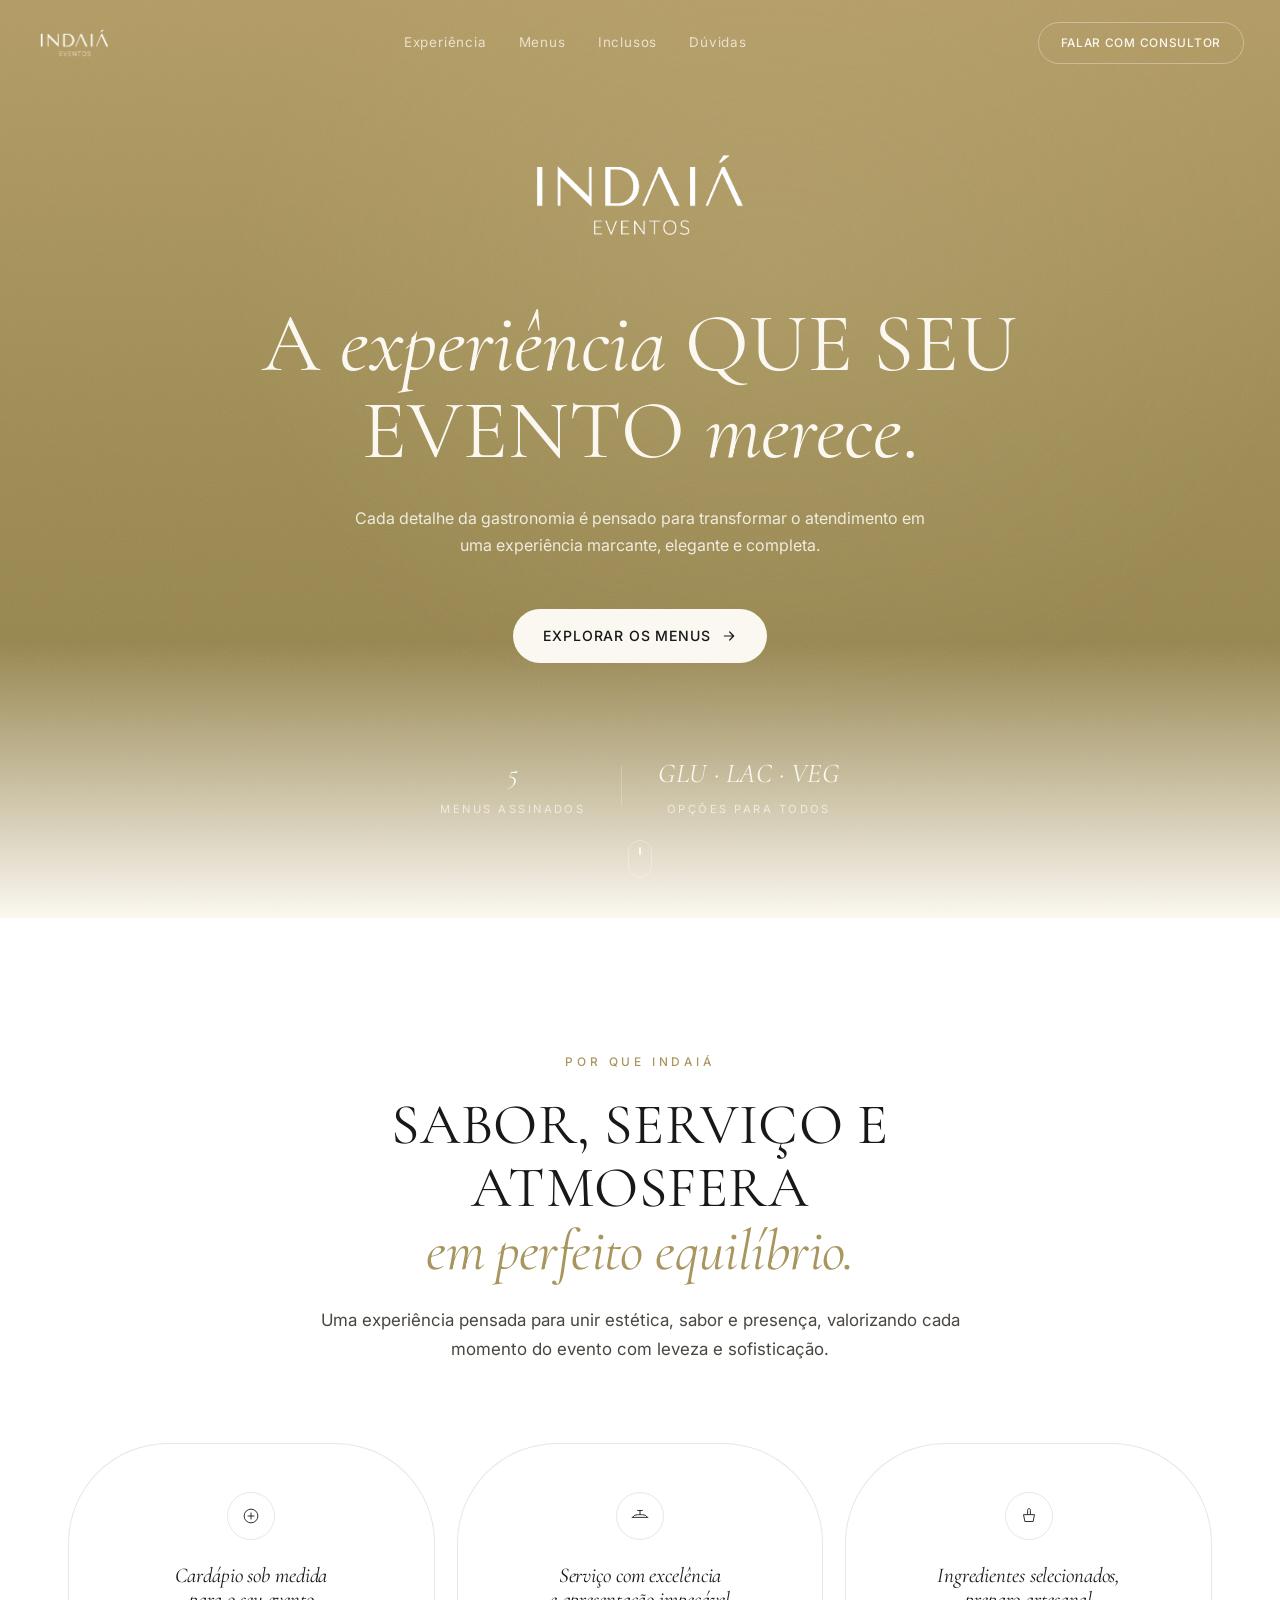
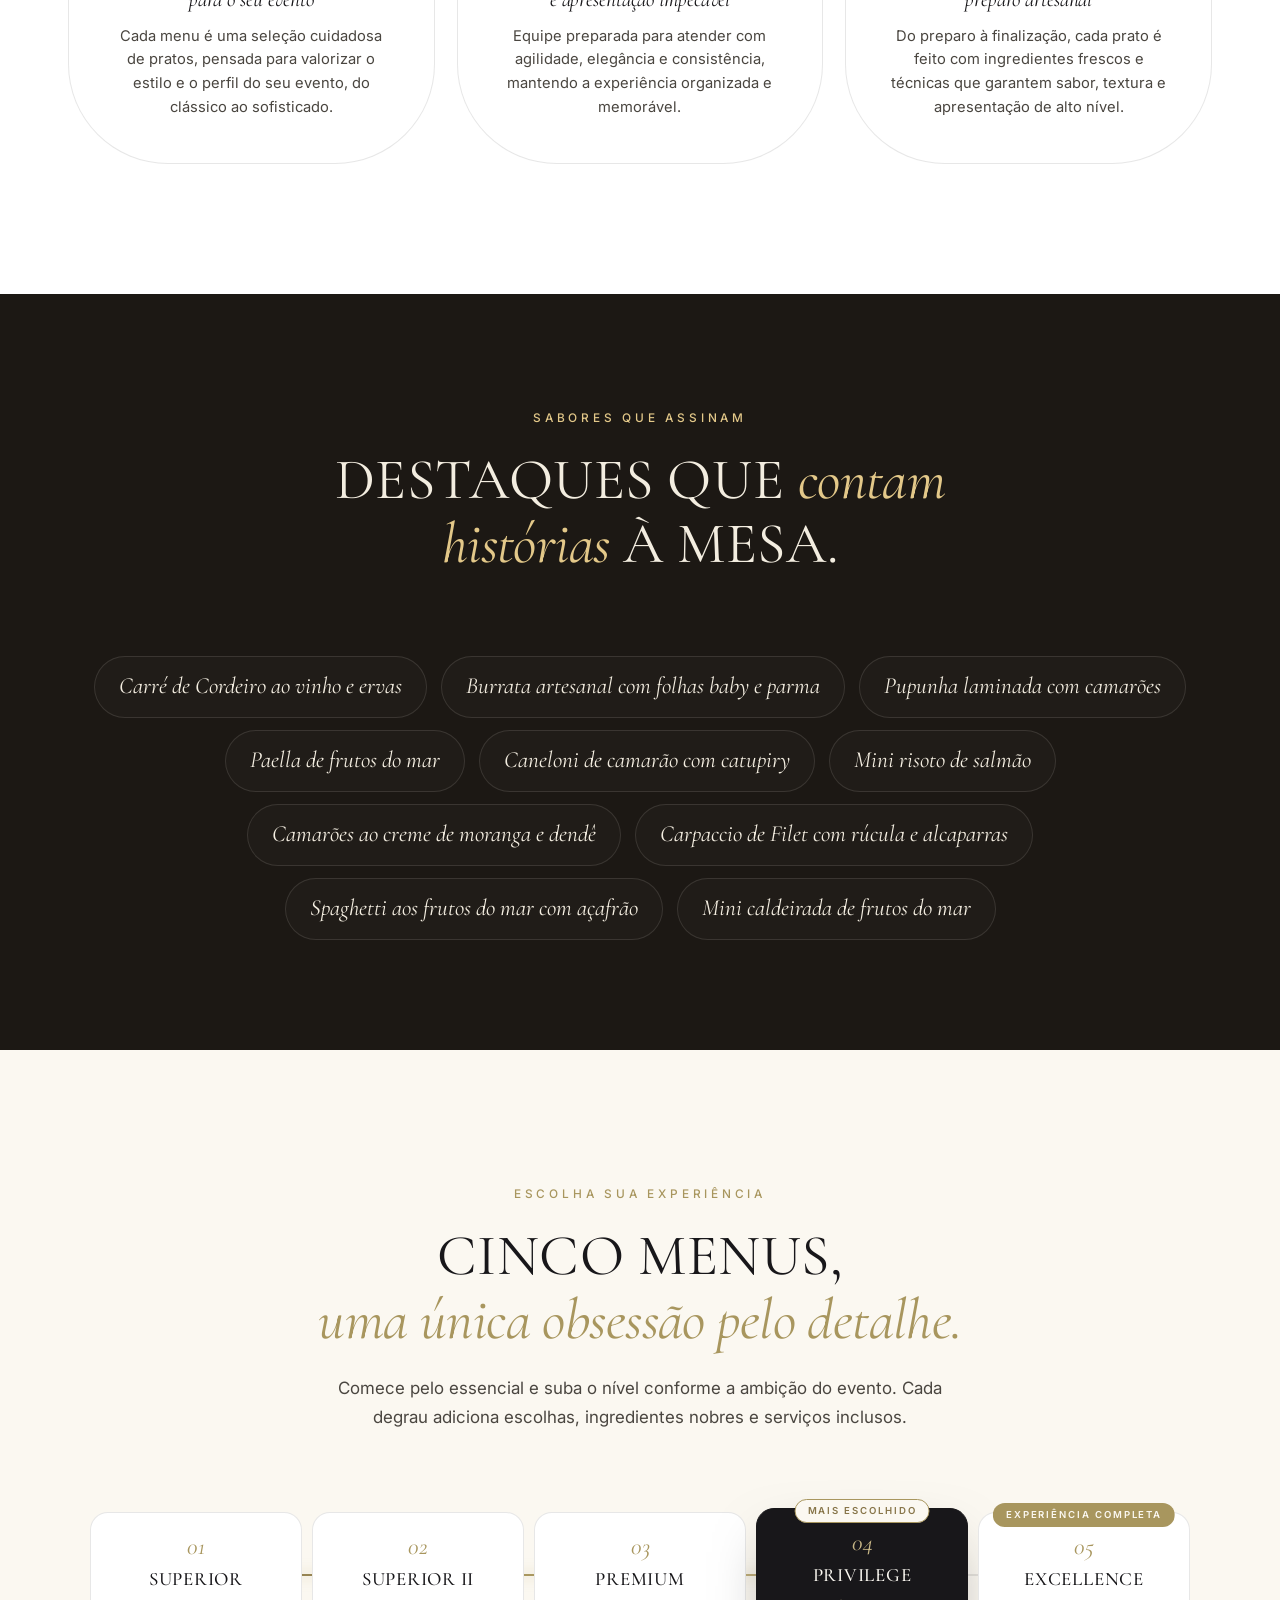
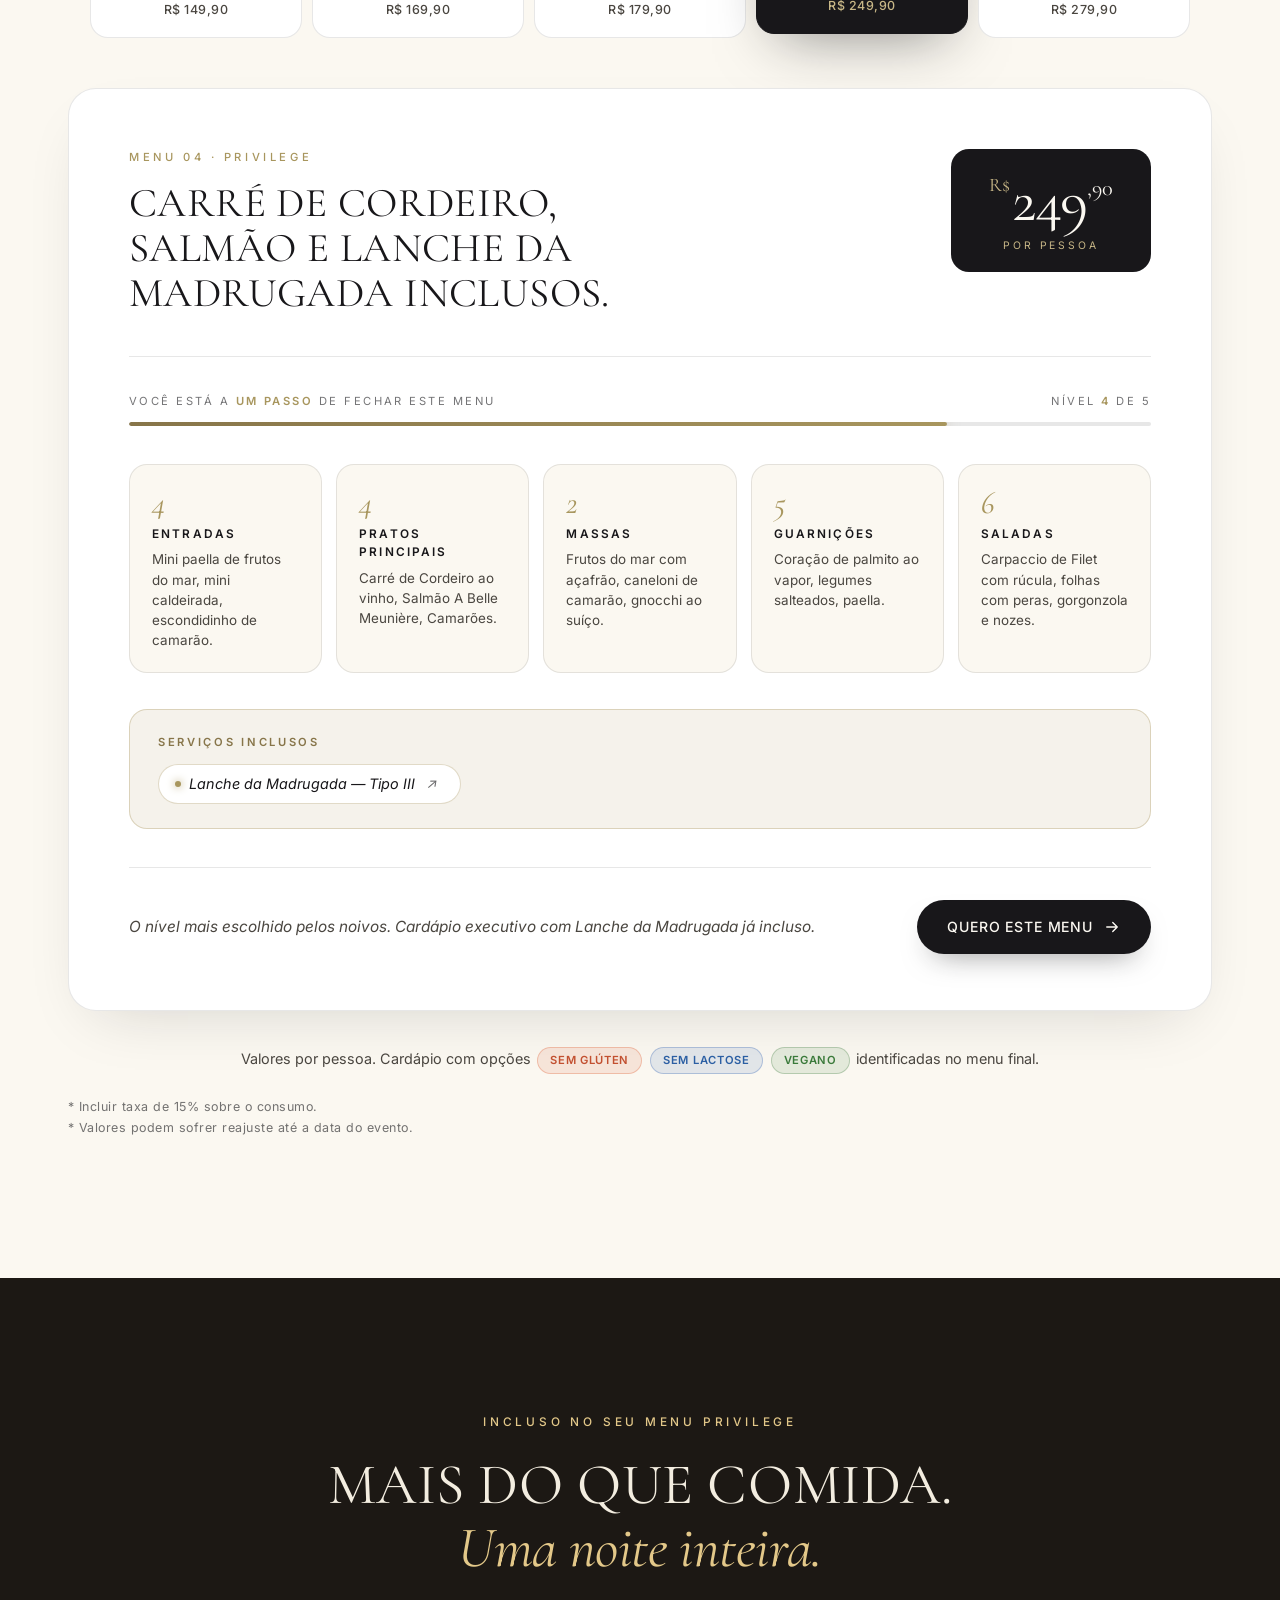
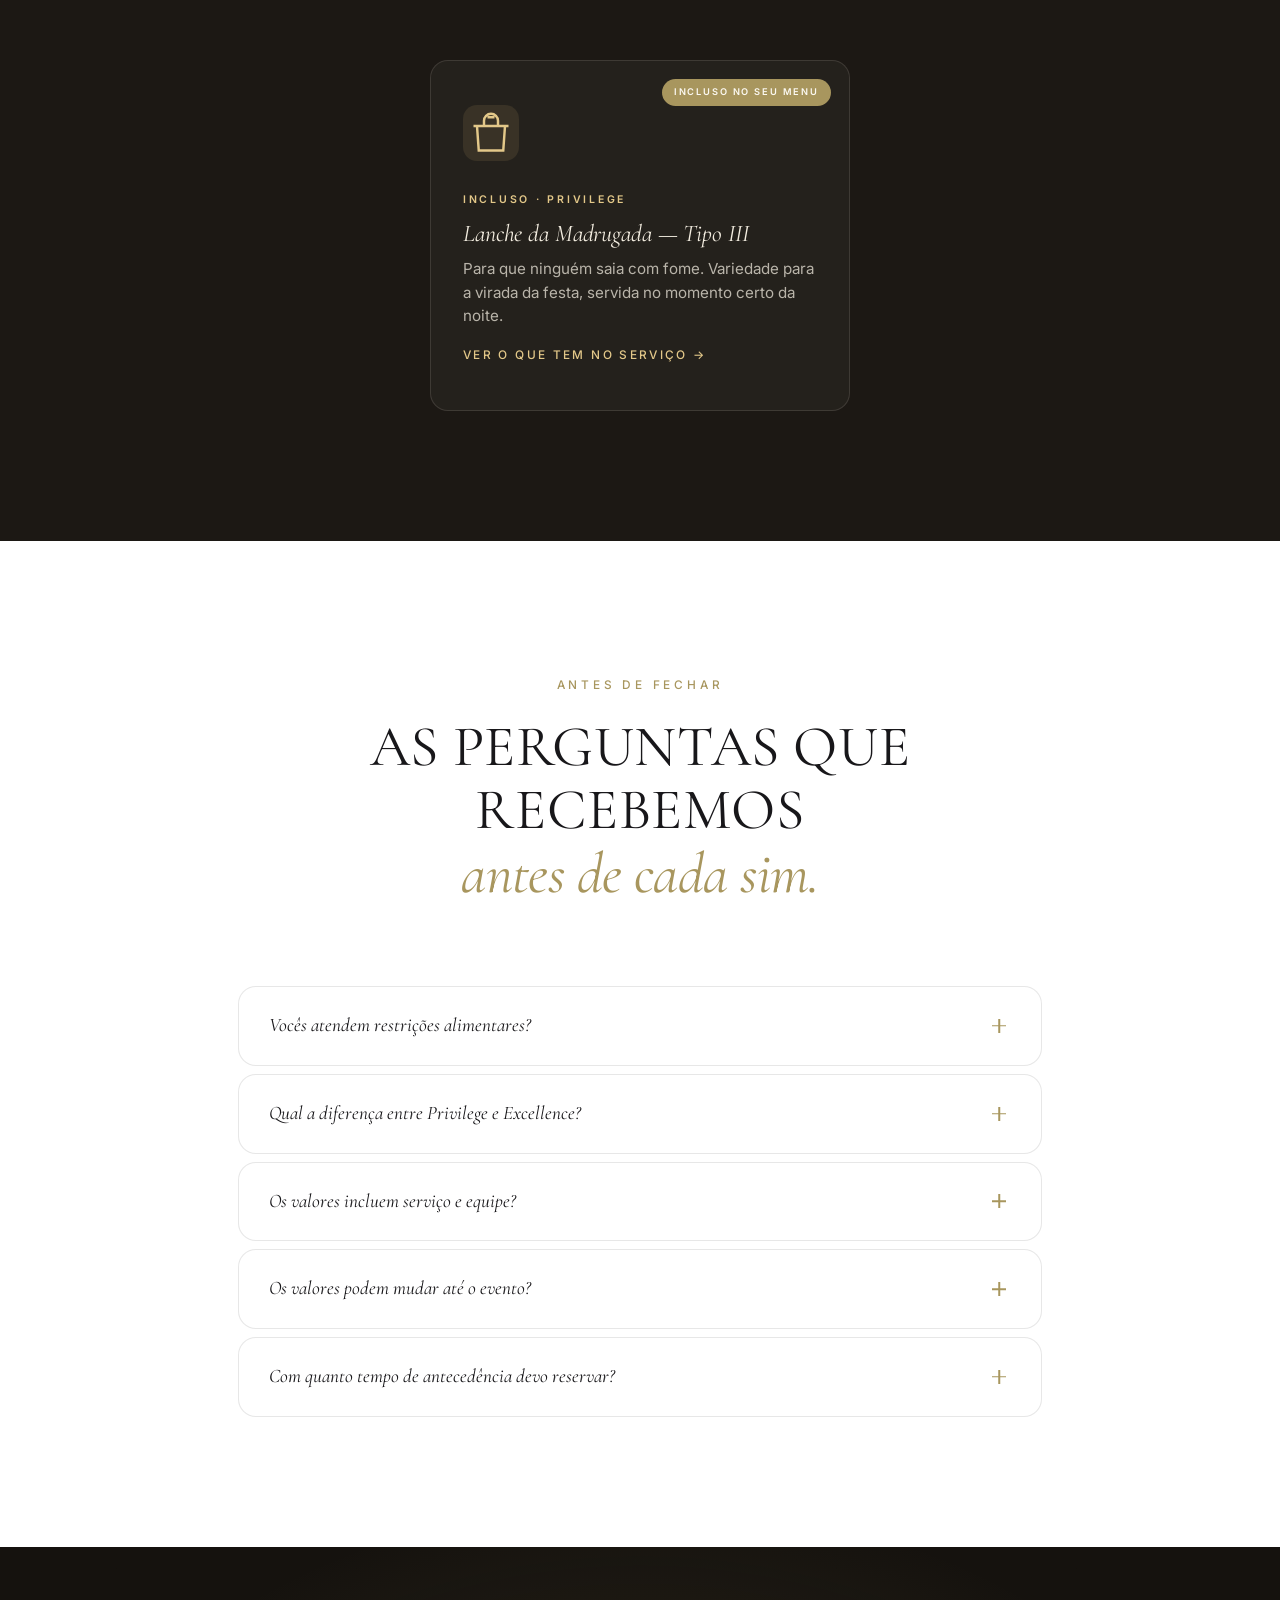
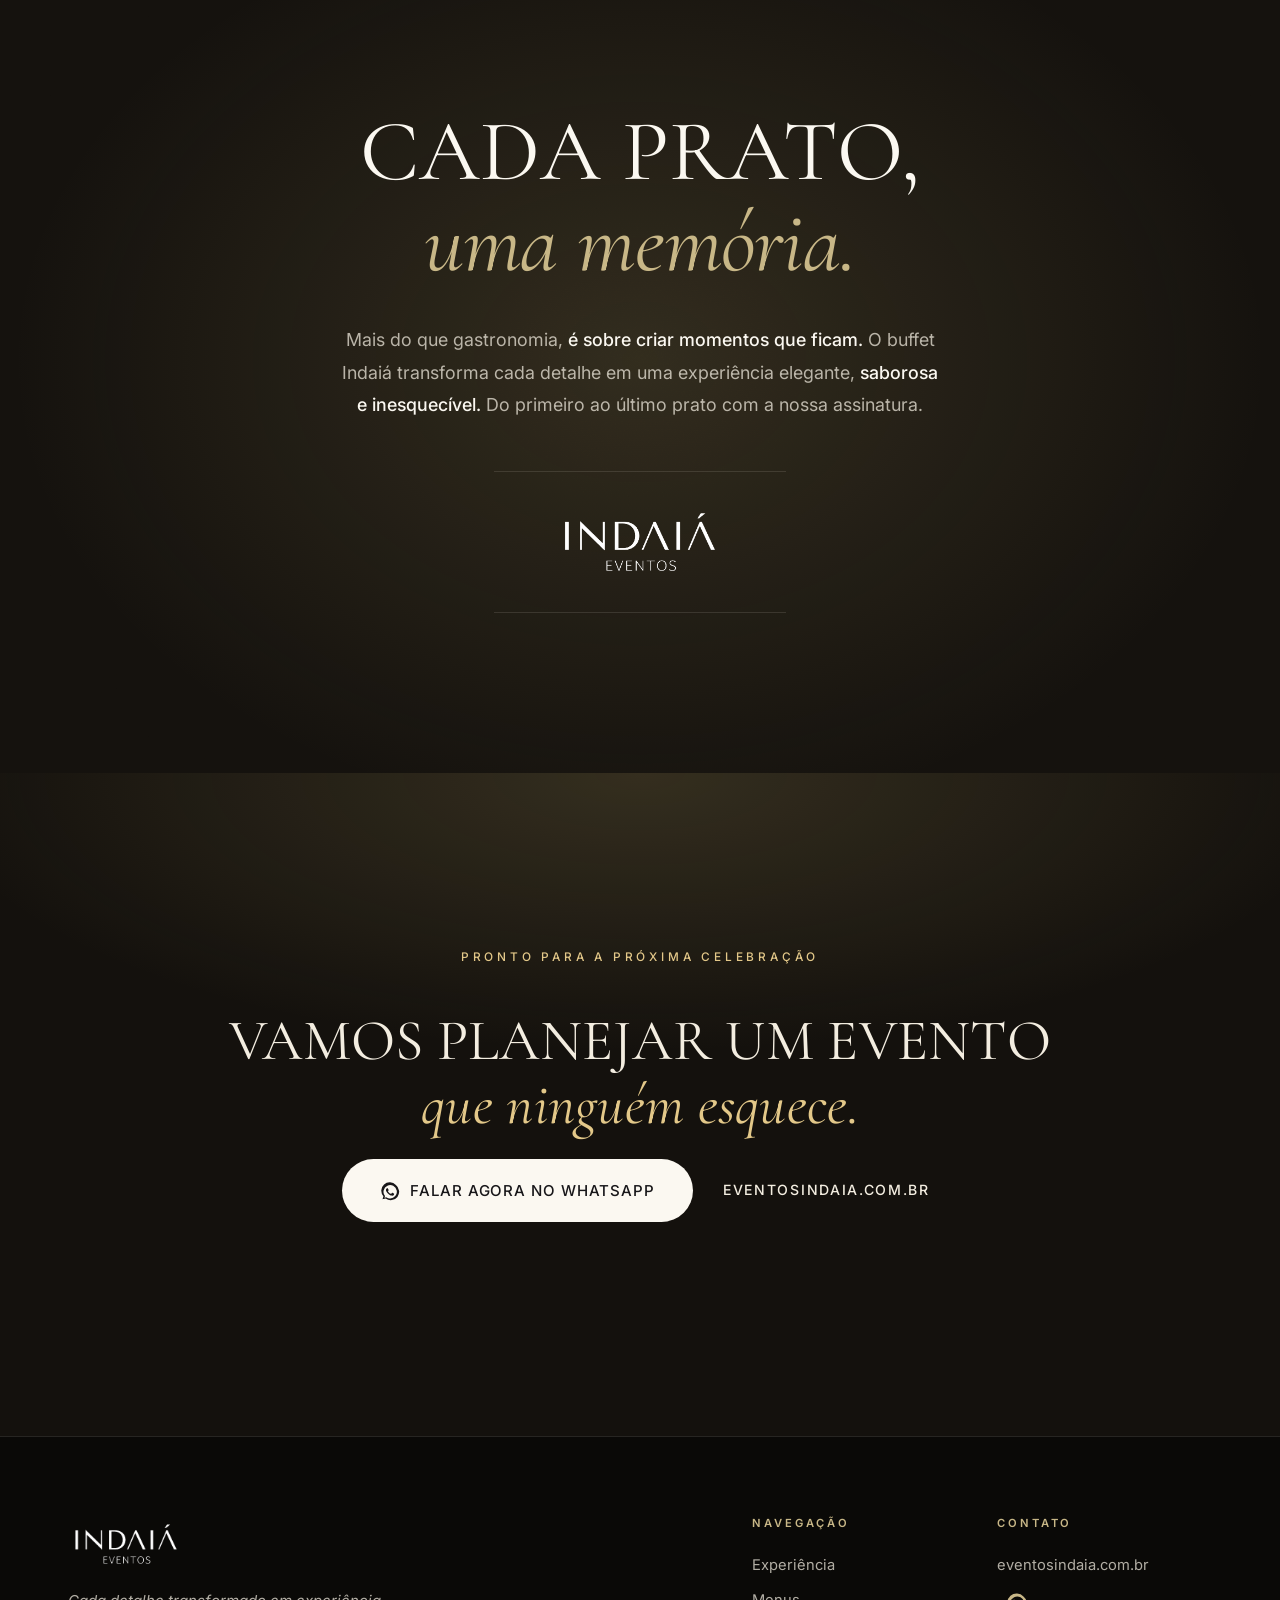
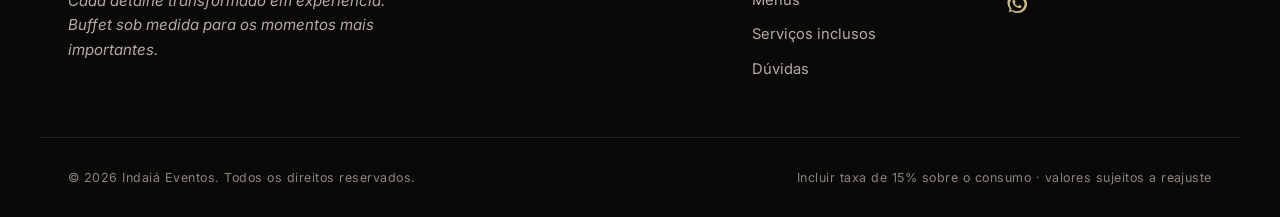
==== index.html @ 67a53de3 "chore(faq): remove pergunta sobre personalização do cardápio Co-Authored-By: Claude Opus 4.7 <norepl" ====
<!doctype html>
<html lang="pt-BR">
<head>
  <meta charset="utf-8" />
  <meta name="viewport" content="width=device-width, initial-scale=1, viewport-fit=cover" />
  <meta name="theme-color" content="#a8965e" />
  <title>Indaiá Eventos — A experiência que seu evento merece</title>
  <meta name="description" content="Buffet Indaiá. Cardápio sob medida, ingredientes selecionados e serviço impecável para casamentos, formaturas e eventos corporativos. Cinco menus assinados, do clássico ao Excellence." />
  <link rel="icon" href="data:image/svg+xml,%3Csvg xmlns='http://www.w3.org/2000/svg' viewBox='0 0 32 32'%3E%3Crect width='32' height='32' fill='%23a8965e'/%3E%3Ctext x='50%25' y='66%25' text-anchor='middle' font-family='Georgia' font-size='20' fill='%23fbf8f1'%3EI%3C/text%3E%3C/svg%3E" />
  <link rel="preconnect" href="https://fonts.googleapis.com" />
  <link rel="preconnect" href="https://fonts.gstatic.com" crossorigin />
  <link href="https://fonts.googleapis.com/css2?family=Cormorant+Garamond:ital,wght@0,300;0,400;0,500;0,600;0,700;1,300;1,400;1,500;1,600&family=Inter:wght@300;400;500;600;700&display=swap" rel="stylesheet" />
  <link rel="stylesheet" href="assets/styles.css" />
</head>
<body>

  <!-- NAV -->
  <header class="nav" id="nav">
    <a href="#top" class="brand" aria-label="Indaiá Eventos">
      <img src="assets/logo-indaia.png" alt="Indaiá Eventos" class="brand-logo brand-logo-nav" />
    </a>
    <nav class="nav-links" aria-label="Navegação principal">
      <a href="#equilibrio">Experiência</a>
      <a href="#menus">Menus</a>
      <a href="#servicos">Inclusos</a>
      <a href="#faq">Dúvidas</a>
    </nav>
    <a href="#contato" class="btn btn-ghost btn-sm">Falar com consultor</a>
  </header>

  <main id="top">

    <!-- HERO — espelha a capa do material institucional -->
    <section class="hero">
      <div class="hero-inner">
        <div class="hero-logo reveal">
          <img src="assets/logo-indaia.png" alt="Indaiá Eventos" class="brand-logo brand-logo-hero" />
        </div>
        <h1 class="hero-title reveal">
          A <em>experiência</em> que seu<br />
          evento <em>merece</em>.
        </h1>
        <p class="hero-lead reveal">
          Cada detalhe da gastronomia é pensado para transformar
          o atendimento em uma experiência marcante, elegante e completa.
        </p>
        <div class="hero-ctas reveal">
          <a href="#menus" class="btn btn-cream">
            <span>Explorar os menus</span>
            <svg viewBox="0 0 24 24" width="16" height="16" aria-hidden="true"><path d="M5 12h14M13 6l6 6-6 6" fill="none" stroke="currentColor" stroke-width="1.8" stroke-linecap="round" stroke-linejoin="round"/></svg>
          </a>
        </div>

        <div class="hero-meta reveal">
          <div class="meta-item">
            <span class="meta-num">5</span>
            <span class="meta-label">menus assinados</span>
          </div>
          <span class="meta-sep" aria-hidden="true"></span>
          <div class="meta-item">
            <span class="meta-num">GLU · LAC · VEG</span>
            <span class="meta-label">opções para todos</span>
          </div>
        </div>
      </div>

      <a href="#equilibrio" class="hero-scroll" aria-label="Rolar para baixo">
        <span></span>
      </a>
    </section>

    <!-- EQUILÍBRIO — diferenciais em pill cards (espelha o PDF página 2) -->
    <section class="section equilibrio-section" id="equilibrio">
      <div class="container">
        <header class="section-head reveal">
          <p class="eyebrow">Por que Indaiá</p>
          <h2>Sabor, serviço e atmosfera<br /><em>em perfeito equilíbrio.</em></h2>
          <p class="lead">
            Uma experiência pensada para unir estética, sabor e presença,
            valorizando cada momento do evento com leveza e sofisticação.
          </p>
        </header>

        <div class="grid-3">
          <article class="pill-card reveal">
            <div class="pill-icon" aria-hidden="true">
              <svg viewBox="0 0 32 32" width="22" height="22" fill="none" stroke="currentColor" stroke-width="1.3">
                <circle cx="16" cy="16" r="10"/>
                <path d="M11 16h10M16 11v10"/>
              </svg>
            </div>
            <h3>Cardápio sob medida<br />para o seu evento</h3>
            <p>Cada menu é uma seleção cuidadosa de pratos, pensada para valorizar o estilo e o perfil do seu evento, do clássico ao sofisticado.</p>
          </article>
          <article class="pill-card reveal">
            <div class="pill-icon" aria-hidden="true">
              <svg viewBox="0 0 32 32" width="22" height="22" fill="none" stroke="currentColor" stroke-width="1.3">
                <path d="M6 18c0-3 4-4 10-4s10 1 10 4"/>
                <path d="M4 18h24"/>
                <path d="M16 14V8M12 8h8"/>
              </svg>
            </div>
            <h3>Serviço com excelência<br />e apresentação impecável</h3>
            <p>Equipe preparada para atender com agilidade, elegância e consistência, mantendo a experiência organizada e memorável.</p>
          </article>
          <article class="pill-card reveal">
            <div class="pill-icon" aria-hidden="true">
              <svg viewBox="0 0 32 32" width="22" height="22" fill="none" stroke="currentColor" stroke-width="1.3">
                <path d="M8 14h16l-2 10H10z"/>
                <path d="M14 14V8c0-2 1-3 2-3s2 1 2 3v6"/>
              </svg>
            </div>
            <h3>Ingredientes selecionados,<br />preparo artesanal</h3>
            <p>Do preparo à finalização, cada prato é feito com ingredientes frescos e técnicas que garantem sabor, textura e apresentação de alto nível.</p>
          </article>
        </div>
      </div>
    </section>

    <!-- DESTAQUES DO CARDÁPIO -->
    <section class="section section-dark dishes-section">
      <div class="container">
        <header class="section-head reveal">
          <p class="eyebrow">Sabores que assinam</p>
          <h2>Destaques que <em>contam histórias</em> à mesa.</h2>
        </header>

        <ul class="dish-marquee reveal" aria-label="Destaques do cardápio">
          <li>Carré de Cordeiro ao vinho e ervas</li>
          <li>Burrata artesanal com folhas baby e parma</li>
          <li>Pupunha laminada com camarões</li>
          <li>Paella de frutos do mar</li>
          <li>Caneloni de camarão com catupiry</li>
          <li>Mini risoto de salmão</li>
          <li>Camarões ao creme de moranga e dendê</li>
          <li>Carpaccio de Filet com rúcula e alcaparras</li>
          <li>Spaghetti aos frutos do mar com açafrão</li>
          <li>Mini caldeirada de frutos do mar</li>
        </ul>
      </div>
    </section>

    <!-- MENUS — área gamificada de seleção -->
    <section class="section menus-section" id="menus">
      <div class="container">
        <header class="section-head reveal">
          <p class="eyebrow">Escolha sua experiência</p>
          <h2>Cinco menus,<br /><em>uma única obsessão pelo detalhe.</em></h2>
          <p class="lead">
            Comece pelo essencial e suba o nível conforme a ambição do evento.
            Cada degrau adiciona escolhas, ingredientes nobres e serviços inclusos.
          </p>
        </header>

        <!-- Tier Progress / Selector -->
        <div class="tier-selector reveal" role="tablist" aria-label="Selecione o nível do menu">
          <div class="tier-track" aria-hidden="true">
            <div class="tier-track-fill" id="tierFill"></div>
          </div>
          <div class="tier-buttons">
            <button class="tier-btn" role="tab" data-tier="1" aria-selected="false">
              <span class="tier-num">01</span>
              <span class="tier-name">Superior</span>
              <span class="tier-price">R$ 149,90</span>
            </button>
            <button class="tier-btn" role="tab" data-tier="2" aria-selected="false">
              <span class="tier-num">02</span>
              <span class="tier-name">Superior II</span>
              <span class="tier-price">R$ 169,90</span>
            </button>
            <button class="tier-btn" role="tab" data-tier="3" aria-selected="false">
              <span class="tier-num">03</span>
              <span class="tier-name">Premium</span>
              <span class="tier-price">R$ 179,90</span>
            </button>
            <button class="tier-btn is-popular" role="tab" data-tier="4" aria-selected="true">
              <span class="tier-badge">Mais escolhido</span>
              <span class="tier-num">04</span>
              <span class="tier-name">Privilege</span>
              <span class="tier-price">R$ 249,90</span>
            </button>
            <button class="tier-btn is-best" role="tab" data-tier="5" aria-selected="false">
              <span class="tier-badge tier-badge-best">Experiência completa</span>
              <span class="tier-num">05</span>
              <span class="tier-name">Excellence</span>
              <span class="tier-price">R$ 279,90</span>
            </button>
          </div>
        </div>

        <!-- Tier detail panel -->
        <article class="tier-panel" id="tierPanel" aria-live="polite">
          <!-- conteúdo renderizado por JS -->
        </article>

        <p class="menus-foot reveal">
          Valores por pessoa. Cardápio com opções
          <span class="diet-chip diet-glu">Sem Glúten</span>
          <span class="diet-chip diet-lac">Sem Lactose</span>
          <span class="diet-chip diet-veg">Vegano</span>
          identificadas no menu final.
        </p>
        <div class="menus-legal reveal">
          <span>* Incluir taxa de 15% sobre o consumo.</span>
          <span>* Valores podem sofrer reajuste até a data do evento.</span>
        </div>
      </div>
    </section>

    <!-- SERVIÇOS INCLUSOS -->
    <section class="section section-dark" id="servicos">
      <div class="container">
        <header class="section-head reveal">
          <p class="eyebrow" id="servicesEyebrow">Inclusos nos menus superiores</p>
          <h2>Mais do que comida.<br /><em>Uma noite inteira.</em></h2>
        </header>

        <div class="grid-3" id="servicesGrid" style="grid-template-columns: repeat(2, minmax(0, 1fr)); max-width: 820px; margin: 0 auto;">
          <article class="card-service is-clickable reveal" data-service="lanche" data-modal-trigger="lanche" tabindex="0" role="button" aria-label="Ver o que tem no Lanche da Madrugada">
            <span class="ribbon" data-service-ribbon hidden></span>
            <div class="service-icon" aria-hidden="true">
              <svg viewBox="0 0 32 32" fill="none" stroke="currentColor" stroke-width="1.4">
                <path d="M6 12h20M8 12l1 14h14l1-14M14 7h4M12 12V9a4 4 0 0 1 8 0v3"/>
              </svg>
            </div>
            <span class="service-tier" data-service-tier>Privilege · Excellence</span>
            <h3>Lanche da Madrugada — Tipo III</h3>
            <p>Para que ninguém saia com fome. Variedade para a virada da festa, servida no momento certo da noite.</p>
            <span class="service-cta" data-service-cta>Ver o que tem no serviço →</span>
          </article>
          <article class="card-service is-clickable reveal is-exclusive" data-service="mesa" data-modal-trigger="mesa" tabindex="0" role="button" aria-label="Ver o que tem na Mesa Mediterrânea">
            <span class="ribbon" data-service-ribbon>Exclusivo Excellence</span>
            <div class="service-icon" aria-hidden="true">
              <svg viewBox="0 0 32 32" fill="none" stroke="currentColor" stroke-width="1.4">
                <path d="M5 22h22M7 22l-1-6h20l-1 6M9 16V8M23 16V8M16 16V6"/>
              </svg>
            </div>
            <span class="service-tier" data-service-tier>Excellence</span>
            <h3>Mesa Mediterrânea</h3>
            <p>Curadoria de queijos, antepastos e iguarias que recebem o convidado com sofisticação assim que ele chega ao salão.</p>
            <span class="service-cta" data-service-cta>Ver curadoria completa →</span>
          </article>
        </div>
      </div>
    </section>

    <!-- FAQ -->
    <section class="section section-paper" id="faq">
      <div class="container container-narrow">
        <header class="section-head reveal">
          <p class="eyebrow">Antes de fechar</p>
          <h2>As perguntas que recebemos<br /><em>antes de cada sim.</em></h2>
        </header>

        <div class="faq">
          <details class="faq-item reveal">
            <summary>
              <span>Vocês atendem restrições alimentares?</span>
              <span class="faq-icon" aria-hidden="true"></span>
            </summary>
            <div class="faq-body">
              <p>Sim. Identificamos as opções <strong>Sem Glúten</strong>, <strong>Sem Lactose</strong> e <strong>Veganas</strong> dentro do cardápio. Restrições específicas podem ser combinadas com o consultor durante o fechamento do menu.</p>
            </div>
          </details>

          <details class="faq-item reveal">
            <summary>
              <span>Qual a diferença entre Privilege e Excellence?</span>
              <span class="faq-icon" aria-hidden="true"></span>
            </summary>
            <div class="faq-body">
              <p>Os dois compartilham o mesmo nível de cardápio — incluindo Carré de Cordeiro, Salmão e Camarão. A diferença está nos serviços inclusos: o <strong>Excellence</strong> adiciona a <strong>Mesa Mediterrânea</strong> ao lanche da madrugada já presente no Privilege.</p>
            </div>
          </details>

          <details class="faq-item reveal">
            <summary>
              <span>Os valores incluem serviço e equipe?</span>
              <span class="faq-icon" aria-hidden="true"></span>
            </summary>
            <div class="faq-body">
              <p>O valor por pessoa contempla o cardápio do menu escolhido. Aplica-se a <strong>taxa de 15%</strong> sobre o consumo. Lanche da madrugada e Mesa Mediterrânea estão inclusos conforme o nível (Privilege e Excellence). Demais detalhes — equipe extra, montagens especiais e bebidas — são apresentados pelo consultor no orçamento final.</p>
            </div>
          </details>

          <details class="faq-item reveal">
            <summary>
              <span>Os valores podem mudar até o evento?</span>
              <span class="faq-icon" aria-hidden="true"></span>
            </summary>
            <div class="faq-body">
              <p>Sim. Os valores podem sofrer reajuste até a data do evento. Ao fechar o contrato, o consultor formaliza condições e garantias específicas para a sua data.</p>
            </div>
          </details>

          <details class="faq-item reveal">
            <summary>
              <span>Com quanto tempo de antecedência devo reservar?</span>
              <span class="faq-icon" aria-hidden="true"></span>
            </summary>
            <div class="faq-body">
              <p>Quanto antes, melhor. Datas em alta temporada (casamentos e formaturas) costumam fechar com meses de antecedência. Entre em contato para verificar a disponibilidade da sua data.</p>
            </div>
          </details>
        </div>
      </div>
    </section>

    <!-- MEMÓRIA — fecho emocional (espelha página 8 do PDF) -->
    <section class="memoria-section">
      <div class="memoria-inner">
        <h2 class="memoria-title reveal">
          Cada prato,<br /><em>uma memória.</em>
        </h2>
        <p class="memoria-text reveal">
          Mais do que gastronomia, <strong>é sobre criar momentos que ficam.</strong>
          O buffet Indaiá transforma cada detalhe em uma experiência elegante,
          <strong>saborosa e inesquecível.</strong> Do primeiro ao último prato com a nossa assinatura.
        </p>
        <div class="memoria-logo reveal">
          <img src="assets/logo-indaia.png" alt="Indaiá Eventos" class="brand-logo brand-logo-memoria" />
        </div>
      </div>
    </section>

    <!-- CTA FINAL -->
    <section class="section section-deep" id="contato">
      <div class="container container-narrow cta-final">
        <p class="eyebrow reveal">Pronto para a próxima celebração</p>
        <h2 class="reveal">Vamos planejar um evento<br /><em>que ninguém esquece.</em></h2>
        <div class="cta-actions reveal">
          <a href="https://wa.me/5547992007914?text=Ol%C3%A1%2C%20gostaria%20de%20planejar%20um%20evento%20com%20o%20Indai%C3%A1." class="btn btn-cream btn-lg" id="ctaWhats">
            <svg viewBox="0 0 24 24" width="20" height="20" aria-hidden="true" fill="currentColor"><path d="M19.05 4.91A10 10 0 0 0 4.1 18.34L3 22l3.74-1.08A10 10 0 1 0 19.05 4.9zm-7.05 16a8 8 0 0 1-4.1-1.13l-.3-.18-2.22.64.66-2.16-.2-.32a8 8 0 1 1 6.16 3.15zm4.4-5.93c-.24-.12-1.42-.7-1.64-.78-.22-.08-.38-.12-.54.12-.16.24-.62.78-.76.94-.14.16-.28.18-.52.06-1.42-.7-2.34-1.26-3.28-2.86-.24-.42.24-.39.69-1.3.08-.16.04-.3-.02-.42-.06-.12-.54-1.3-.74-1.78-.2-.46-.4-.4-.54-.4l-.46-.01a.88.88 0 0 0-.64.3c-.22.24-.84.82-.84 2 0 1.18.86 2.32.98 2.48.12.16 1.7 2.6 4.12 3.64.58.24 1.04.38 1.4.5.58.18 1.12.16 1.54.1.46-.06 1.42-.58 1.62-1.14.2-.56.2-1.04.14-1.14-.06-.1-.22-.16-.46-.28z"/></svg>
            <span>Falar agora no WhatsApp</span>
          </a>
          <a href="https://www.eventosindaia.com.br" target="_blank" rel="noopener" class="btn btn-link">eventosindaia.com.br</a>
        </div>

      </div>
    </section>
  </main>

  <!-- FOOTER -->
  <footer class="footer">
    <div class="container footer-inner">
      <div>
        <div class="brand brand-footer">
          <img src="assets/logo-indaia.png" alt="Indaiá Eventos" class="brand-logo brand-logo-footer" />
        </div>
        <p class="footer-tag">Cada detalhe transformado em experiência. Buffet sob medida para os momentos mais importantes.</p>
      </div>
      <div class="footer-cols">
        <div>
          <h4>Navegação</h4>
          <a href="#equilibrio">Experiência</a>
          <a href="#menus">Menus</a>
          <a href="#servicos">Serviços inclusos</a>
          <a href="#faq">Dúvidas</a>
        </div>
        <div>
          <h4>Contato</h4>
          <a href="https://www.eventosindaia.com.br" target="_blank" rel="noopener">eventosindaia.com.br</a>
          <a href="https://wa.me/5547992007914?text=Ol%C3%A1%2C%20gostaria%20de%20planejar%20um%20evento%20com%20o%20Indai%C3%A1." target="_blank" rel="noopener" class="footer-whats" aria-label="WhatsApp +55 47 99200-7914">
            <svg viewBox="0 0 24 24" width="22" height="22" aria-hidden="true" fill="currentColor"><path d="M19.05 4.91A10 10 0 0 0 4.1 18.34L3 22l3.74-1.08A10 10 0 1 0 19.05 4.9zm-7.05 16a8 8 0 0 1-4.1-1.13l-.3-.18-2.22.64.66-2.16-.2-.32a8 8 0 1 1 6.16 3.15zm4.4-5.93c-.24-.12-1.42-.7-1.64-.78-.22-.08-.38-.12-.54.12-.16.24-.62.78-.76.94-.14.16-.28.18-.52.06-1.42-.7-2.34-1.26-3.28-2.86-.24-.42.24-.39.69-1.3.08-.16.04-.3-.02-.42-.06-.12-.54-1.3-.74-1.78-.2-.46-.4-.4-.54-.4l-.46-.01a.88.88 0 0 0-.64.3c-.22.24-.84.82-.84 2 0 1.18.86 2.32.98 2.48.12.16 1.7 2.6 4.12 3.64.58.24 1.04.38 1.4.5.58.18 1.12.16 1.54.1.46-.06 1.42-.58 1.62-1.14.2-.56.2-1.04.14-1.14-.06-.1-.22-.16-.46-.28z"/></svg>
          </a>
        </div>
      </div>
    </div>
    <div class="footer-bottom container">
      <span>© <span id="year"></span> Indaiá Eventos. Todos os direitos reservados.</span>
      <span>Incluir taxa de 15% sobre o consumo · valores sujeitos a reajuste</span>
    </div>
  </footer>

  <!-- MODAL: Lanche da Madrugada -->
  <div class="modal-lanche" id="modalLanche" role="dialog" aria-modal="true" aria-labelledby="modalLancheTitle" aria-hidden="true">
    <div class="modal-lanche-backdrop" data-modal-close></div>

    <div class="modal-lanche-content" role="document">
      <button class="modal-lanche-close" data-modal-close aria-label="Fechar">
        <svg viewBox="0 0 24 24" width="20" height="20" fill="none" stroke="currentColor" stroke-width="1.8" stroke-linecap="round">
          <path d="M6 6l12 12M18 6L6 18"/>
        </svg>
      </button>

      <header class="modal-lanche-head">
        <span class="modal-lanche-eyebrow">Incluso no Privilege &amp; Excellence</span>
        <h2 id="modalLancheTitle">Lanche da <em>Madrugada</em></h2>
        <p class="modal-lanche-tagline">Sabor que dura a noite toda.</p>

        <div class="modal-lanche-meta">
          <svg viewBox="0 0 24 24" width="14" height="14" fill="none" stroke="currentColor" stroke-width="1.6" aria-hidden="true">
            <circle cx="12" cy="12" r="9"/>
            <path d="M12 7v5l3 2"/>
          </svg>
          <span><strong>90 minutos</strong> de serviço · formato volante</span>
        </div>
      </header>

      <div class="modal-lanche-items">
        <div class="lanche-item" style="--i: 0">
          <span class="lanche-item-num">01</span>
          <span class="lanche-item-name">Batata frita com creme de cheddar e bacon</span>
        </div>
        <div class="lanche-item" style="--i: 1">
          <span class="lanche-item-num">02</span>
          <span class="lanche-item-name">Pipoca salgada</span>
        </div>
        <div class="lanche-item" style="--i: 2">
          <span class="lanche-item-num">03</span>
          <span class="lanche-item-name">Pão de queijo recheado com Catupiry</span>
        </div>
        <div class="lanche-item" style="--i: 3">
          <span class="lanche-item-num">04</span>
          <span class="lanche-item-name">Mini hot dog com salsicha Vienna</span>
        </div>
        <div class="lanche-item" style="--i: 4">
          <span class="lanche-item-num">05</span>
          <span class="lanche-item-name">Coxinha de frango com Catupiry quente</span>
        </div>
        <div class="lanche-item" style="--i: 5">
          <span class="lanche-item-num">06</span>
          <span class="lanche-item-name">Mini hambúrguer</span>
        </div>
        <div class="lanche-item" style="--i: 6">
          <span class="lanche-item-num">07</span>
          <span class="lanche-item-name">Fondue de chocolate com frutas</span>
        </div>
        <div class="lanche-item" style="--i: 7">
          <span class="lanche-item-num">08</span>
          <span class="lanche-item-name">Mini churros com chocolate quente</span>
        </div>
        <div class="lanche-item" style="--i: 8">
          <span class="lanche-item-num">09</span>
          <span class="lanche-item-name">Pão de queijo com Nutella</span>
        </div>
        <div class="lanche-item" style="--i: 9">
          <span class="lanche-item-num">10</span>
          <span class="lanche-item-name">Mini casquinha de sorvete</span>
        </div>
      </div>

      <footer class="modal-lanche-foot">
        <p class="modal-lanche-note">Servido para os convidados durante a virada da festa, sem que ninguém precise sair do salão.</p>
        <a href="#contato" class="btn btn-primary" data-modal-close>
          <span>Quero esse serviço no meu evento</span>
          <svg viewBox="0 0 24 24" width="18" height="18" aria-hidden="true"><path d="M5 12h14M13 6l6 6-6 6" fill="none" stroke="currentColor" stroke-width="1.8" stroke-linecap="round" stroke-linejoin="round"/></svg>
        </a>
      </footer>
    </div>
  </div>

  <!-- MODAL: Mesa Mediterrânea -->
  <div class="modal-lanche modal-mesa" id="modalMesa" role="dialog" aria-modal="true" aria-labelledby="modalMesaTitle" aria-hidden="true">
    <div class="modal-lanche-backdrop" data-modal-close></div>

    <div class="modal-lanche-content" role="document">
      <button class="modal-lanche-close" data-modal-close aria-label="Fechar">
        <svg viewBox="0 0 24 24" width="20" height="20" fill="none" stroke="currentColor" stroke-width="1.8" stroke-linecap="round">
          <path d="M6 6l12 12M18 6L6 18"/>
        </svg>
      </button>

      <header class="modal-lanche-head">
        <span class="modal-lanche-eyebrow">Exclusivo do Menu Excellence</span>
        <h2 id="modalMesaTitle">Mesa <em>Mediterrânea</em></h2>
        <p class="modal-lanche-tagline">A primeira impressão da noite.</p>

        <div class="modal-lanche-meta">
          <svg viewBox="0 0 24 24" width="14" height="14" fill="none" stroke="currentColor" stroke-width="1.6" aria-hidden="true">
            <circle cx="12" cy="12" r="9"/>
            <path d="M12 7v5l3 2"/>
          </svg>
          <span><strong>90 minutos</strong> · recepção dos convidados</span>
        </div>
      </header>

      <div class="modal-mesa-categories">
        <section class="mesa-cat" style="--i: 0">
          <h3 class="mesa-cat-title">Queijos <em>e cremosos</em></h3>
          <ul class="mesa-cat-items">
            <li>Brie cremoso com caramelo artesanal e amêndoas laminadas tostadas</li>
            <li>Burrata fresca ao pesto de manjericão e tomates confit</li>
            <li>Mozzarella de búfala com tomates secos italianos e azeite extra virgem</li>
          </ul>
        </section>

        <section class="mesa-cat" style="--i: 1">
          <h3 class="mesa-cat-title">Entradas <em>autorais</em></h3>
          <ul class="mesa-cat-items">
            <li>Bombom de ricota temperada com linguiça artesanal e crocante de nozes</li>
            <li>Bombom de ricota com crosta de ciboulette fresca</li>
            <li>Croqueta crocante de pupunha com ervas finas</li>
          </ul>
        </section>

        <section class="mesa-cat" style="--i: 2">
          <h3 class="mesa-cat-title">Antipasti <em>e pastas</em></h3>
          <ul class="mesa-cat-items">
            <li>Antepasto mediterrâneo de tâmaras e ervas frescas</li>
            <li>Homus clássico com azeite extra virgem e páprica defumada</li>
            <li>Homus de beterraba assada com tahine e gergelim</li>
          </ul>
        </section>

        <section class="mesa-cat" style="--i: 3">
          <h3 class="mesa-cat-title">Panificação <em>artesanal</em></h3>
          <ul class="mesa-cat-items">
            <li>Crostini artesanal com gergelim negro</li>
            <li>Focaccia italiana de tomates cereja confit e alecrim fresco</li>
            <li>Focaccia artesanal de damasco e gorgonzola dolce</li>
          </ul>
        </section>

        <section class="mesa-cat" style="--i: 4">
          <h3 class="mesa-cat-title">Defumados <em>e curados</em></h3>
          <ul class="mesa-cat-items">
            <li>Salmão gravlax curado com endro e especiarias</li>
            <li>Mini brioche com sour cream, salmão gravlax e ovas</li>
          </ul>
        </section>

        <section class="mesa-cat" style="--i: 5">
          <h3 class="mesa-cat-title">Frutados <em>e agridoce</em></h3>
          <ul class="mesa-cat-items">
            <li>Carpaccio de frutas da estação com favo de mel natural</li>
          </ul>
        </section>

        <section class="mesa-cat" style="--i: 6">
          <h3 class="mesa-cat-title">Saladas <em>contemporâneas</em></h3>
          <ul class="mesa-cat-items">
            <li>Salada de lâminas de abobrinha e abóbora assada com ervas e azeite aromatizado</li>
          </ul>
        </section>
      </div>

      <footer class="modal-lanche-foot">
        <p class="modal-lanche-note">A boa-vinda gastronômica que recebe o convidado com sofisticação assim que ele chega ao salão.</p>
        <a href="#contato" class="btn btn-primary" data-modal-close>
          <span>Quero esse serviço no meu evento</span>
          <svg viewBox="0 0 24 24" width="18" height="18" aria-hidden="true"><path d="M5 12h14M13 6l6 6-6 6" fill="none" stroke="currentColor" stroke-width="1.8" stroke-linecap="round" stroke-linejoin="round"/></svg>
        </a>
      </footer>
    </div>
  </div>

  <script src="assets/script.js" defer></script>
</body>
</html>
---- assets/styles.css ----
/* =========================================================
   INDAIÁ EVENTOS — Identidade visual institucional
   Paleta oliva/dourado + creme + serifa elegante
   ========================================================= */

/* ----- Tokens ----- */
:root {
  /* Brand olive/gold — espelha a capa do material institucional */
  --olive: #a8965e;
  --olive-deep: #877549;
  --olive-light: #c8b787;
  --olive-soft: rgba(168, 150, 94, 0.12);

  --gold: #c9a86a;
  --gold-bright: #e3c889;

  --ink: #18171a;
  --ink-soft: #4a4640;
  --ink-mute: rgba(24, 23, 26, 0.6);

  --cream: #fbf8f1;
  --cream-soft: #f3eee2;
  --paper: #ffffff;

  --bg-deep: #14110d;
  --bg-dark: #1c1814;

  --on-dark: #f3ede0;
  --on-dark-soft: rgba(243, 237, 224, 0.72);
  --on-dark-mute: rgba(243, 237, 224, 0.55);

  --border-dark: rgba(243, 237, 224, 0.12);
  --border-olive: rgba(168, 150, 94, 0.35);
  --border-light: rgba(24, 23, 26, 0.1);

  --font-display: 'Cormorant Garamond', 'Times New Roman', serif;
  --font-body: 'Inter', system-ui, -apple-system, 'Segoe UI', sans-serif;

  --radius-sm: 10px;
  --radius-md: 18px;
  --radius-lg: 28px;
  --radius-pill: 999px;

  --shadow-card: 0 24px 60px -28px rgba(24, 23, 26, 0.18);
  --shadow-soft: 0 30px 80px -40px rgba(24, 23, 26, 0.45);
  --shadow-olive: 0 30px 100px -30px rgba(168, 150, 94, 0.4);

  --easing: cubic-bezier(0.22, 1, 0.36, 1);
}

* { box-sizing: border-box; margin: 0; padding: 0; }

html { scroll-behavior: smooth; -webkit-text-size-adjust: 100%; }

body {
  font-family: var(--font-body);
  color: var(--ink);
  background: var(--cream);
  line-height: 1.55;
  font-weight: 400;
  -webkit-font-smoothing: antialiased;
  -moz-osx-font-smoothing: grayscale;
  overflow-x: hidden;
}

img, svg { display: block; max-width: 100%; }
a { color: inherit; text-decoration: none; }
button { font: inherit; border: 0; background: none; cursor: pointer; color: inherit; }

::selection { background: var(--olive); color: var(--cream); }

:where(a, button, summary, [tabindex]):focus-visible {
  outline: 2px solid var(--olive);
  outline-offset: 4px;
  border-radius: 4px;
}

/* =========================================================
   LAYOUT
   ========================================================= */
.container {
  width: 100%;
  max-width: 1200px;
  margin: 0 auto;
  padding: 0 28px;
}
.container-narrow { max-width: 860px; }

.section { padding: 130px 0; position: relative; }
.section-cream { background: var(--cream); color: var(--ink); }
.section-paper { background: var(--paper); color: var(--ink); }
.section-olive {
  background: linear-gradient(180deg, var(--olive) 0%, #9a8853 100%);
  color: var(--cream);
}
.section-dark {
  background: var(--bg-dark);
  color: var(--on-dark);
}
.section-deep {
  background:
    radial-gradient(80% 60% at 50% 0%, rgba(168, 150, 94, 0.22), transparent 70%),
    var(--bg-deep);
  color: var(--on-dark);
}

/* =========================================================
   TYPOGRAPHY
   ========================================================= */
h1, h2, h3, h4 {
  font-family: var(--font-display);
  font-weight: 400;
  letter-spacing: -0.005em;
  line-height: 1.1;
}
em, .italic {
  font-style: italic;
  font-weight: 400;
}

.eyebrow {
  font-family: var(--font-body);
  font-size: 0.74rem;
  letter-spacing: 0.32em;
  text-transform: uppercase;
  color: var(--olive);
  font-weight: 500;
  display: inline-block;
  margin-bottom: 22px;
}
.section-olive .eyebrow,
.section-dark .eyebrow,
.section-deep .eyebrow { color: var(--gold-bright); }

.lead {
  font-family: var(--font-body);
  font-size: 1.06rem;
  line-height: 1.7;
  color: var(--ink-soft);
  max-width: 640px;
}
.section-olive .lead,
.section-dark .lead,
.section-deep .lead { color: var(--on-dark-soft); }

.section-head {
  margin: 0 auto 80px;
  max-width: 760px;
  text-align: center;
}
.section-head h2 {
  font-size: clamp(2.2rem, 5vw, 3.6rem);
  margin-bottom: 22px;
  text-transform: uppercase;
  letter-spacing: 0.01em;
}
.section-head h2 em {
  text-transform: none;
  letter-spacing: -0.01em;
  color: var(--olive);
}
.section-olive .section-head h2 em,
.section-dark .section-head h2 em,
.section-deep .section-head h2 em { color: var(--gold-bright); }
.section-head .lead { margin: 0 auto; }

/* =========================================================
   NAV
   ========================================================= */
.nav {
  position: fixed;
  top: 0; left: 0; right: 0;
  z-index: 100;
  display: flex;
  align-items: center;
  justify-content: space-between;
  gap: 24px;
  padding: 22px 36px;
  background: rgba(251, 248, 241, 0);
  backdrop-filter: blur(0);
  transition: all 0.4s var(--easing);
}
.nav.is-scrolled {
  padding: 14px 36px;
  background: rgba(251, 248, 241, 0.92);
  backdrop-filter: blur(18px) saturate(140%);
  -webkit-backdrop-filter: blur(18px) saturate(140%);
  border-bottom: 1px solid var(--border-light);
}

/* Logo */
.brand {
  display: inline-flex;
  align-items: center;
  line-height: 1;
  transition: color 0.3s var(--easing);
}
.brand-logo {
  display: block;
  width: auto;
  height: auto;
  transition: filter 0.3s var(--easing), opacity 0.3s var(--easing);
}
.brand-logo-nav { height: 36px; }
.brand-logo-hero { height: 110px; max-width: 90vw; }
.brand-logo-memoria { height: 80px; }
.brand-logo-footer { height: 54px; }

/* Logo no nav: branca por padrão (hero claro/escuro) — inverte para escuro quando nav fica cream */
.nav.is-scrolled .brand-logo {
  filter: brightness(0) saturate(100%) invert(8%) sepia(8%) saturate(800%) hue-rotate(20deg);
}
.brand-mark {
  font-family: var(--font-display);
  font-weight: 300;
  font-size: 1.5rem;
  letter-spacing: 0.32em;
  color: var(--cream);
  transition: color 0.3s var(--easing);
}
.brand-sub {
  font-family: var(--font-body);
  font-size: 0.6rem;
  font-weight: 300;
  letter-spacing: 0.5em;
  text-transform: uppercase;
  color: rgba(243, 237, 224, 0.7);
  padding-left: 2px;
  transition: color 0.3s var(--easing);
}
.nav.is-scrolled .brand-mark { color: var(--ink); }
.nav.is-scrolled .brand-sub { color: var(--ink-mute); }

.nav-links {
  display: flex; gap: 32px;
  font-size: 0.84rem;
  font-weight: 400;
  letter-spacing: 0.06em;
  color: rgba(243, 237, 224, 0.85);
}
.nav.is-scrolled .nav-links { color: var(--ink-soft); }
.nav-links a {
  transition: color 0.2s var(--easing);
  position: relative;
  padding-bottom: 2px;
}
.nav-links a:hover { color: var(--olive); }
.nav.is-scrolled .nav-links a:hover { color: var(--olive-deep); }
.nav-links a::after {
  content: '';
  position: absolute;
  left: 0; bottom: -2px;
  width: 0; height: 1px;
  background: currentColor;
  transition: width 0.3s var(--easing);
}
.nav-links a:hover::after { width: 100%; }

/* =========================================================
   BUTTONS
   ========================================================= */
.btn {
  display: inline-flex;
  align-items: center;
  justify-content: center;
  gap: 10px;
  padding: 16px 30px;
  font-size: 0.88rem;
  font-weight: 500;
  letter-spacing: 0.06em;
  text-transform: uppercase;
  border-radius: var(--radius-pill);
  cursor: pointer;
  transition: transform 0.25s var(--easing), box-shadow 0.25s var(--easing),
              background 0.25s var(--easing), color 0.25s var(--easing),
              border-color 0.25s var(--easing);
  position: relative;
  overflow: hidden;
}
.btn-sm { padding: 11px 22px; font-size: 0.74rem; }
.btn-lg { padding: 20px 38px; font-size: 0.94rem; }

/* Primary — dark pill (like the price box in the PDF) */
.btn-primary {
  background: var(--ink);
  color: var(--cream);
  box-shadow: 0 14px 30px -16px rgba(24, 23, 26, 0.55);
}
.btn-primary:hover {
  transform: translateY(-2px);
  background: var(--olive-deep);
  box-shadow: 0 22px 50px -18px rgba(135, 117, 73, 0.7);
}
.btn-primary svg { transition: transform 0.3s var(--easing); }
.btn-primary:hover svg { transform: translateX(4px); }

/* Olive secondary */
.btn-olive {
  background: var(--olive);
  color: var(--cream);
}
.btn-olive:hover {
  background: var(--olive-deep);
  transform: translateY(-2px);
}

/* Cream button — for dark backgrounds */
.btn-cream {
  background: var(--cream);
  color: var(--ink);
}
.btn-cream:hover {
  background: var(--paper);
  transform: translateY(-2px);
  box-shadow: 0 14px 30px -16px rgba(0, 0, 0, 0.4);
}

.btn-ghost {
  background: transparent;
  border: 1px solid currentColor;
  color: var(--cream);
}
.nav .btn-ghost { border-color: rgba(243, 237, 224, 0.4); }
.nav.is-scrolled .btn-ghost { border-color: var(--ink); color: var(--ink); }
.btn-ghost:hover {
  background: var(--ink);
  color: var(--cream);
  border-color: var(--ink);
}
.nav.is-scrolled .btn-ghost:hover {
  background: var(--ink);
  color: var(--cream);
}

.btn-link {
  background: transparent;
  padding: 16px 8px;
  border-bottom: 1px solid transparent;
  border-radius: 0;
  letter-spacing: 0.12em;
}
.btn-link:hover { color: var(--olive); border-bottom-color: var(--olive); }
.section-olive .btn-link:hover,
.section-dark .btn-link:hover,
.section-deep .btn-link:hover { color: var(--gold-bright); border-bottom-color: var(--gold-bright); }

/* =========================================================
   HERO
   ========================================================= */
.hero {
  min-height: 100vh;
  min-height: 100dvh;
  display: flex;
  flex-direction: column;
  justify-content: center;
  padding: 140px 28px 100px;
  position: relative;
  overflow: hidden;
  background:
    radial-gradient(60% 70% at 60% 30%, rgba(200, 183, 135, 0.22), transparent 70%),
    linear-gradient(180deg, #b09863 0%, #9a8853 50%, #8b7a48 100%);
  color: var(--cream);
}
.hero::before {
  content: '';
  position: absolute;
  inset: 0;
  background-image: url("data:image/svg+xml;utf8,<svg xmlns='http://www.w3.org/2000/svg' width='240' height='240'><filter id='n'><feTurbulence type='fractalNoise' baseFrequency='0.85' numOctaves='2'/><feColorMatrix values='0 0 0 0 1  0 0 0 0 1  0 0 0 0 0.9  0 0 0 0.18 0'/></filter><rect width='100%25' height='100%25' filter='url(%23n)'/></svg>");
  opacity: 0.5;
  mix-blend-mode: overlay;
  pointer-events: none;
}
.hero::after {
  content: '';
  position: absolute;
  inset: 0;
  background: linear-gradient(180deg, transparent 70%, var(--cream) 100%);
  pointer-events: none;
}

.hero-inner {
  position: relative;
  z-index: 2;
  max-width: 1100px;
  margin: 0 auto;
  width: 100%;
  text-align: center;
}

.hero-logo {
  margin-bottom: 50px;
  display: inline-flex;
  justify-content: center;
  align-items: center;
}

.hero-title {
  font-size: clamp(2.4rem, 6.5vw, 5.6rem);
  font-weight: 400;
  line-height: 1.05;
  margin-bottom: 30px;
  letter-spacing: 0.005em;
  text-transform: uppercase;
}
.hero-title em {
  text-transform: none;
  color: var(--cream);
  letter-spacing: -0.005em;
  font-weight: 400;
}

.hero-lead {
  font-size: clamp(1rem, 1.2vw, 1.12rem);
  color: rgba(251, 248, 241, 0.88);
  max-width: 600px;
  margin: 0 auto 50px;
  line-height: 1.7;
}

.hero-ctas {
  display: flex;
  flex-wrap: wrap;
  justify-content: center;
  gap: 14px;
  margin-bottom: 90px;
}

.hero-meta {
  display: flex;
  justify-content: center;
  align-items: center;
  flex-wrap: wrap;
  gap: 36px;
}
.meta-item { display: flex; flex-direction: column; gap: 6px; text-align: center; }
.meta-num {
  font-family: var(--font-display);
  font-size: 1.7rem;
  font-style: italic;
  color: var(--cream);
  font-weight: 400;
  letter-spacing: 0.02em;
}
.meta-label {
  font-size: 0.7rem;
  letter-spacing: 0.22em;
  text-transform: uppercase;
  color: rgba(251, 248, 241, 0.72);
}
.meta-sep {
  width: 1px; height: 40px;
  background: rgba(251, 248, 241, 0.25);
}

.hero-scroll {
  position: absolute;
  bottom: 40px; left: 50%;
  transform: translateX(-50%);
  width: 24px; height: 38px;
  border: 1px solid rgba(251, 248, 241, 0.4);
  border-radius: var(--radius-pill);
  display: flex;
  justify-content: center;
  padding-top: 6px;
  z-index: 3;
}
.hero-scroll span {
  display: block;
  width: 2px; height: 8px;
  background: var(--cream);
  border-radius: 2px;
  animation: scroll-bob 1.6s ease-in-out infinite;
}
@keyframes scroll-bob {
  0%, 100% { transform: translateY(0); opacity: 1; }
  50%      { transform: translateY(10px); opacity: 0.2; }
}

/* =========================================================
   DIFERENCIAIS — pill cards (espelha o estilo do PDF)
   ========================================================= */
.equilibrio-section {
  background: var(--paper);
  padding: 130px 0;
}
.grid-3 {
  display: grid;
  grid-template-columns: repeat(3, 1fr);
  gap: 22px;
}
.pill-card {
  background: var(--paper);
  border: 1px solid var(--border-light);
  border-radius: 100px;
  padding: 48px 36px 44px;
  text-align: center;
  transition: all 0.35s var(--easing);
  position: relative;
}
.pill-card:hover {
  transform: translateY(-4px);
  border-color: var(--olive);
  box-shadow: var(--shadow-card);
}
.pill-icon {
  width: 48px;
  height: 48px;
  border: 1px solid var(--border-light);
  border-radius: 50%;
  display: flex;
  align-items: center;
  justify-content: center;
  margin: 0 auto 24px;
  color: var(--ink);
  transition: all 0.3s var(--easing);
}
.pill-card:hover .pill-icon {
  border-color: var(--olive);
  color: var(--olive);
}
.pill-card h3 {
  font-size: 1.32rem;
  font-style: italic;
  font-weight: 400;
  margin-bottom: 14px;
  color: var(--ink);
}
.pill-card p {
  font-size: 0.92rem;
  color: var(--ink-soft);
  line-height: 1.6;
  max-width: 280px;
  margin: 0 auto;
}

/* Equilíbrio closing block */
.equilibrio-finale {
  text-align: center;
  margin-top: 110px;
  padding-top: 80px;
  border-top: 1px solid var(--border-light);
}
.equilibrio-finale h2 {
  font-size: clamp(2rem, 4.4vw, 3.2rem);
  text-transform: uppercase;
  margin-bottom: 22px;
  letter-spacing: 0.005em;
}
.equilibrio-finale h2 em {
  text-transform: none;
  color: var(--olive);
  display: block;
  margin-top: 4px;
}
.equilibrio-finale p {
  max-width: 580px;
  margin: 0 auto;
  color: var(--ink-soft);
  font-size: 1.04rem;
  line-height: 1.7;
}

/* =========================================================
   DISHES MARQUEE
   ========================================================= */
.dishes-section { padding: 110px 0; }
.dish-marquee {
  list-style: none;
  display: flex;
  flex-wrap: wrap;
  justify-content: center;
  gap: 12px 14px;
}
.dish-marquee li {
  font-family: var(--font-display);
  font-style: italic;
  font-size: clamp(1.05rem, 2vw, 1.45rem);
  font-weight: 400;
  padding: 12px 24px;
  border: 1px solid var(--border-dark);
  border-radius: var(--radius-pill);
  background: rgba(243, 237, 224, 0.02);
  color: var(--on-dark);
  transition: all 0.3s var(--easing);
}
.dish-marquee li:hover {
  border-color: var(--gold-bright);
  color: var(--gold-bright);
  transform: translateY(-2px);
  background: rgba(201, 168, 106, 0.08);
}

/* =========================================================
   MENUS — TIER SELECTOR (gamificado)
   ========================================================= */
.menus-section {
  padding: 130px 0 140px;
  background: var(--cream);
}

.tier-selector {
  position: relative;
  margin: 0 auto 50px;
  max-width: 1100px;
}
.tier-track {
  position: absolute;
  top: 50%; left: 4%; right: 4%;
  height: 2px;
  background: var(--border-light);
  transform: translateY(-50%);
  border-radius: 2px;
  z-index: 0;
}
.tier-track-fill {
  width: 0%;
  height: 100%;
  background: linear-gradient(90deg, var(--olive-deep), var(--olive), var(--olive-light));
  border-radius: 2px;
  transition: width 0.7s var(--easing);
  box-shadow: 0 0 14px rgba(168, 150, 94, 0.6);
}
.tier-buttons {
  display: grid;
  grid-template-columns: repeat(5, 1fr);
  gap: 10px;
  position: relative;
  z-index: 1;
}
.tier-btn {
  display: flex;
  flex-direction: column;
  align-items: center;
  gap: 6px;
  padding: 22px 12px 18px;
  background: var(--paper);
  border: 1px solid var(--border-light);
  border-radius: var(--radius-md);
  transition: all 0.35s var(--easing);
  position: relative;
  color: var(--ink);
}
.tier-btn:hover {
  transform: translateY(-4px);
  border-color: var(--olive);
  box-shadow: 0 18px 40px -22px rgba(168, 150, 94, 0.45);
}
.tier-num {
  font-family: var(--font-display);
  font-style: italic;
  font-size: 1.5rem;
  color: var(--olive);
  font-weight: 400;
  line-height: 1;
}
.tier-name {
  font-family: var(--font-display);
  font-size: 1.18rem;
  color: var(--ink);
  font-weight: 500;
  letter-spacing: 0.04em;
  text-transform: uppercase;
}
.tier-price {
  font-size: 0.78rem;
  color: var(--ink-soft);
  letter-spacing: 0.04em;
  font-weight: 500;
}
.tier-btn[aria-selected="true"] {
  background: var(--ink);
  border-color: var(--ink);
  color: var(--cream);
  transform: translateY(-4px);
  box-shadow: 0 22px 60px -22px rgba(24, 23, 26, 0.5);
}
.tier-btn[aria-selected="true"] .tier-name { color: var(--cream); }
.tier-btn[aria-selected="true"] .tier-price { color: var(--olive-light); }
.tier-btn[aria-selected="true"] .tier-num { color: var(--olive-light); }

.tier-badge {
  position: absolute;
  top: -10px; left: 50%;
  transform: translateX(-50%);
  background: var(--cream);
  color: var(--olive-deep);
  font-size: 0.6rem;
  letter-spacing: 0.2em;
  text-transform: uppercase;
  padding: 4px 12px;
  border-radius: var(--radius-pill);
  border: 1px solid var(--olive);
  white-space: nowrap;
  font-weight: 600;
}
.tier-badge-best {
  background: var(--olive);
  color: var(--cream);
  border-color: transparent;
}

/* ====== Tier Panel (mirror do cardápio do PDF) ====== */
.tier-panel {
  position: relative;
  padding: 60px 60px 56px;
  background: var(--paper);
  border-radius: var(--radius-lg);
  border: 1px solid var(--border-light);
  box-shadow: var(--shadow-card);
  color: var(--ink);
  overflow: hidden;
  transition: opacity 0.35s var(--easing), transform 0.35s var(--easing);
}
.tier-panel.is-changing { opacity: 0; transform: translateY(8px); }

.tier-panel-head {
  display: flex;
  justify-content: space-between;
  align-items: flex-start;
  gap: 32px;
  margin-bottom: 36px;
  padding-bottom: 32px;
  border-bottom: 1px solid var(--border-light);
}
.tier-panel-name {
  font-size: 0.7rem;
  letter-spacing: 0.32em;
  text-transform: uppercase;
  color: var(--olive);
  margin-bottom: 14px;
  display: block;
  font-weight: 500;
}
.tier-panel h3 {
  font-size: clamp(1.8rem, 3.2vw, 2.7rem);
  color: var(--ink);
  margin-bottom: 8px;
  font-weight: 400;
  text-transform: uppercase;
  letter-spacing: 0.01em;
  max-width: 520px;
}
.tier-panel h3 em {
  text-transform: none;
  color: var(--olive);
  letter-spacing: -0.005em;
}
.tier-panel-sub {
  font-style: italic;
  color: var(--ink-soft);
  font-size: 1.04rem;
  max-width: 460px;
}

/* Price box — espelha o estilo do PDF (dark rounded box) */
.price-block {
  flex-shrink: 0;
  position: relative;
  background: var(--ink);
  color: var(--cream);
  padding: 22px 28px 18px;
  border-radius: var(--radius-md);
  text-align: center;
  min-width: 200px;
}
.price-block::before {
  content: '';
  position: absolute;
  inset: -12px;
  border-radius: 26px;
  background: radial-gradient(60% 80% at 50% 50%, rgba(168, 150, 94, 0.4), transparent 70%);
  z-index: -1;
  animation: priceGlow 3.5s ease-in-out infinite alternate;
}
@keyframes priceGlow {
  0%   { opacity: 0.5; transform: scale(0.96); }
  100% { opacity: 1; transform: scale(1.02); }
}
.price-currency {
  font-family: var(--font-display);
  font-size: 1.2rem;
  vertical-align: top;
  color: var(--olive-light);
  margin-right: 2px;
}
.price-value {
  font-family: var(--font-display);
  font-size: clamp(2.8rem, 5vw, 3.8rem);
  font-weight: 400;
  color: var(--cream);
  letter-spacing: -0.02em;
  line-height: 1;
}
.price-cents {
  font-family: var(--font-display);
  font-size: 1.4rem;
  vertical-align: top;
  color: var(--cream);
}
.price-unit {
  display: block;
  font-size: 0.65rem;
  letter-spacing: 0.28em;
  text-transform: uppercase;
  color: var(--olive-light);
  margin-top: 6px;
}

.tier-progress {
  margin-bottom: 38px;
}
.tier-progress-label {
  display: flex;
  justify-content: space-between;
  font-size: 0.7rem;
  letter-spacing: 0.22em;
  text-transform: uppercase;
  color: var(--ink-mute);
  margin-bottom: 12px;
}
.tier-progress-label strong { color: var(--olive); font-weight: 600; }
.tier-progress-bar {
  height: 4px;
  background: var(--border-light);
  border-radius: 4px;
  overflow: hidden;
  position: relative;
}
.tier-progress-bar::after {
  content: '';
  display: block;
  height: 100%;
  width: var(--progress, 20%);
  background: linear-gradient(90deg, var(--olive-deep), var(--olive));
  border-radius: 4px;
  transition: width 0.8s var(--easing);
  box-shadow: 0 0 14px rgba(168, 150, 94, 0.6);
}

.tier-features {
  display: grid;
  grid-template-columns: repeat(auto-fit, minmax(180px, 1fr));
  gap: 14px;
  margin-bottom: 36px;
}
.tier-feature {
  padding: 22px 22px;
  background: var(--cream);
  border: 1px solid var(--border-light);
  border-radius: var(--radius-md);
  transition: all 0.25s var(--easing);
}
.tier-feature:hover {
  background: var(--olive-soft);
  border-color: var(--olive);
  transform: translateY(-2px);
}
.tier-feature-num {
  font-family: var(--font-display);
  font-style: italic;
  font-size: 2rem;
  color: var(--olive);
  line-height: 1;
  margin-bottom: 6px;
  font-weight: 400;
}
.tier-feature-label {
  font-size: 0.74rem;
  letter-spacing: 0.18em;
  text-transform: uppercase;
  color: var(--ink);
  font-weight: 600;
  display: block;
  margin-bottom: 6px;
}
.tier-feature-desc {
  font-size: 0.84rem;
  color: var(--ink-soft);
  line-height: 1.5;
}

.tier-includes {
  margin-bottom: 38px;
  padding: 24px 28px;
  background: var(--olive-soft);
  border: 1px solid var(--border-olive);
  border-radius: var(--radius-md);
}
.tier-includes-head {
  font-size: 0.7rem;
  letter-spacing: 0.24em;
  text-transform: uppercase;
  color: var(--olive-deep);
  margin-bottom: 12px;
  font-weight: 600;
}
.tier-includes-list {
  list-style: none;
  display: flex;
  flex-wrap: wrap;
  gap: 8px;
}
.tier-includes-list li {
  display: inline-flex;
  align-items: center;
  gap: 8px;
  font-size: 0.9rem;
  font-style: italic;
  padding: 8px 16px;
  background: var(--paper);
  border: 1px solid var(--border-olive);
  border-radius: var(--radius-pill);
  color: var(--ink);
}
.tier-includes-list li::before {
  content: '';
  width: 6px; height: 6px;
  border-radius: 50%;
  background: var(--olive);
  box-shadow: 0 0 8px var(--olive);
}

.tier-cta {
  display: flex;
  flex-wrap: wrap;
  align-items: center;
  gap: 20px;
  padding-top: 32px;
  border-top: 1px solid var(--border-light);
}
.tier-motivation {
  flex: 1;
  min-width: 240px;
  font-size: 0.96rem;
  font-style: italic;
  color: var(--ink-soft);
  line-height: 1.5;
}
.tier-motivation strong { color: var(--olive-deep); font-weight: 600; font-style: normal; }

.menus-foot {
  text-align: center;
  margin-top: 36px;
  font-size: 0.9rem;
  color: var(--ink-soft);
}
.diet-chip {
  display: inline-block;
  font-size: 0.7rem;
  letter-spacing: 0.06em;
  padding: 4px 12px;
  border-radius: var(--radius-pill);
  margin: 0 2px;
  font-weight: 600;
  text-transform: uppercase;
}
.diet-glu { background: rgba(220, 95, 50, 0.12); color: #c25030; border: 1px solid rgba(220, 95, 50, 0.3); }
.diet-lac { background: rgba(50, 100, 180, 0.12); color: #2b5fa3; border: 1px solid rgba(50, 100, 180, 0.3); }
.diet-veg { background: rgba(70, 130, 70, 0.12); color: #3a7a3a; border: 1px solid rgba(70, 130, 70, 0.3); }

.menus-legal {
  margin-top: 22px;
  font-size: 0.78rem;
  color: var(--ink-mute);
  letter-spacing: 0.04em;
  line-height: 1.7;
}
.menus-legal span { display: block; }

/* =========================================================
   SERVICE CARDS
   ========================================================= */
.card-service {
  position: relative;
  padding: 44px 32px;
  background: rgba(243, 237, 224, 0.04);
  border: 1px solid var(--border-dark);
  border-radius: var(--radius-md);
  transition: all 0.35s var(--easing);
}
.card-service:hover {
  background: rgba(201, 168, 106, 0.08);
  border-color: var(--olive);
  transform: translateY(-4px);
}
.card-service.is-exclusive {
  background:
    radial-gradient(120% 80% at 0% 0%, rgba(201, 168, 106, 0.14), transparent 60%),
    rgba(243, 237, 224, 0.04);
  border-color: var(--olive);
}
.service-icon {
  width: 56px; height: 56px;
  display: flex;
  align-items: center;
  justify-content: center;
  border-radius: 14px;
  background: rgba(201, 168, 106, 0.12);
  color: var(--gold-bright);
  margin-bottom: 24px;
}
.service-tier {
  display: inline-block;
  font-size: 0.66rem;
  letter-spacing: 0.26em;
  text-transform: uppercase;
  color: var(--gold-bright);
  margin-bottom: 12px;
  font-weight: 600;
}
.card-service h3 {
  font-size: 1.5rem;
  color: var(--on-dark);
  margin-bottom: 10px;
  font-style: italic;
  font-weight: 400;
}
.card-service p { color: var(--on-dark-soft); font-size: 0.95rem; }
.ribbon {
  position: absolute;
  top: 18px; right: 18px;
  font-size: 0.58rem;
  letter-spacing: 0.2em;
  text-transform: uppercase;
  background: var(--olive);
  color: var(--cream);
  padding: 6px 12px;
  border-radius: var(--radius-pill);
  font-weight: 600;
}

/* =========================================================
   MEMÓRIA — emotional closing block
   ========================================================= */
.memoria-section {
  padding: 160px 0;
  background:
    radial-gradient(70% 80% at 50% 50%, rgba(168, 150, 94, 0.2), transparent 70%),
    var(--bg-deep);
  color: var(--cream);
  text-align: center;
  position: relative;
  overflow: hidden;
}
.memoria-section::before {
  content: '';
  position: absolute;
  inset: 0;
  background-image: url("data:image/svg+xml;utf8,<svg xmlns='http://www.w3.org/2000/svg' width='240' height='240'><filter id='n'><feTurbulence type='fractalNoise' baseFrequency='0.85' numOctaves='2'/><feColorMatrix values='0 0 0 0 1  0 0 0 0 1  0 0 0 0 0.85  0 0 0 0.1 0'/></filter><rect width='100%25' height='100%25' filter='url(%23n)'/></svg>");
  opacity: 0.4;
  mix-blend-mode: overlay;
  pointer-events: none;
}
.memoria-inner {
  position: relative;
  max-width: 720px;
  margin: 0 auto;
  padding: 0 28px;
}
.memoria-title {
  font-size: clamp(2.6rem, 7vw, 5.4rem);
  font-weight: 400;
  line-height: 1.05;
  margin-bottom: 36px;
  text-transform: uppercase;
  letter-spacing: 0.005em;
}
.memoria-title em {
  text-transform: none;
  color: var(--olive-light);
  letter-spacing: -0.01em;
  display: block;
}
.memoria-text {
  font-size: clamp(1rem, 1.4vw, 1.18rem);
  color: var(--on-dark-soft);
  line-height: 1.8;
  margin-bottom: 50px;
  max-width: 600px;
  margin-left: auto;
  margin-right: auto;
}
.memoria-text strong { color: var(--cream); font-weight: 500; }

.memoria-logo {
  margin: 0 auto;
  display: inline-flex;
  align-items: center;
  justify-content: center;
  padding: 30px 60px;
  border-top: 1px solid var(--border-dark);
  border-bottom: 1px solid var(--border-dark);
}

/* =========================================================
   FAQ
   ========================================================= */
.faq { display: flex; flex-direction: column; gap: 8px; }
.faq-item {
  background: var(--paper);
  border: 1px solid var(--border-light);
  border-radius: var(--radius-md);
  overflow: hidden;
  transition: border-color 0.3s var(--easing);
}
.faq-item[open] { border-color: var(--olive); }
.faq-item summary {
  list-style: none;
  cursor: pointer;
  padding: 24px 30px;
  display: flex;
  justify-content: space-between;
  align-items: center;
  gap: 20px;
  font-family: var(--font-display);
  font-size: 1.2rem;
  font-style: italic;
  color: var(--ink);
  font-weight: 400;
}
.faq-item summary::-webkit-details-marker { display: none; }
.faq-icon {
  width: 24px; height: 24px;
  position: relative;
  flex-shrink: 0;
}
.faq-icon::before,
.faq-icon::after {
  content: '';
  position: absolute;
  background: var(--olive);
  top: 50%; left: 50%;
  transform: translate(-50%, -50%);
  transition: transform 0.3s var(--easing);
}
.faq-icon::before { width: 14px; height: 1.5px; }
.faq-icon::after { width: 1.5px; height: 14px; }
.faq-item[open] .faq-icon::after { transform: translate(-50%, -50%) rotate(90deg); opacity: 0; }
.faq-body {
  padding: 0 30px 26px;
  color: var(--ink-soft);
  font-size: 0.98rem;
  line-height: 1.75;
}

/* =========================================================
   CTA FINAL
   ========================================================= */
.cta-final { text-align: center; padding: 40px 0; }
.cta-final h2 {
  font-size: clamp(2.2rem, 5vw, 3.6rem);
  margin: 22px 0;
  text-transform: uppercase;
  letter-spacing: 0.005em;
}
.cta-final h2 em {
  text-transform: none;
  color: var(--gold-bright);
}
.cta-final .lead { margin: 0 auto 48px; color: var(--on-dark-soft); }

.cta-actions {
  display: flex;
  justify-content: center;
  align-items: center;
  flex-wrap: wrap;
  gap: 22px;
  margin-bottom: 44px;
}

.cta-trust {
  list-style: none;
  display: flex;
  justify-content: center;
  flex-wrap: wrap;
  gap: 14px 30px;
  font-size: 0.84rem;
  color: var(--on-dark-mute);
  letter-spacing: 0.06em;
  font-style: italic;
}
.cta-trust li {
  position: relative;
  padding-left: 18px;
}
.cta-trust li::before {
  content: '';
  position: absolute;
  left: 0; top: 50%;
  transform: translateY(-50%);
  width: 6px; height: 6px;
  border-radius: 50%;
  background: var(--olive-light);
  box-shadow: 0 0 8px var(--olive);
}

/* =========================================================
   FOOTER
   ========================================================= */
.footer {
  background: #0a0907;
  padding: 80px 0 30px;
  color: var(--on-dark-soft);
  border-top: 1px solid var(--border-dark);
}
.footer-inner {
  display: grid;
  grid-template-columns: 1.4fr 1fr;
  gap: 40px;
  padding-bottom: 50px;
  border-bottom: 1px solid var(--border-dark);
}
.brand-footer { margin-bottom: 18px; align-items: flex-start; }
.footer-tag {
  max-width: 340px;
  font-size: 0.94rem;
  font-style: italic;
  color: var(--on-dark-soft);
  line-height: 1.6;
}

.footer-cols { display: grid; grid-template-columns: 1fr 1fr; gap: 30px; }
.footer-cols h4 {
  font-family: var(--font-body);
  font-size: 0.7rem;
  letter-spacing: 0.26em;
  text-transform: uppercase;
  color: var(--olive-light);
  margin-bottom: 18px;
  font-weight: 600;
}
.footer-cols a {
  display: block;
  padding: 6px 0;
  font-size: 0.92rem;
  color: var(--on-dark-soft);
  transition: color 0.2s var(--easing);
}
.footer-cols a:hover { color: var(--olive-light); }
.footer-cols a.footer-whats {
  display: inline-flex;
  align-items: center;
  justify-content: center;
  width: 40px;
  height: 40px;
  padding: 0;
  border-radius: 50%;
  border: 1px solid var(--border-light);
  color: var(--olive-light);
  transition: background 0.2s var(--easing), color 0.2s var(--easing), border-color 0.2s var(--easing);
}
.footer-cols a.footer-whats:hover {
  background: var(--olive-light);
  border-color: var(--olive-light);
  color: var(--ink);
}

.footer-bottom {
  display: flex;
  justify-content: space-between;
  flex-wrap: wrap;
  gap: 12px;
  padding-top: 30px;
  font-size: 0.78rem;
  color: var(--on-dark-mute);
  letter-spacing: 0.04em;
}

/* =========================================================
   SERVICE CARD CLICKABLE STATE
   ========================================================= */
.card-service.is-clickable {
  cursor: pointer;
}
.card-service.is-clickable:hover {
  transform: translateY(-6px);
  border-color: var(--olive);
  box-shadow: 0 26px 60px -30px rgba(168, 150, 94, 0.45);
}
.service-cta {
  display: inline-block;
  margin-top: 18px;
  font-size: 0.74rem;
  font-weight: 500;
  letter-spacing: 0.2em;
  text-transform: uppercase;
  color: var(--gold-bright);
  transition: color 0.25s var(--easing), transform 0.25s var(--easing);
}
.card-service.is-clickable:hover .service-cta {
  color: var(--cream);
  transform: translateX(4px);
}

/* Tier-includes chips: Lanche da Madrugada vira clicável */
.tier-includes-list li[data-modal-trigger] {
  cursor: pointer;
  transition: all 0.25s var(--easing);
  padding-right: 22px;
}
.tier-includes-list li[data-modal-trigger]:hover {
  background: var(--olive);
  color: var(--cream);
  border-color: var(--olive);
  transform: translateY(-2px);
}
.tier-includes-list li[data-modal-trigger]:hover::before {
  background: var(--cream);
  box-shadow: 0 0 8px rgba(251, 248, 241, 0.6);
}
.tier-includes-list li[data-modal-trigger]::after {
  content: '↗';
  font-size: 0.85rem;
  margin-left: 4px;
  opacity: 0.65;
}

/* =========================================================
   MODAL LANCHE DA MADRUGADA — animação em cascata
   ========================================================= */
.modal-lanche {
  position: fixed;
  inset: 0;
  z-index: 1000;
  display: flex;
  align-items: center;
  justify-content: center;
  padding: 20px;
  opacity: 0;
  visibility: hidden;
  transition: opacity 0.35s var(--easing), visibility 0.35s var(--easing);
}
.modal-lanche.is-open {
  opacity: 1;
  visibility: visible;
}

.modal-lanche-backdrop {
  position: absolute;
  inset: 0;
  background: rgba(20, 17, 13, 0.72);
  backdrop-filter: blur(10px);
  -webkit-backdrop-filter: blur(10px);
}

.modal-lanche-content {
  position: relative;
  width: 100%;
  max-width: 880px;
  max-height: calc(100dvh - 40px);
  background: var(--paper);
  border-radius: 28px;
  overflow: hidden;
  overflow-y: auto;
  box-shadow: 0 60px 120px -40px rgba(0, 0, 0, 0.6);
  transform: scale(0.94) translateY(20px);
  opacity: 0;
  transition: transform 0.55s var(--easing), opacity 0.4s var(--easing);
  scrollbar-width: thin;
  scrollbar-color: var(--olive) transparent;
}
.modal-lanche.is-open .modal-lanche-content {
  transform: scale(1) translateY(0);
  opacity: 1;
}
.modal-lanche-content::-webkit-scrollbar { width: 8px; }
.modal-lanche-content::-webkit-scrollbar-track { background: transparent; }
.modal-lanche-content::-webkit-scrollbar-thumb {
  background: var(--olive);
  border-radius: 8px;
}

/* Acabamento dourado no topo do modal */
.modal-lanche-content::before {
  content: '';
  position: absolute;
  top: 0; left: 0; right: 0;
  height: 4px;
  background: linear-gradient(90deg, var(--olive-deep), var(--olive-light), var(--olive));
}

.modal-lanche-close {
  position: absolute;
  top: 22px; right: 22px;
  width: 44px; height: 44px;
  border-radius: 50%;
  background: var(--cream);
  color: var(--ink);
  z-index: 10;
  display: flex;
  align-items: center;
  justify-content: center;
  transition: all 0.3s var(--easing);
  border: 1px solid var(--border-light);
}
.modal-lanche-close:hover {
  background: var(--ink);
  color: var(--cream);
  border-color: var(--ink);
  transform: rotate(90deg);
}

/* Cabeçalho */
.modal-lanche-head {
  padding: 56px 56px 36px;
  text-align: center;
  border-bottom: 1px solid var(--border-light);
}
.modal-lanche-eyebrow {
  font-family: var(--font-body);
  font-size: 0.7rem;
  letter-spacing: 0.3em;
  text-transform: uppercase;
  color: var(--olive);
  font-weight: 600;
  display: inline-block;
  margin-bottom: 18px;
  padding: 6px 14px;
  background: var(--olive-soft);
  border: 1px solid var(--border-olive);
  border-radius: var(--radius-pill);
}
.modal-lanche-head h2 {
  font-family: var(--font-display);
  font-size: clamp(2.2rem, 4.6vw, 3.2rem);
  font-weight: 400;
  color: var(--ink);
  text-transform: uppercase;
  letter-spacing: 0.01em;
  line-height: 1.05;
  margin-bottom: 12px;
}
.modal-lanche-head h2 em {
  text-transform: none;
  color: var(--olive);
  letter-spacing: -0.005em;
}
.modal-lanche-tagline {
  font-family: var(--font-display);
  font-style: italic;
  font-size: 1.2rem;
  color: var(--ink-soft);
  margin-bottom: 22px;
}
.modal-lanche-meta {
  display: inline-flex;
  align-items: center;
  gap: 8px;
  padding: 10px 18px;
  background: var(--cream);
  border: 1px solid var(--border-light);
  border-radius: var(--radius-pill);
  font-size: 0.88rem;
  color: var(--ink-soft);
  letter-spacing: 0.02em;
}
.modal-lanche-meta svg { color: var(--olive); flex-shrink: 0; }
.modal-lanche-meta strong { color: var(--ink); font-weight: 600; }

/* Lista de itens em cascata */
.modal-lanche-items {
  padding: 38px 56px;
  display: grid;
  grid-template-columns: repeat(2, 1fr);
  gap: 12px;
}

.lanche-item {
  display: flex;
  align-items: center;
  gap: 16px;
  padding: 16px 18px;
  background: var(--cream);
  border: 1px solid var(--border-light);
  border-radius: var(--radius-md);
  opacity: 0;
  transform: translateY(14px);
  transition: opacity 0.55s var(--easing), transform 0.55s var(--easing), background 0.25s var(--easing), border-color 0.25s var(--easing);
}
.modal-lanche.is-open .lanche-item {
  opacity: 1;
  transform: translateY(0);
  /* Stagger: cada item aparece com delay incremental após o modal abrir */
  transition-delay: calc(var(--i, 0) * 55ms + 250ms);
}
.lanche-item:hover {
  background: var(--paper);
  border-color: var(--olive);
  transform: translateY(-2px) !important;
}
.lanche-item-num {
  flex-shrink: 0;
  font-family: var(--font-display);
  font-style: italic;
  font-size: 1.5rem;
  color: var(--olive);
  line-height: 1;
  font-weight: 400;
  min-width: 36px;
}
.lanche-item-name {
  font-size: 0.94rem;
  color: var(--ink);
  line-height: 1.4;
  font-weight: 400;
}

/* ====== Mesa Mediterrânea — categorias ====== */
.modal-mesa-categories {
  padding: 38px 56px;
  column-count: 2;
  column-gap: 40px;
}

.mesa-cat {
  break-inside: avoid;
  -webkit-column-break-inside: avoid;
  page-break-inside: avoid;
  margin-bottom: 28px;
  opacity: 0;
  transform: translateY(14px);
  transition: opacity 0.6s var(--easing), transform 0.6s var(--easing);
}
.modal-mesa.is-open .mesa-cat {
  opacity: 1;
  transform: translateY(0);
  transition-delay: calc(var(--i, 0) * 80ms + 300ms);
}

.mesa-cat-title {
  font-family: var(--font-display);
  font-size: 1.15rem;
  font-weight: 500;
  color: var(--ink);
  text-transform: uppercase;
  letter-spacing: 0.04em;
  margin-bottom: 14px;
  padding-bottom: 10px;
  border-bottom: 1px solid var(--border-light);
  display: flex;
  align-items: baseline;
  gap: 8px;
  line-height: 1.2;
}
.mesa-cat-title em {
  text-transform: none;
  font-style: italic;
  color: var(--olive);
  letter-spacing: -0.005em;
  font-weight: 400;
}
.mesa-cat-title::before {
  content: '';
  width: 6px; height: 6px;
  border-radius: 50%;
  background: var(--olive);
  flex-shrink: 0;
  transform: translateY(-2px);
}

.mesa-cat-items {
  list-style: none;
  display: flex;
  flex-direction: column;
  gap: 8px;
}
.mesa-cat-items li {
  font-size: 0.9rem;
  line-height: 1.5;
  color: var(--ink-soft);
  padding-left: 14px;
  position: relative;
  transition: color 0.25s var(--easing);
}
.mesa-cat-items li::before {
  content: '';
  position: absolute;
  left: 0; top: 11px;
  width: 4px; height: 1px;
  background: var(--olive);
}
.mesa-cat-items li:hover {
  color: var(--ink);
}

/* Rodapé do modal */
.modal-lanche-foot {
  padding: 32px 56px 48px;
  border-top: 1px solid var(--border-light);
  text-align: center;
  background: linear-gradient(180deg, transparent, var(--cream));
}
.modal-lanche-note {
  font-family: var(--font-display);
  font-style: italic;
  font-size: 1.05rem;
  color: var(--ink-soft);
  max-width: 520px;
  margin: 0 auto 24px;
  line-height: 1.5;
}

/* Body scroll lock */
body.modal-open { overflow: hidden; }

/* Responsivo */
@media (max-width: 720px) {
  .modal-lanche { padding: 12px; }
  .modal-lanche-content { border-radius: 22px; max-height: calc(100dvh - 24px); }
  .modal-lanche-close { top: 16px; right: 16px; width: 38px; height: 38px; }

  .modal-lanche-head { padding: 44px 28px 28px; }
  .modal-lanche-head h2 { font-size: 2rem; }
  .modal-lanche-tagline { font-size: 1.05rem; }

  .modal-lanche-items {
    padding: 28px 24px;
    grid-template-columns: 1fr;
    gap: 8px;
  }
  .modal-mesa-categories {
    padding: 28px 24px;
    column-count: 1;
  }
  .mesa-cat { margin-bottom: 22px; }
  .mesa-cat-title { font-size: 1.05rem; }
  .mesa-cat-items li { font-size: 0.86rem; }
  .lanche-item { padding: 14px 16px; gap: 14px; }
  .lanche-item-num { font-size: 1.3rem; min-width: 30px; }
  .lanche-item-name { font-size: 0.9rem; }

  .modal-lanche-foot { padding: 26px 24px 36px; }
  .modal-lanche-foot .btn { width: 100%; }
}

/* =========================================================
   REVEAL ANIMATIONS
   ========================================================= */
.reveal {
  opacity: 0;
  transform: translateY(24px);
  transition: opacity 0.8s var(--easing), transform 0.8s var(--easing);
}
.reveal.is-visible { opacity: 1; transform: translateY(0); }

/* =========================================================
   RESPONSIVE
   ========================================================= */
@media (max-width: 960px) {
  .section { padding: 90px 0; }
  .container { padding: 0 22px; }

  .nav { padding: 16px 22px; }
  .nav-links { display: none; }
  .brand-logo-nav { height: 30px; }

  .grid-3 { grid-template-columns: 1fr; gap: 14px; }
  .pill-card { border-radius: 32px; padding: 36px 28px 32px; }

  .tier-buttons { grid-template-columns: repeat(5, 1fr); gap: 4px; }
  .tier-btn { padding: 14px 4px 12px; }
  .tier-num { font-size: 1.1rem; }
  .tier-name { font-size: 0.78rem; }
  .tier-price { font-size: 0.62rem; }
  .tier-badge { font-size: 0.5rem; padding: 3px 7px; top: -8px; letter-spacing: 0.14em; }

  .tier-panel { padding: 40px 28px 44px; }
  .tier-panel-head { flex-direction: column; align-items: flex-start; gap: 28px; }
  .price-block { width: 100%; }
}

@media (max-width: 640px) {
  .section { padding: 72px 0; }
  .section-head { margin-bottom: 56px; }
  .equilibrio-section { padding: 90px 0; }
  .equilibrio-finale { margin-top: 70px; padding-top: 56px; }

  .hero { padding: 130px 22px 90px; }
  .hero-logo { margin-bottom: 36px; }
  .brand-logo-hero { height: 78px; }
  .brand-logo-memoria { height: 60px; }
  .brand-logo-footer { height: 46px; }
  .hero-ctas { flex-direction: column; align-items: stretch; gap: 12px; }
  .hero-ctas .btn { width: 100%; }
  .hero-meta { gap: 16px; }
  .meta-sep { display: none; }
  .meta-num { font-size: 1.3rem; }
  .meta-label { font-size: 0.62rem; }

  .tier-buttons {
    grid-template-columns: repeat(2, 1fr);
    gap: 10px;
  }
  .tier-track { display: none; }
  .tier-btn:nth-child(5) { grid-column: span 2; }
  .tier-btn { padding: 18px 10px; }
  .tier-num { font-size: 1.4rem; }
  .tier-name { font-size: 1.02rem; }
  .tier-price { font-size: 0.78rem; }
  .tier-badge { font-size: 0.58rem; padding: 4px 10px; letter-spacing: 0.18em; }

  .tier-panel { padding: 32px 22px 36px; border-radius: 22px; }
  .price-block { padding: 18px 22px 14px; min-width: 100%; }
  .price-value { font-size: 3rem; }

  .tier-features { gap: 10px; }
  .tier-feature { padding: 18px 16px; }
  .tier-feature-num { font-size: 1.6rem; }

  .tier-cta { flex-direction: column; align-items: stretch; padding-top: 26px; }
  .tier-cta .btn { width: 100%; }

  .tier-includes { padding: 20px 20px; }

  .memoria-section { padding: 100px 0; }
  .memoria-text { margin-bottom: 38px; }

  .faq-item summary { padding: 20px 22px; font-size: 1.05rem; }
  .faq-body { padding: 0 22px 22px; font-size: 0.94rem; }

  .footer-inner { grid-template-columns: 1fr; gap: 30px; padding-bottom: 36px; }
  .footer-cols { grid-template-columns: 1fr 1fr; }
  .footer-bottom { flex-direction: column; text-align: center; }

  .cta-actions { flex-direction: column; align-items: stretch; gap: 14px; }
  .cta-actions .btn { width: 100%; }
}

@media (prefers-reduced-motion: reduce) {
  *, *::before, *::after {
    animation-duration: 0.01ms !important;
    animation-iteration-count: 1 !important;
    transition-duration: 0.01ms !important;
    scroll-behavior: auto !important;
  }
  .reveal { opacity: 1; transform: none; }
}
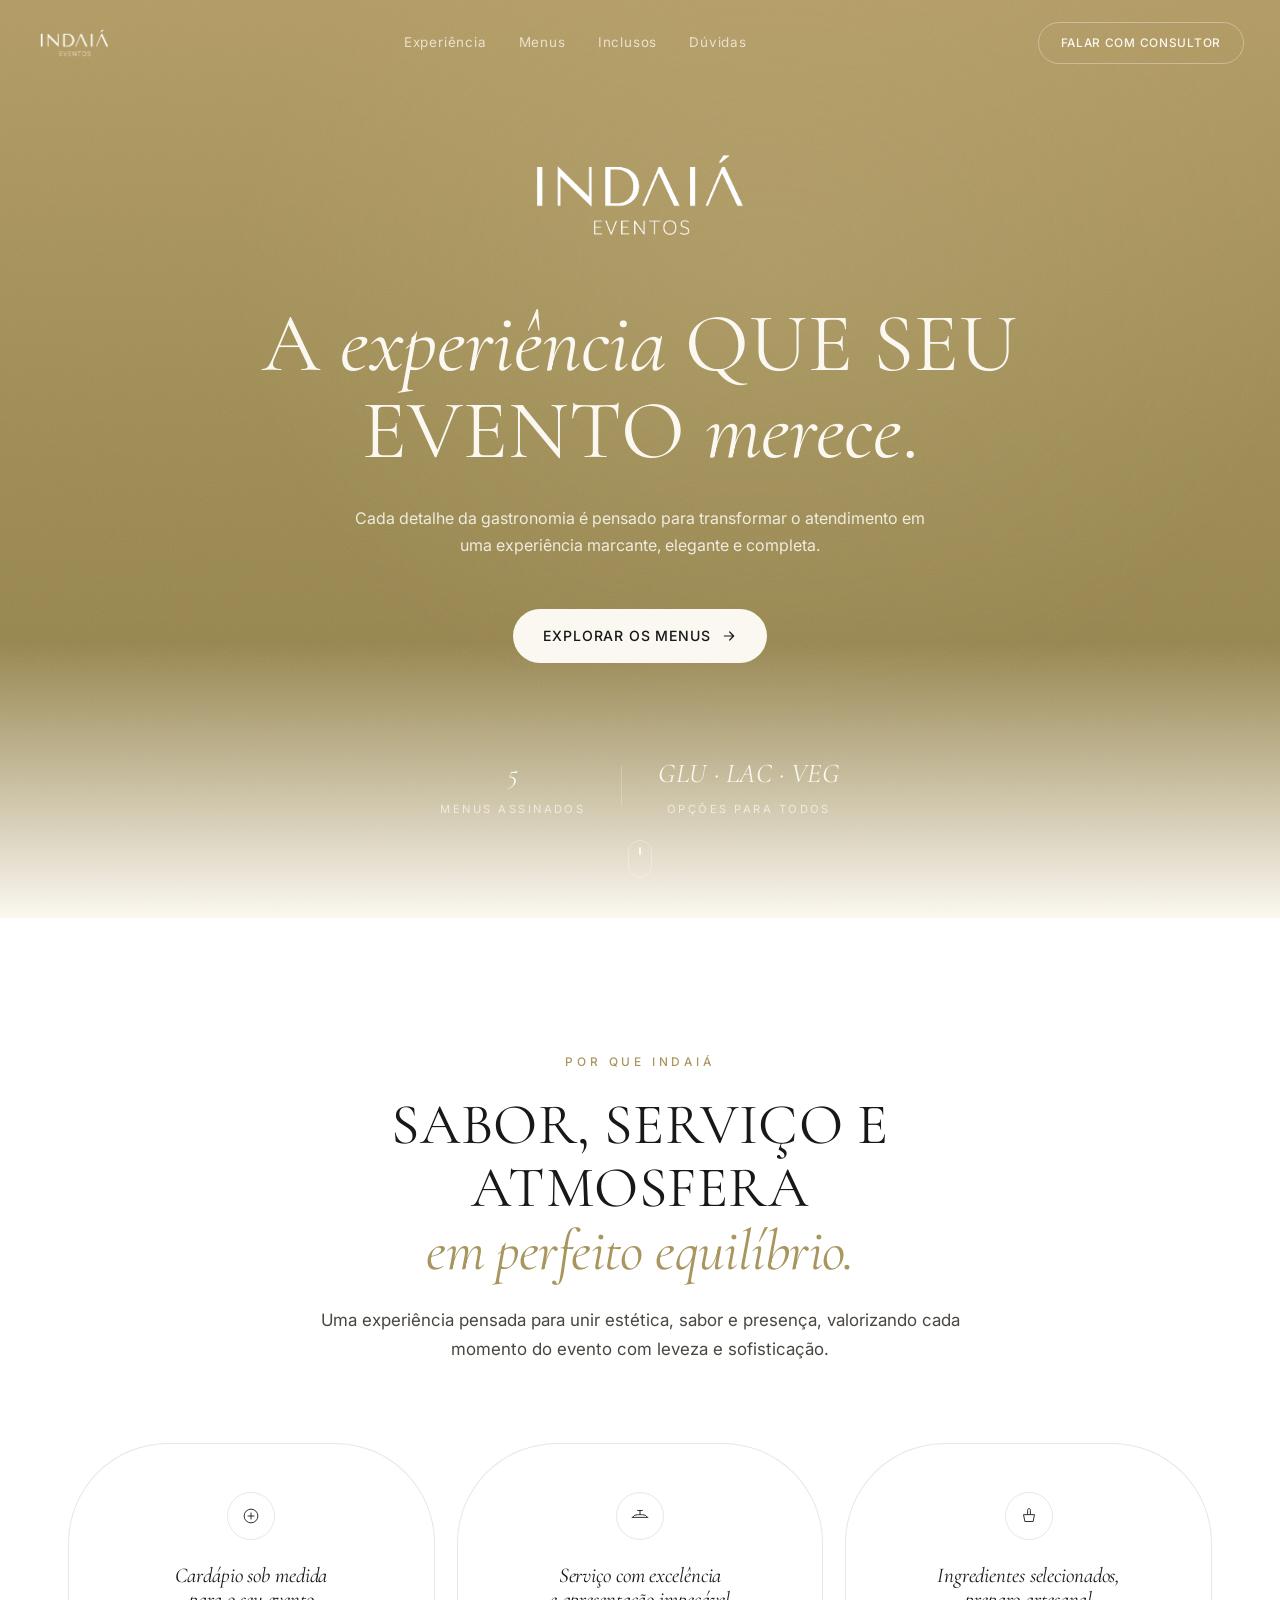
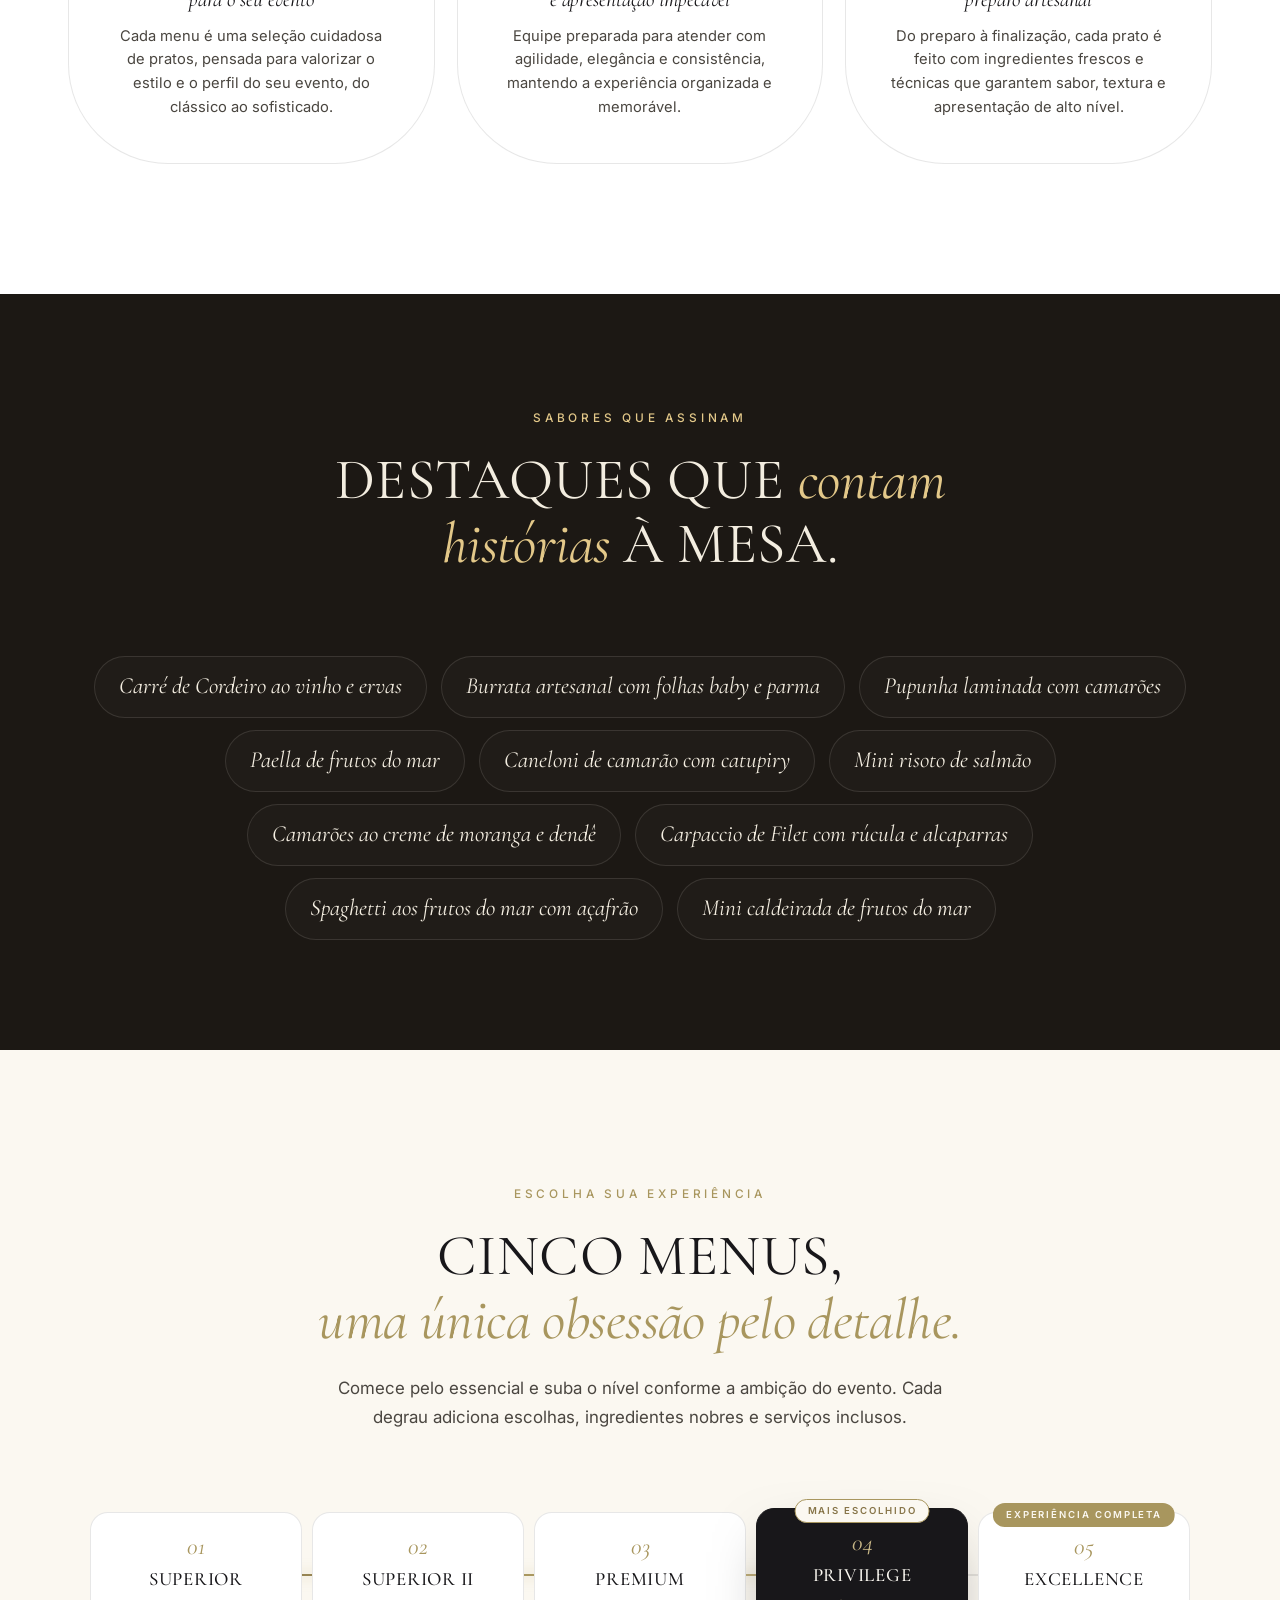
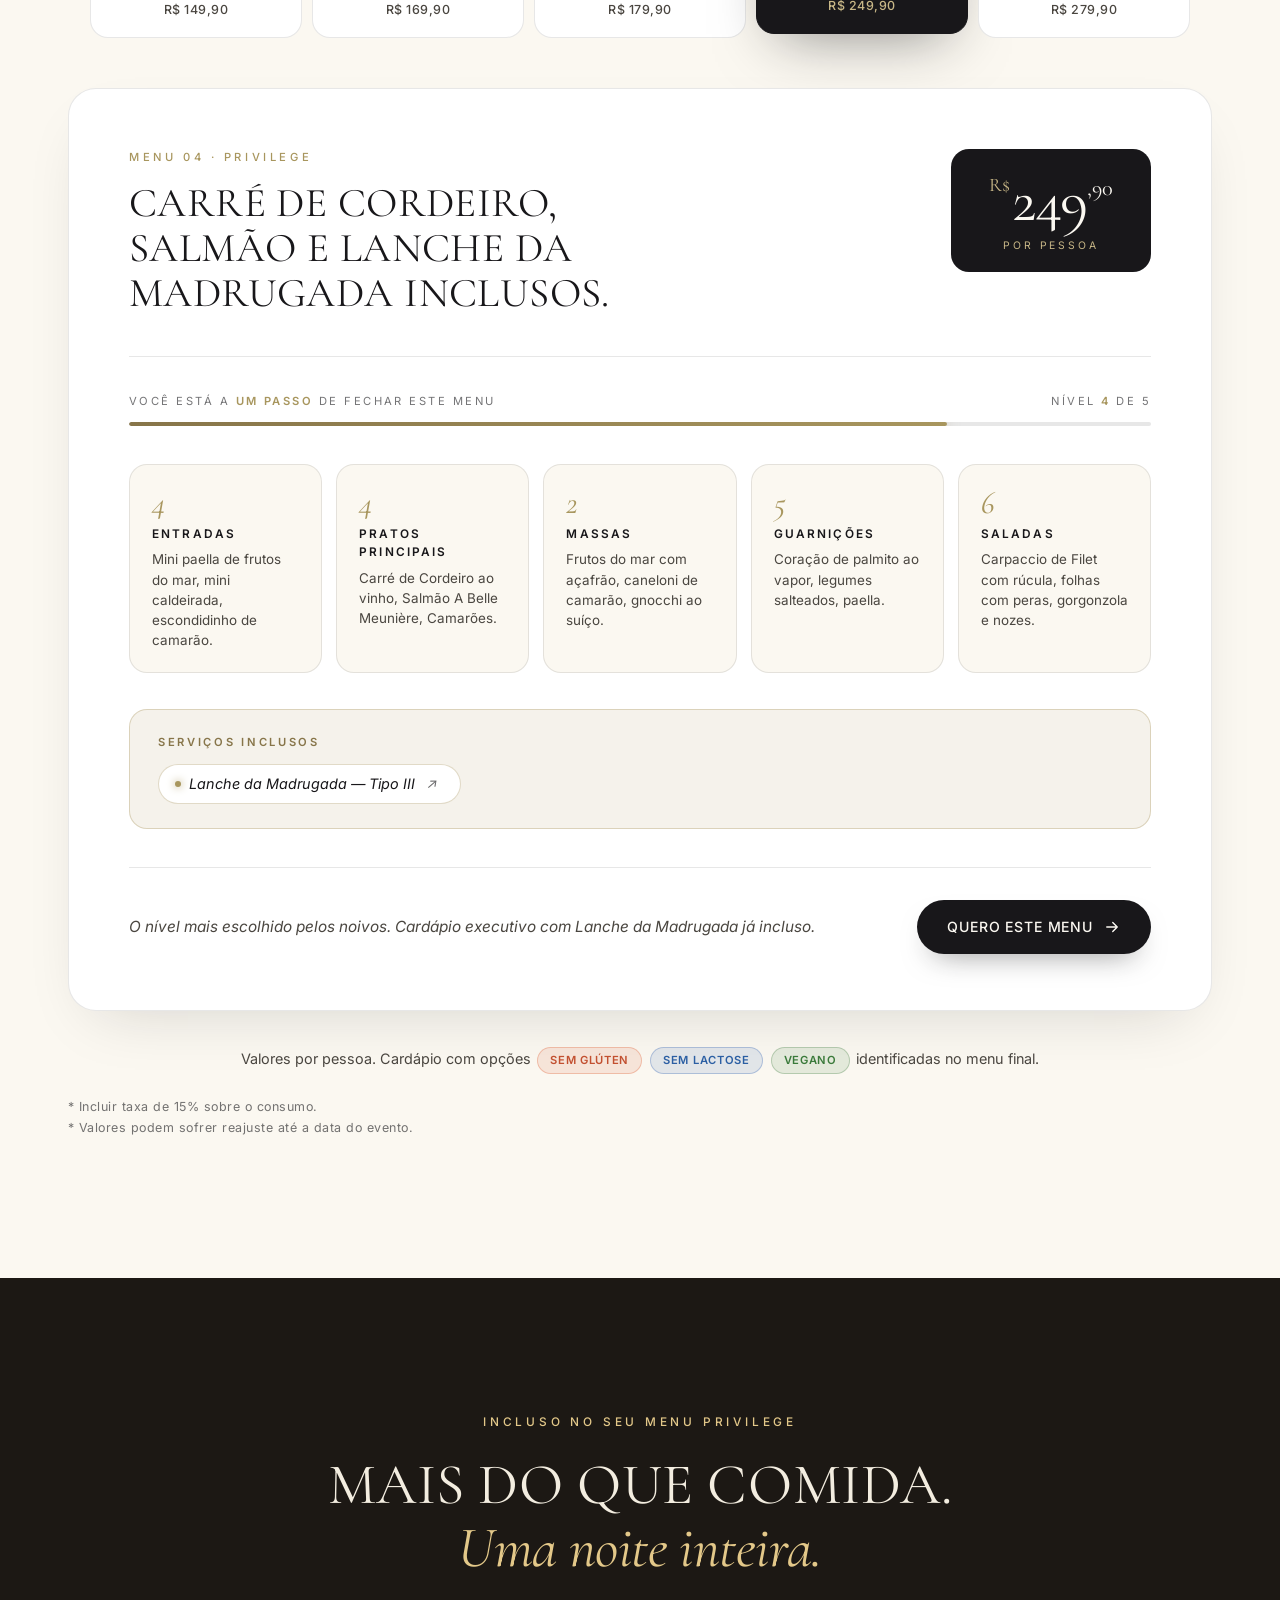
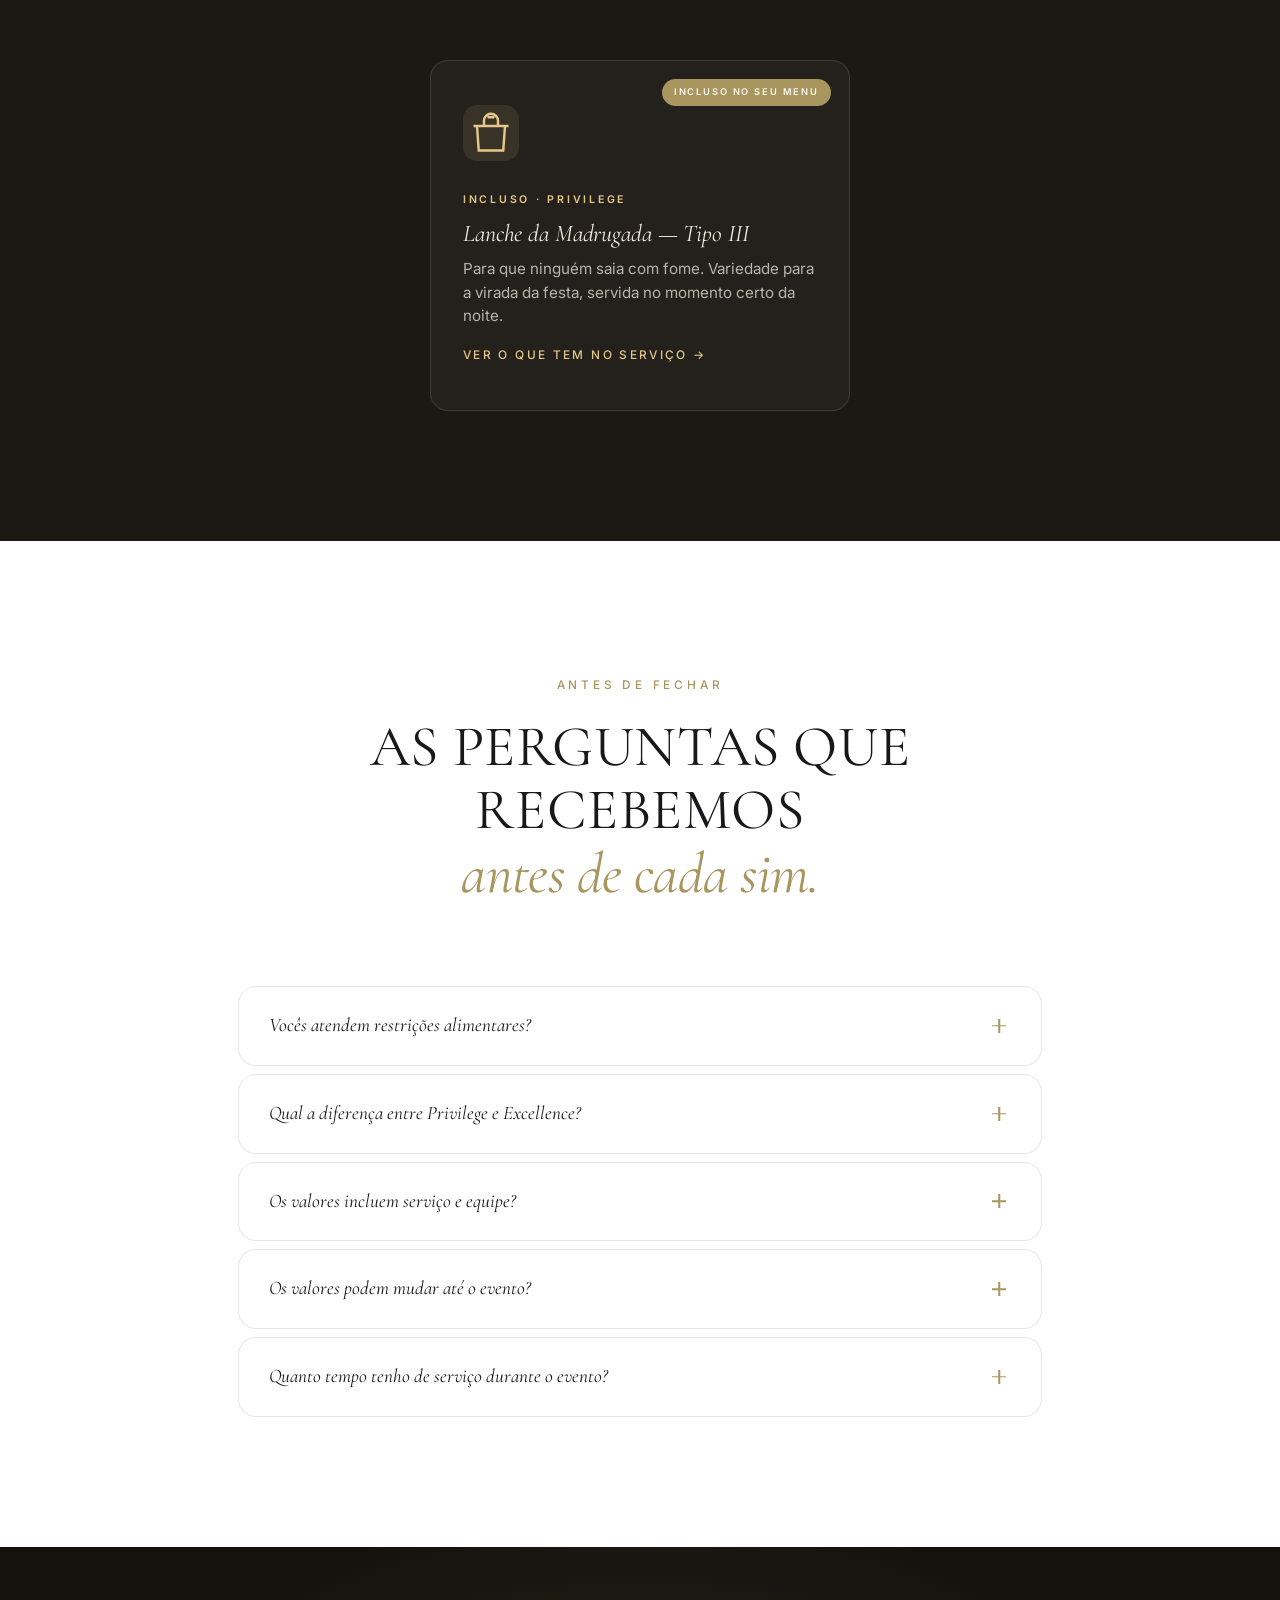
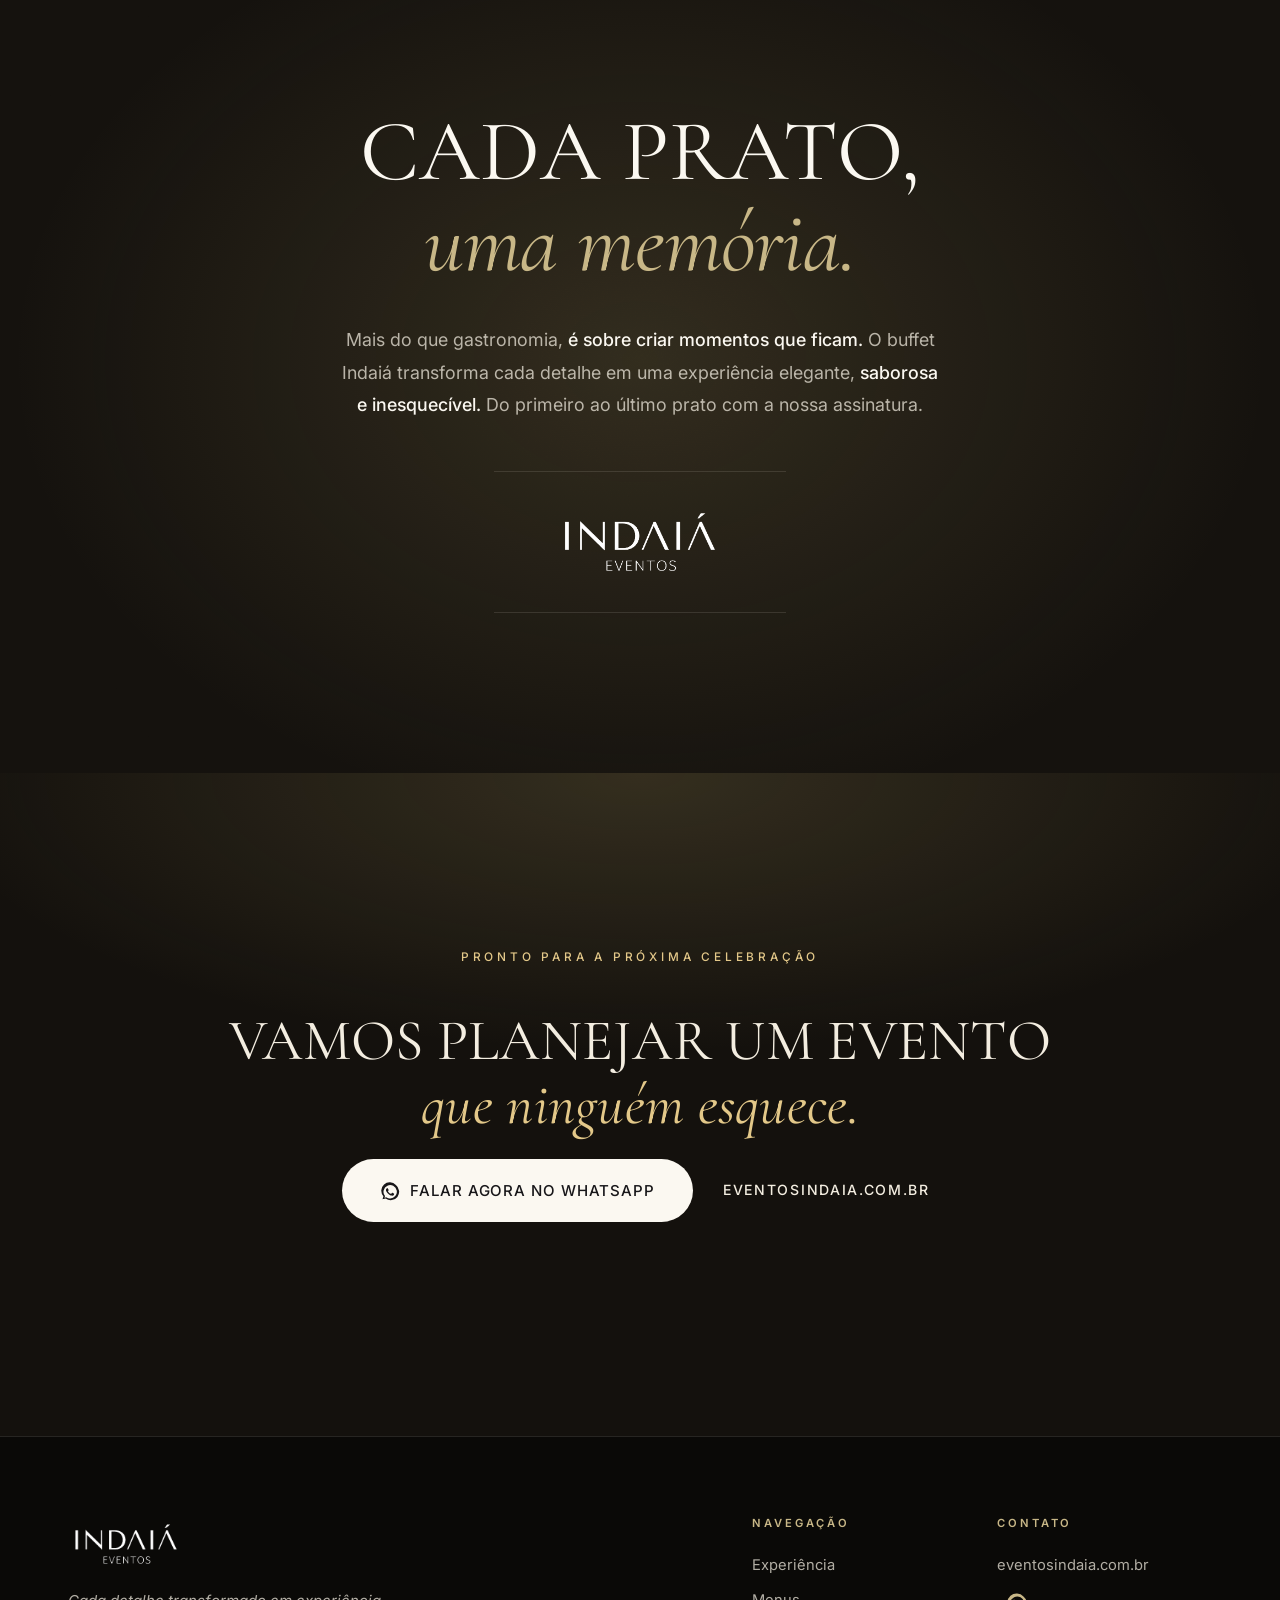
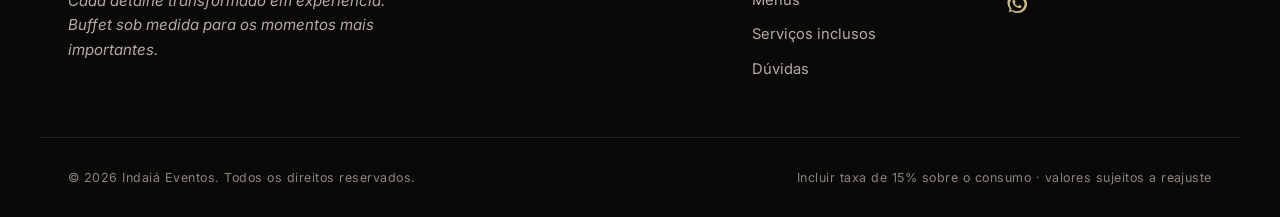
==== commit 67faec0b: "chore(faq): troca pergunta de antecedência por duração do serviço (2h) Co-Authored-By: Claude Opus 4" ====
--- a/index.html
+++ b/index.html
@@ -279,7 +279,7 @@
               <span class="faq-icon" aria-hidden="true"></span>
             </summary>
             <div class="faq-body">
-              <p>O valor por pessoa contempla o cardápio do menu escolhido. Aplica-se a <strong>taxa de 15%</strong> sobre o consumo. Lanche da madrugada e Mesa Mediterrânea estão inclusos conforme o nível (Privilege e Excellence). Demais detalhes — equipe extra, montagens especiais e bebidas — são apresentados pelo consultor no orçamento final.</p>
+              <p>O valor por pessoa contempla o cardápio do menu escolhido. Aplica-se a <strong>taxa de 15%</strong> sobre o consumo.</p>
             </div>
           </details>
 
@@ -295,11 +295,11 @@
 
           <details class="faq-item reveal">
             <summary>
-              <span>Com quanto tempo de antecedência devo reservar?</span>
+              <span>Quanto tempo tenho de serviço durante o evento?</span>
               <span class="faq-icon" aria-hidden="true"></span>
             </summary>
             <div class="faq-body">
-              <p>Quanto antes, melhor. Datas em alta temporada (casamentos e formaturas) costumam fechar com meses de antecedência. Entre em contato para verificar a disponibilidade da sua data.</p>
+              <p>O serviço fica disponível por <strong>2 horas</strong> durante o evento. O horário de início é definido pelo contratante, ajustado conforme o cronograma da celebração.</p>
             </div>
           </details>
         </div>
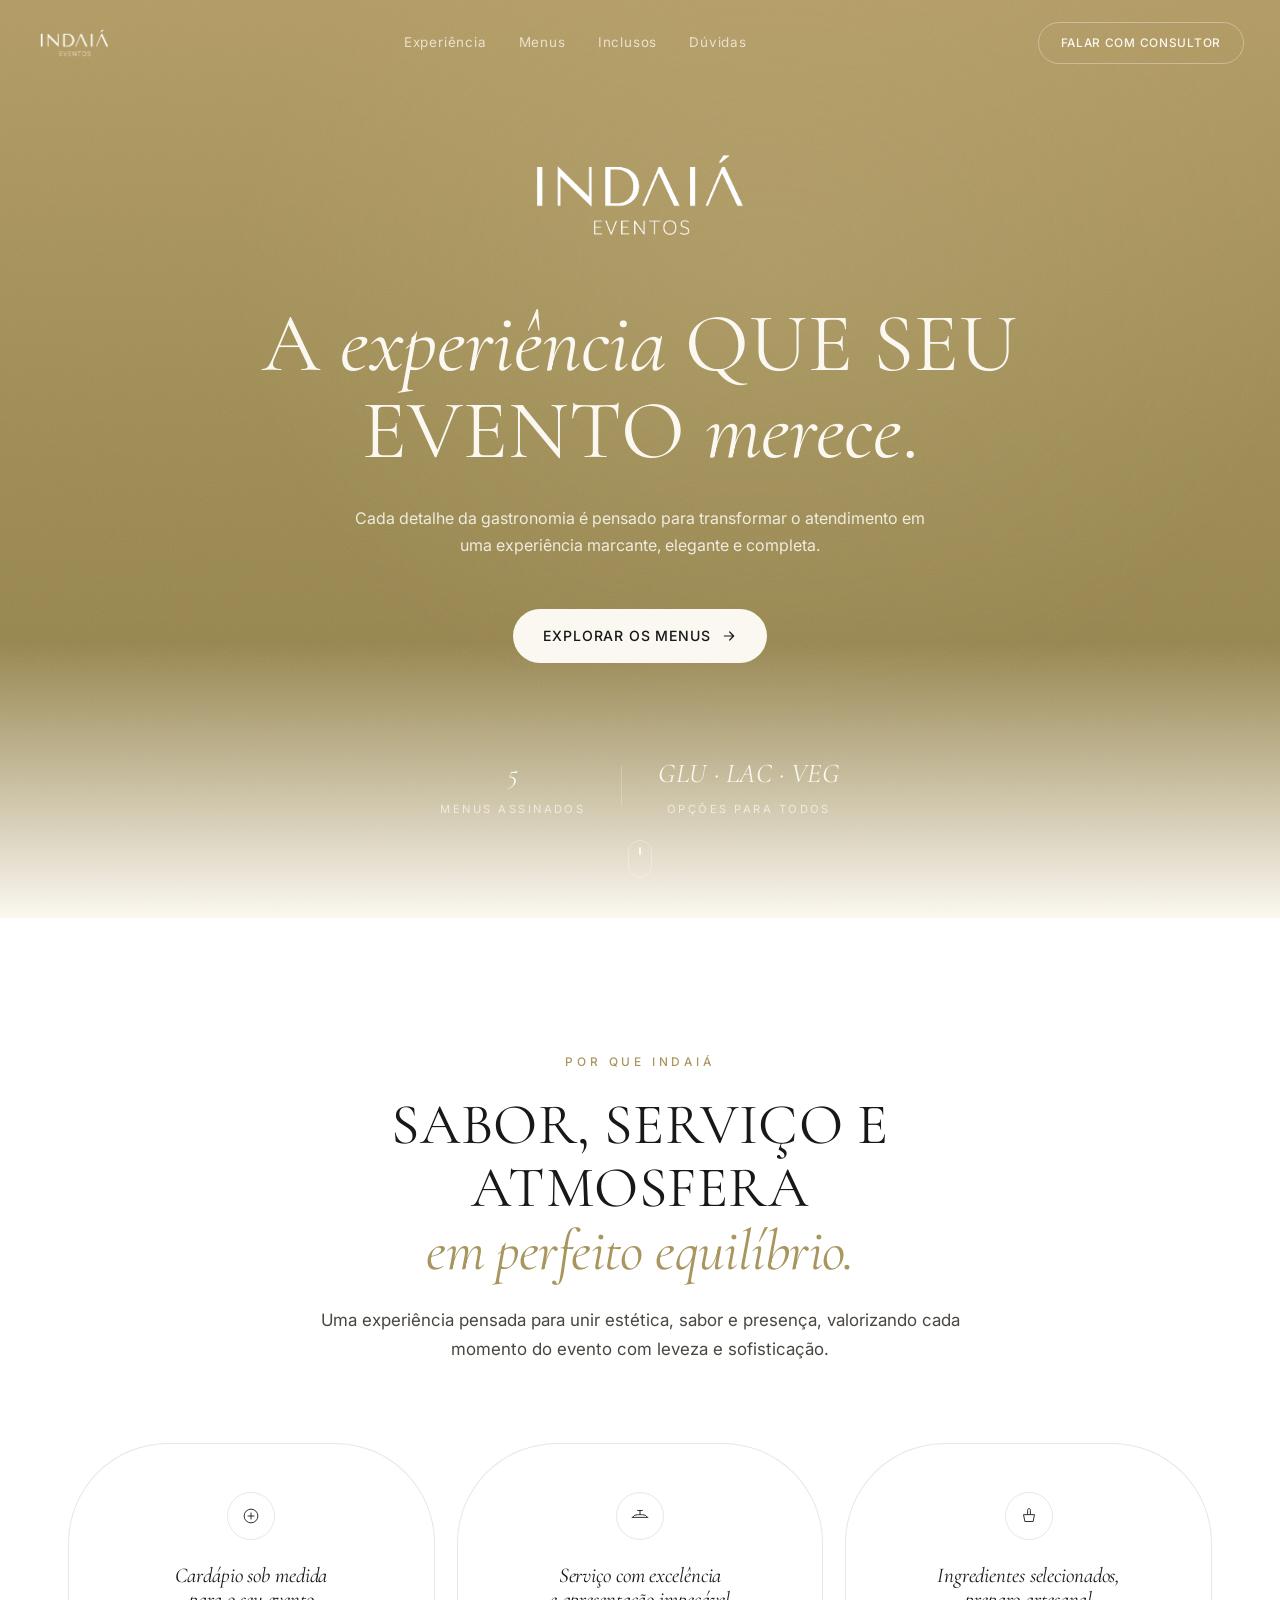
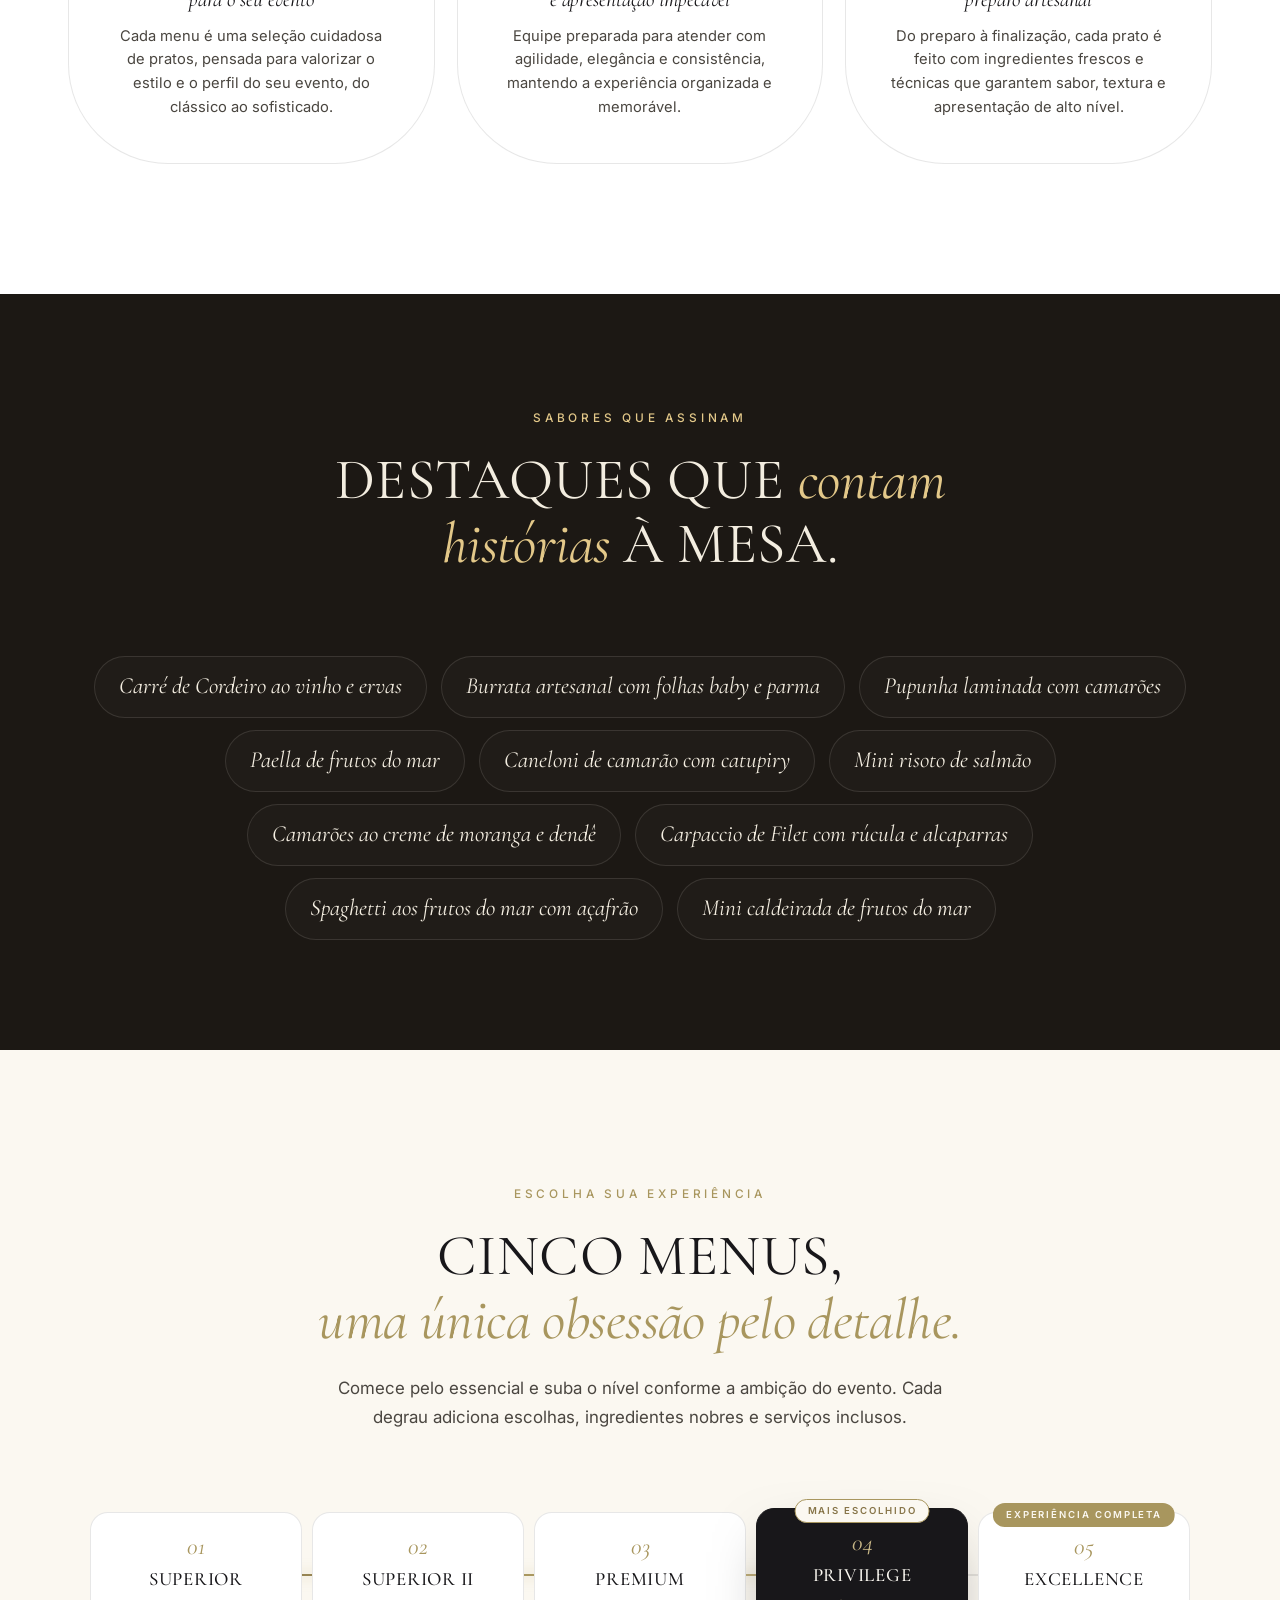
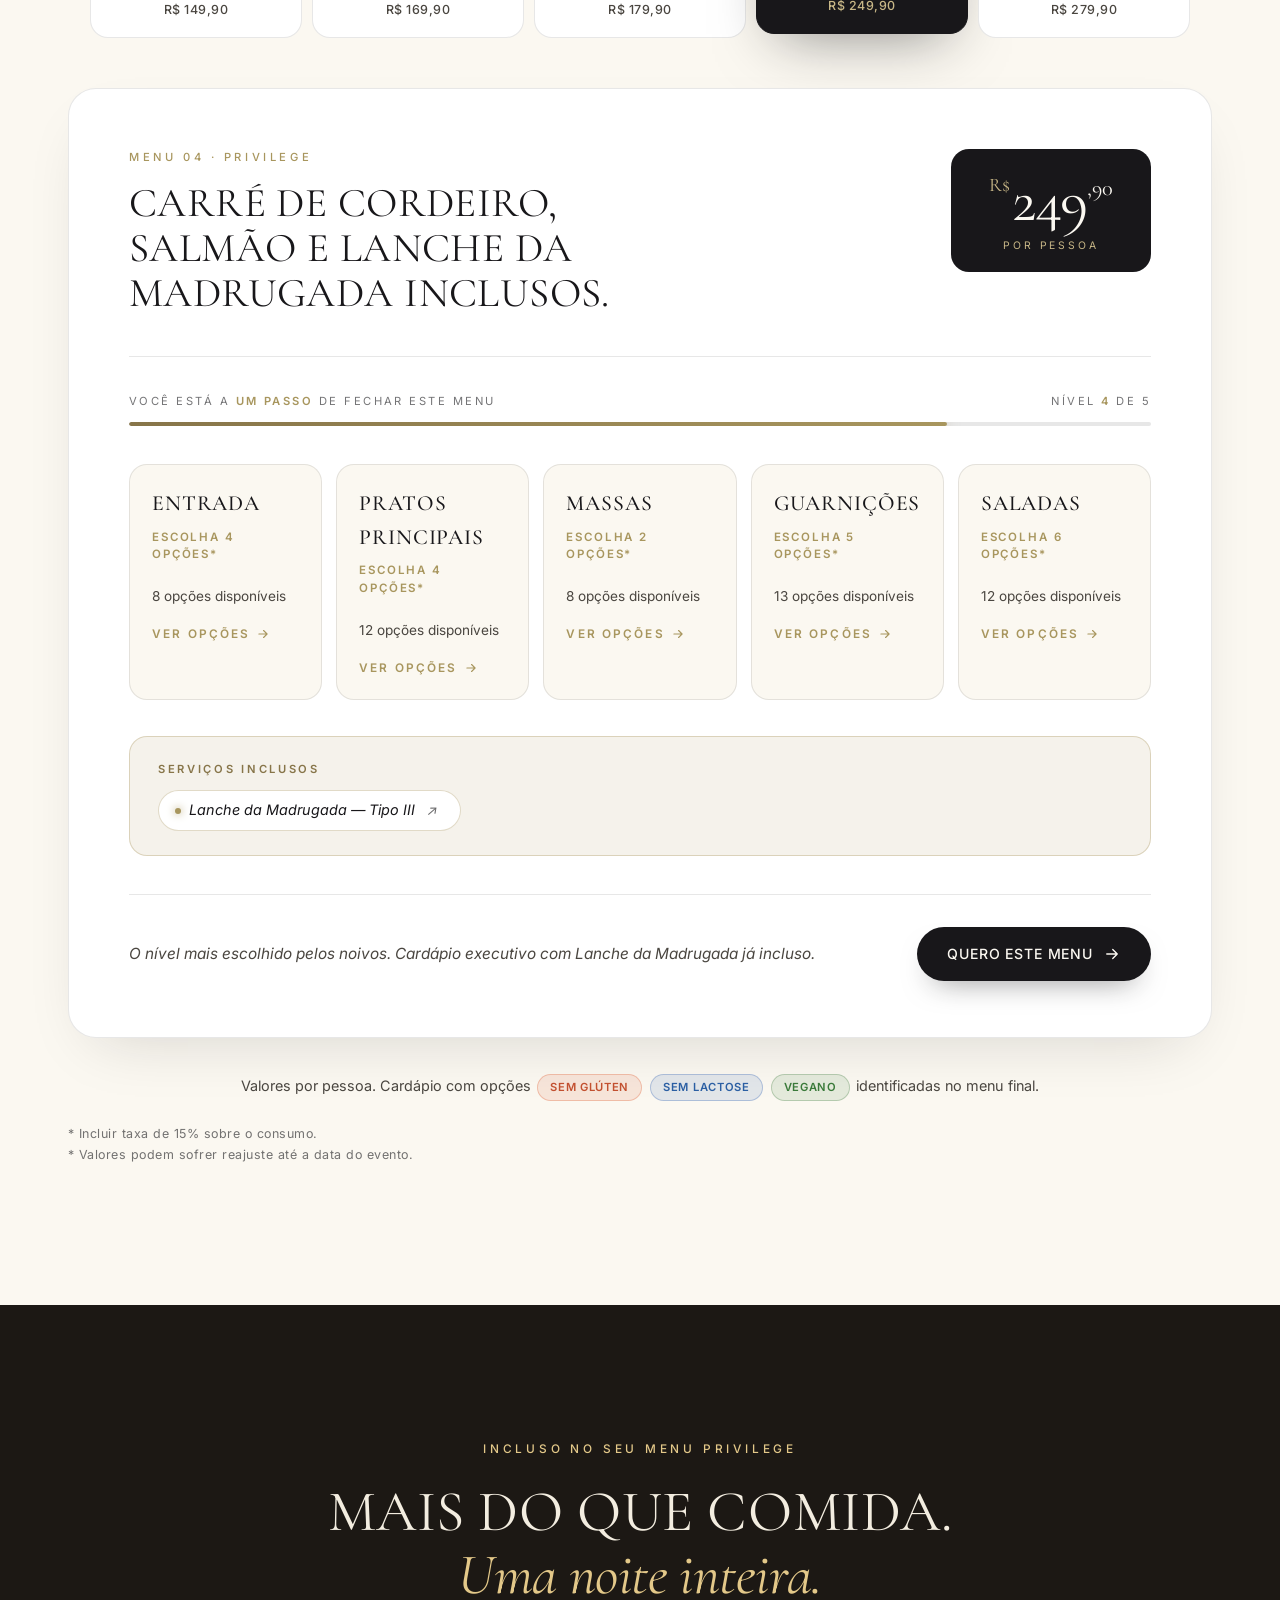
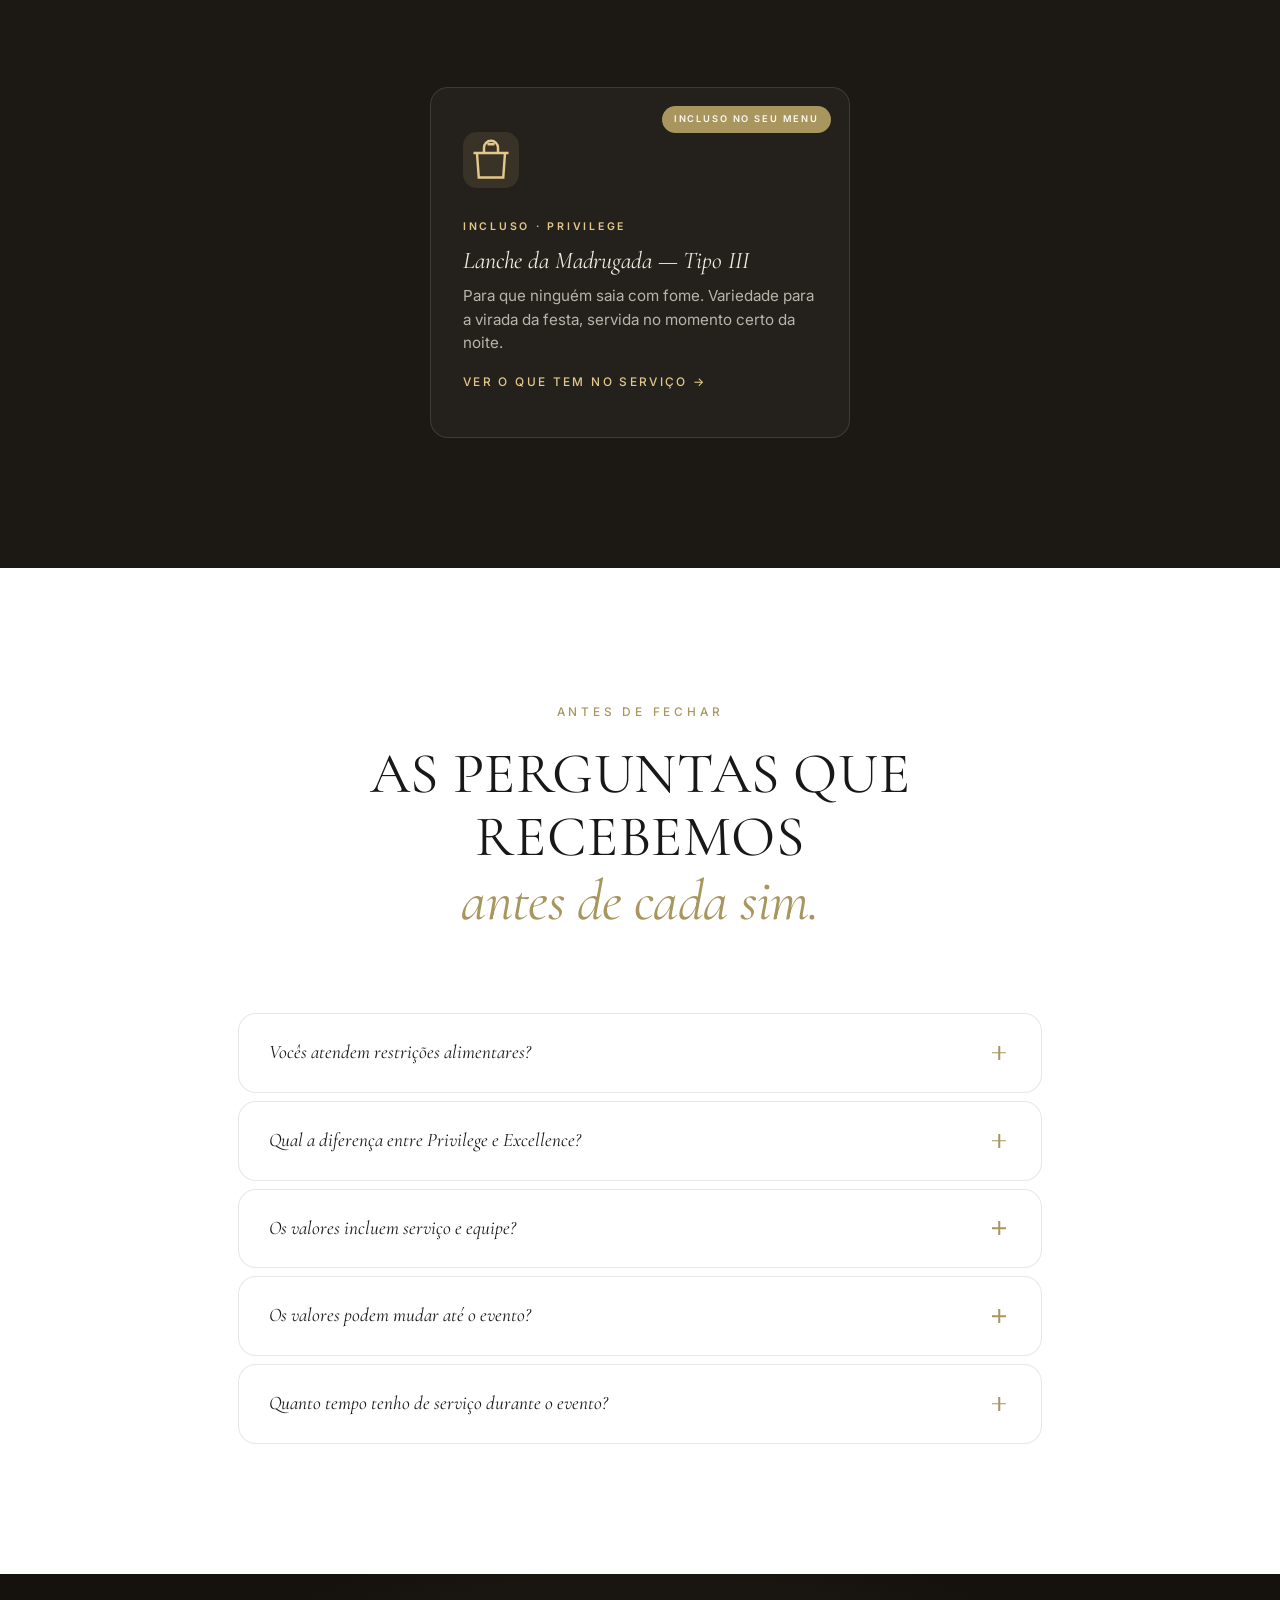
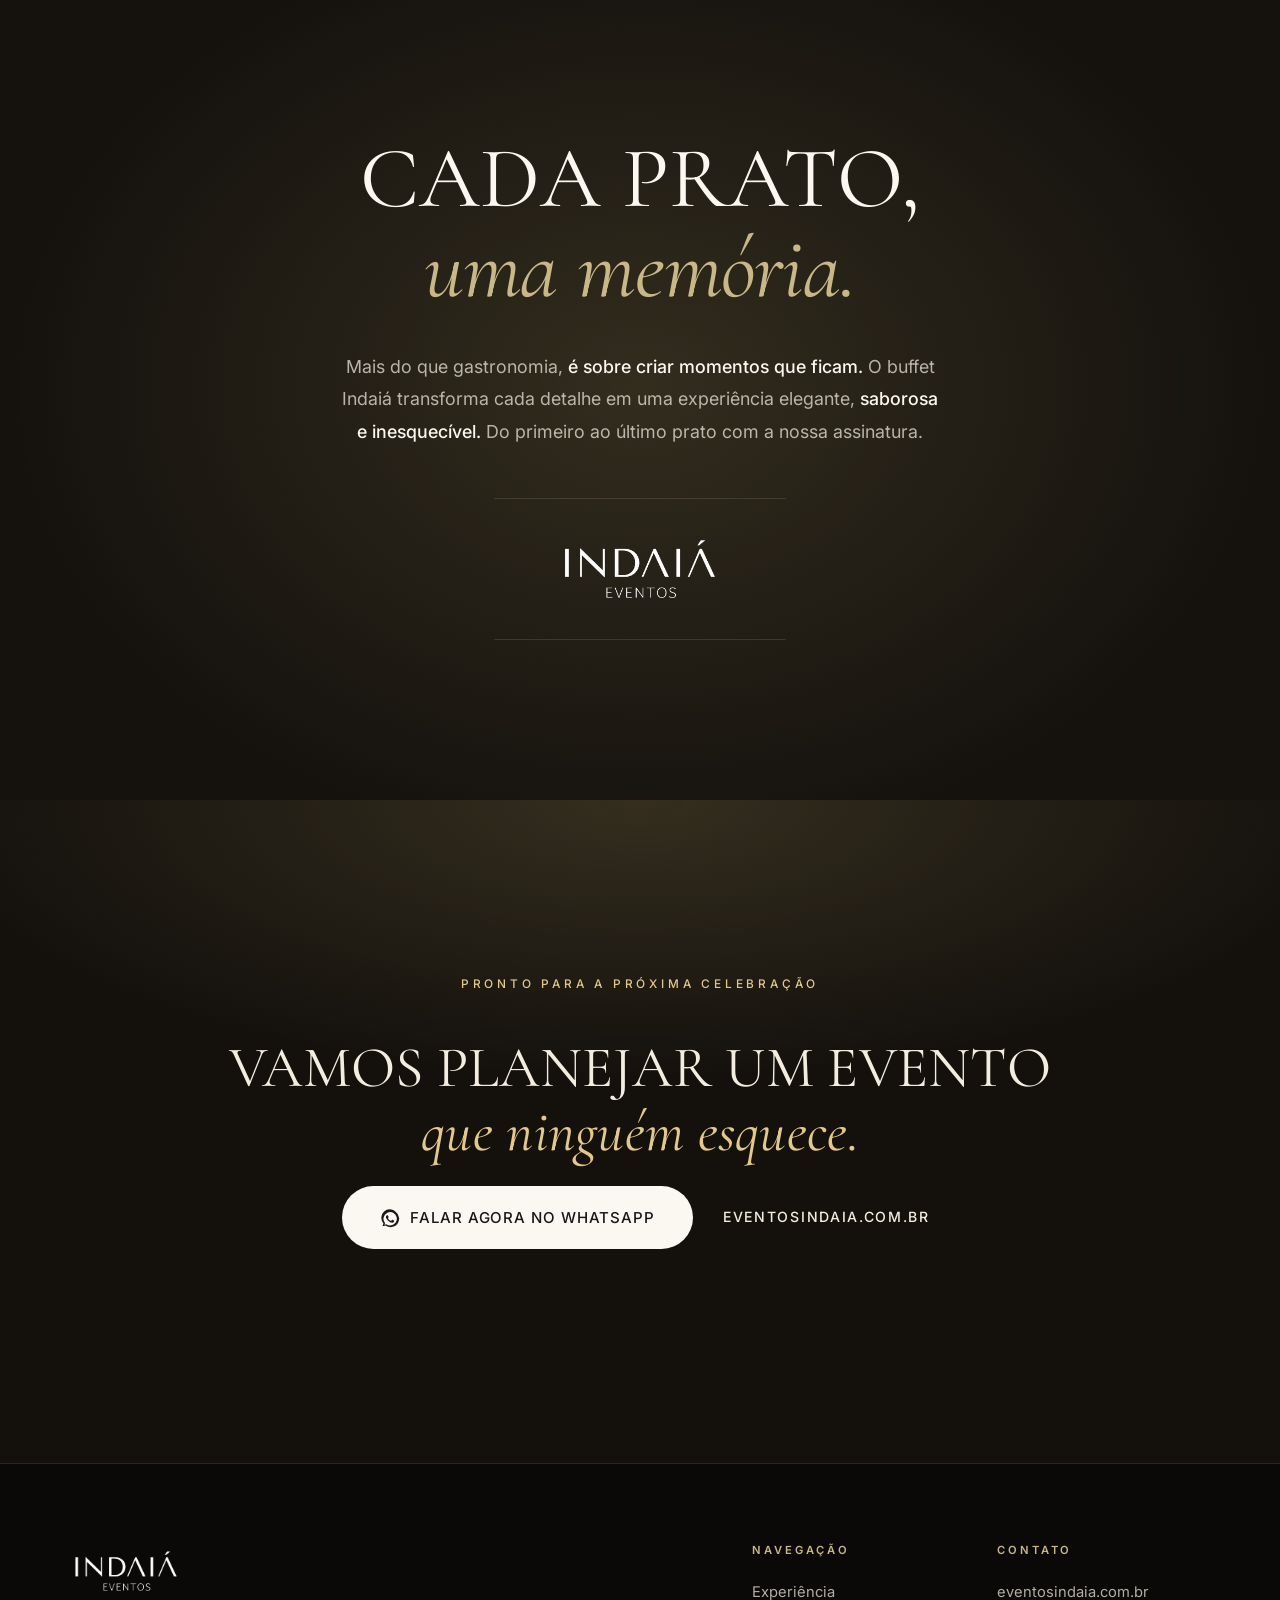
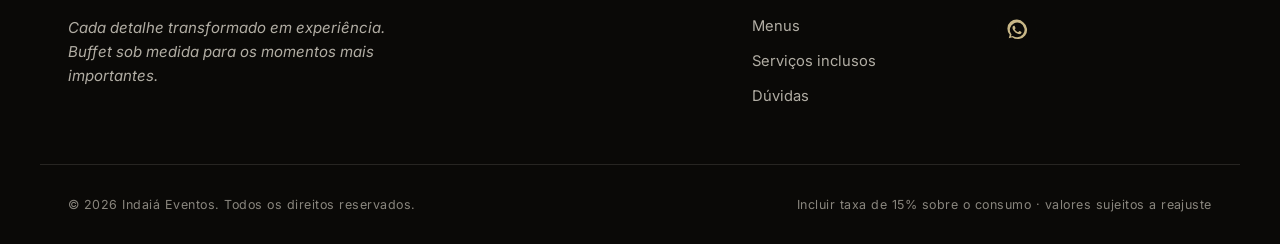
==== commit b286f6bf: "feat(menus): cards de categoria compactos + modal "Ver opções" com lista completa - Cada card (Entra" ====
--- a/index.html
+++ b/index.html
@@ -329,7 +329,7 @@
         <p class="eyebrow reveal">Pronto para a próxima celebração</p>
         <h2 class="reveal">Vamos planejar um evento<br /><em>que ninguém esquece.</em></h2>
         <div class="cta-actions reveal">
-          <a href="https://wa.me/5547992007914?text=Ol%C3%A1%2C%20gostaria%20de%20planejar%20um%20evento%20com%20o%20Indai%C3%A1." class="btn btn-cream btn-lg" id="ctaWhats">
+          <a href="https://wa.me/5547992007914?text=Ol%C3%A1!%20Estou%20querendo%20saber%20mais%20sobre%20os%20card%C3%A1pios." class="btn btn-cream btn-lg" id="ctaWhats">
             <svg viewBox="0 0 24 24" width="20" height="20" aria-hidden="true" fill="currentColor"><path d="M19.05 4.91A10 10 0 0 0 4.1 18.34L3 22l3.74-1.08A10 10 0 1 0 19.05 4.9zm-7.05 16a8 8 0 0 1-4.1-1.13l-.3-.18-2.22.64.66-2.16-.2-.32a8 8 0 1 1 6.16 3.15zm4.4-5.93c-.24-.12-1.42-.7-1.64-.78-.22-.08-.38-.12-.54.12-.16.24-.62.78-.76.94-.14.16-.28.18-.52.06-1.42-.7-2.34-1.26-3.28-2.86-.24-.42.24-.39.69-1.3.08-.16.04-.3-.02-.42-.06-.12-.54-1.3-.74-1.78-.2-.46-.4-.4-.54-.4l-.46-.01a.88.88 0 0 0-.64.3c-.22.24-.84.82-.84 2 0 1.18.86 2.32.98 2.48.12.16 1.7 2.6 4.12 3.64.58.24 1.04.38 1.4.5.58.18 1.12.16 1.54.1.46-.06 1.42-.58 1.62-1.14.2-.56.2-1.04.14-1.14-.06-.1-.22-.16-.46-.28z"/></svg>
             <span>Falar agora no WhatsApp</span>
           </a>
@@ -360,7 +360,7 @@
         <div>
           <h4>Contato</h4>
           <a href="https://www.eventosindaia.com.br" target="_blank" rel="noopener">eventosindaia.com.br</a>
-          <a href="https://wa.me/5547992007914?text=Ol%C3%A1%2C%20gostaria%20de%20planejar%20um%20evento%20com%20o%20Indai%C3%A1." target="_blank" rel="noopener" class="footer-whats" aria-label="WhatsApp +55 47 99200-7914">
+          <a href="https://wa.me/5547992007914?text=Ol%C3%A1!%20Estou%20querendo%20saber%20mais%20sobre%20os%20card%C3%A1pios." target="_blank" rel="noopener" class="footer-whats" aria-label="WhatsApp +55 47 99200-7914">
             <svg viewBox="0 0 24 24" width="22" height="22" aria-hidden="true" fill="currentColor"><path d="M19.05 4.91A10 10 0 0 0 4.1 18.34L3 22l3.74-1.08A10 10 0 1 0 19.05 4.9zm-7.05 16a8 8 0 0 1-4.1-1.13l-.3-.18-2.22.64.66-2.16-.2-.32a8 8 0 1 1 6.16 3.15zm4.4-5.93c-.24-.12-1.42-.7-1.64-.78-.22-.08-.38-.12-.54.12-.16.24-.62.78-.76.94-.14.16-.28.18-.52.06-1.42-.7-2.34-1.26-3.28-2.86-.24-.42.24-.39.69-1.3.08-.16.04-.3-.02-.42-.06-.12-.54-1.3-.74-1.78-.2-.46-.4-.4-.54-.4l-.46-.01a.88.88 0 0 0-.64.3c-.22.24-.84.82-.84 2 0 1.18.86 2.32.98 2.48.12.16 1.7 2.6 4.12 3.64.58.24 1.04.38 1.4.5.58.18 1.12.16 1.54.1.46-.06 1.42-.58 1.62-1.14.2-.56.2-1.04.14-1.14-.06-.1-.22-.16-.46-.28z"/></svg>
           </a>
         </div>
@@ -545,6 +545,35 @@
     </div>
   </div>
 
+  <!-- MODAL: Categoria de menu (Pratos, Massas, Saladas, etc.) -->
+  <div class="modal-lanche modal-cat" id="modalCategory" role="dialog" aria-modal="true" aria-labelledby="modalCatTitle" aria-hidden="true">
+    <div class="modal-lanche-backdrop" data-modal-close></div>
+
+    <div class="modal-lanche-content" role="document">
+      <button class="modal-lanche-close" data-modal-close aria-label="Fechar">
+        <svg viewBox="0 0 24 24" width="20" height="20" fill="none" stroke="currentColor" stroke-width="1.8" stroke-linecap="round">
+          <path d="M6 6l12 12M18 6L6 18"/>
+        </svg>
+      </button>
+
+      <header class="modal-lanche-head">
+        <span class="modal-lanche-eyebrow" id="modalCatEyebrow"></span>
+        <h2 id="modalCatTitle"></h2>
+        <p class="modal-lanche-tagline" id="modalCatChoose"></p>
+      </header>
+
+      <ul class="modal-cat-items" id="modalCatItems"></ul>
+
+      <footer class="modal-cat-foot">
+        <div class="diet-legend" aria-label="Legenda de restrições alimentares">
+          <span><span class="diet-dot diet-dot--glu"></span>Sem Glúten</span>
+          <span><span class="diet-dot diet-dot--lac"></span>Sem Lactose</span>
+          <span><span class="diet-dot diet-dot--veg"></span>Vegano</span>
+        </div>
+      </footer>
+    </div>
+  </div>
+
   <script src="assets/script.js" defer></script>
 </body>
 </html>
--- a/assets/styles.css
+++ b/assets/styles.css
@@ -865,18 +865,124 @@
   font-weight: 400;
 }
 .tier-feature-label {
-  font-size: 0.74rem;
-  letter-spacing: 0.18em;
+  font-family: var(--font-display);
+  font-size: 1.35rem;
+  letter-spacing: 0.04em;
   text-transform: uppercase;
   color: var(--ink);
+  font-weight: 500;
+  display: block;
+  margin-bottom: 4px;
+}
+.tier-feature-choose {
+  display: block;
+  font-size: 0.72rem;
+  letter-spacing: 0.16em;
+  text-transform: uppercase;
+  color: var(--olive);
   font-weight: 600;
-  display: block;
-  margin-bottom: 6px;
+  margin-bottom: 14px;
 }
 .tier-feature-desc {
   font-size: 0.84rem;
   color: var(--ink-soft);
   line-height: 1.5;
+}
+.tier-feature-btn {
+  text-align: left;
+  font: inherit;
+  cursor: pointer;
+  width: 100%;
+  display: flex;
+  flex-direction: column;
+  gap: 4px;
+}
+.tier-feature-count {
+  font-size: 0.85rem;
+  color: var(--ink-soft);
+  margin-top: 4px;
+}
+.tier-feature-more {
+  display: inline-flex;
+  align-items: center;
+  gap: 6px;
+  margin-top: 14px;
+  font-size: 0.74rem;
+  letter-spacing: 0.18em;
+  text-transform: uppercase;
+  font-weight: 600;
+  color: var(--olive);
+}
+.tier-feature-btn:hover .tier-feature-more { color: var(--olive-dark, var(--olive)); }
+
+/* Bullets coloridos por restrição alimentar */
+.diet-dots {
+  display: inline-flex;
+  align-items: center;
+  gap: 4px;
+  flex-shrink: 0;
+}
+.diet-dot {
+  display: inline-block;
+  width: 10px;
+  height: 10px;
+  border-radius: 50%;
+  flex-shrink: 0;
+}
+.diet-dot--glu { background: #d65a2d; }
+.diet-dot--lac { background: #2369b8; }
+.diet-dot--veg { background: #2d9a4a; }
+
+.diet-legend {
+  display: flex;
+  flex-wrap: wrap;
+  justify-content: center;
+  gap: 22px;
+  padding: 14px 22px;
+  border-top: 1px solid var(--border-light);
+}
+.diet-legend span {
+  display: inline-flex;
+  align-items: center;
+  gap: 8px;
+  font-size: 0.74rem;
+  letter-spacing: 0.16em;
+  text-transform: uppercase;
+  color: var(--on-dark);
+  font-weight: 600;
+}
+
+/* Modal de categoria — itens listados com bullets de restrição */
+.modal-cat-items {
+  list-style: none;
+  padding: 0;
+  margin: 0 0 24px;
+  display: grid;
+  grid-template-columns: repeat(auto-fit, minmax(260px, 1fr));
+  gap: 12px;
+}
+.modal-cat-item {
+  display: flex;
+  align-items: center;
+  justify-content: space-between;
+  gap: 10px;
+  padding: 14px 18px;
+  border: 1px solid rgba(243, 237, 224, 0.12);
+  border-radius: var(--radius-md);
+  background: rgba(243, 237, 224, 0.04);
+  color: var(--on-dark);
+  font-size: 0.92rem;
+  opacity: 0;
+  transform: translateY(6px);
+  animation: catItemIn 0.4s var(--easing) forwards;
+  animation-delay: calc(var(--i, 0) * 30ms);
+}
+@keyframes catItemIn {
+  to { opacity: 1; transform: translateY(0); }
+}
+.modal-cat-item-name { flex: 1 1 auto; }
+.modal-cat-foot {
+  margin-top: auto;
 }
 
 .tier-includes {
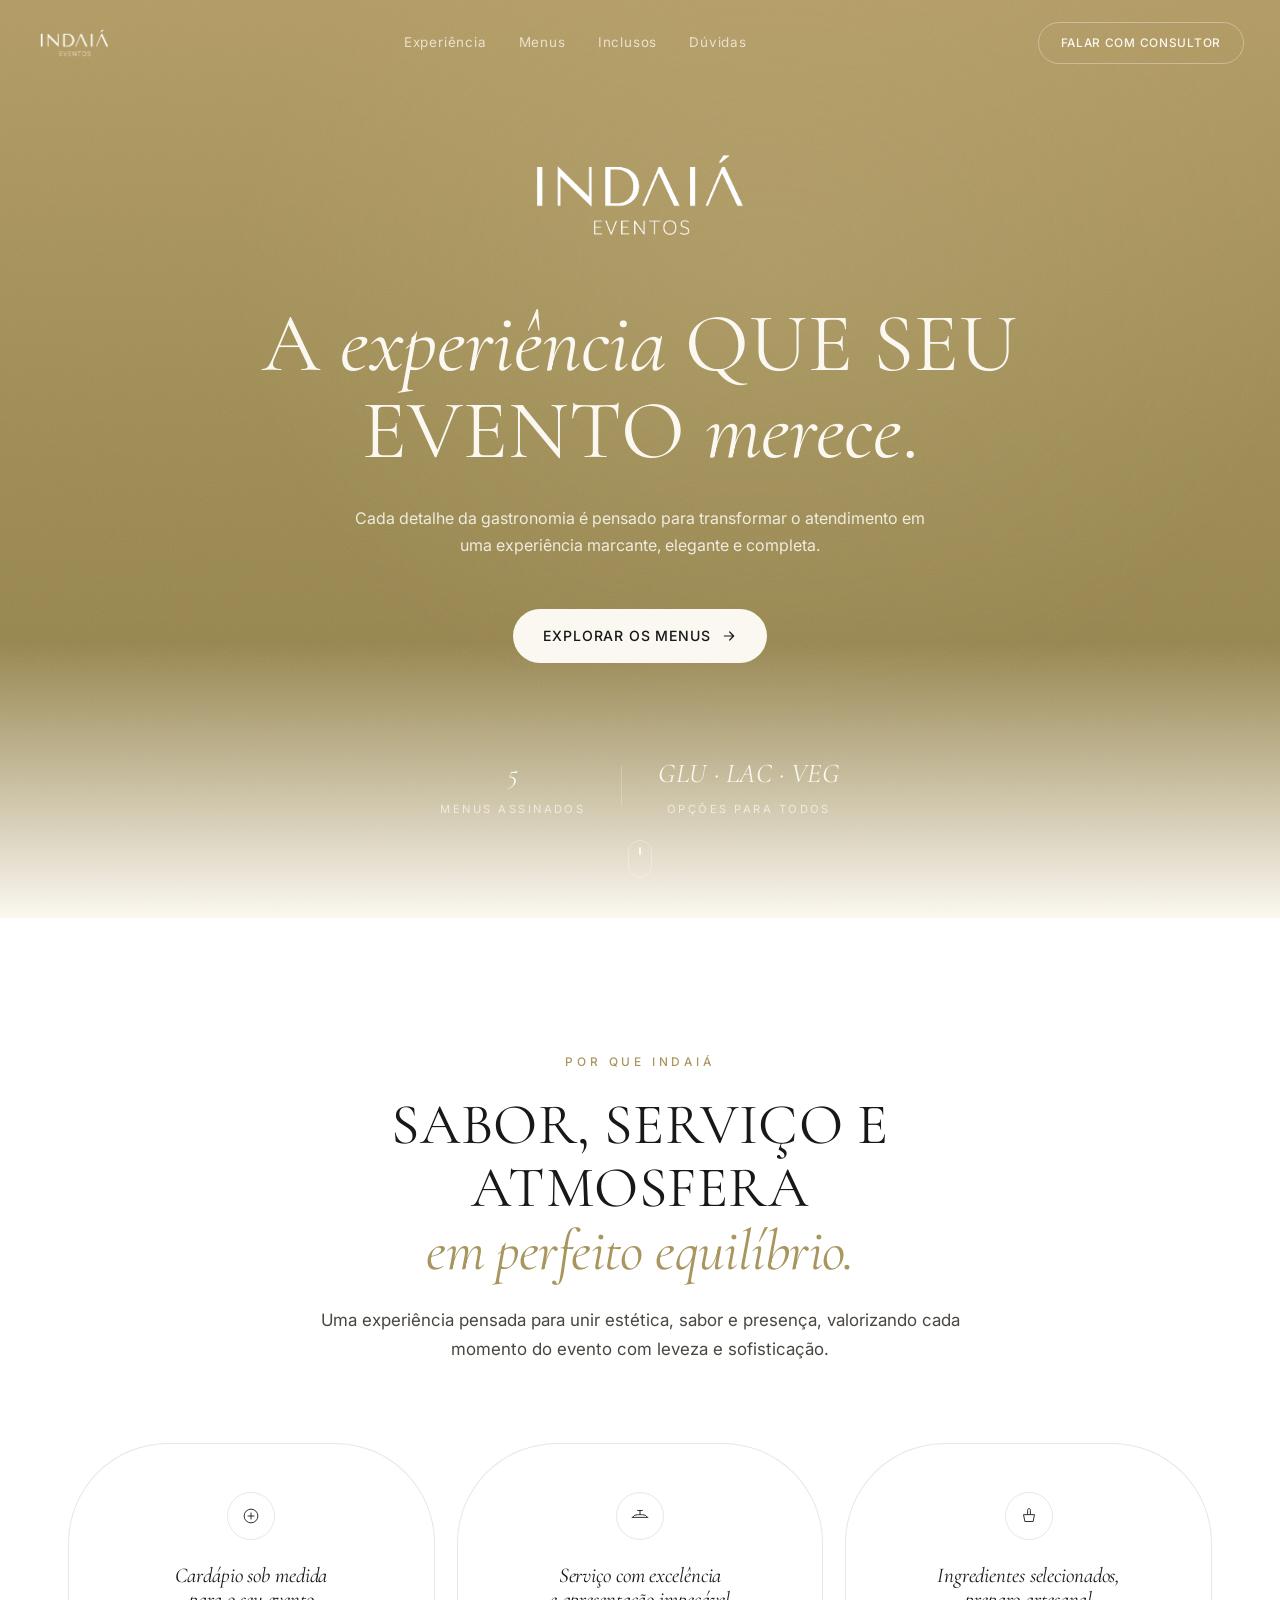
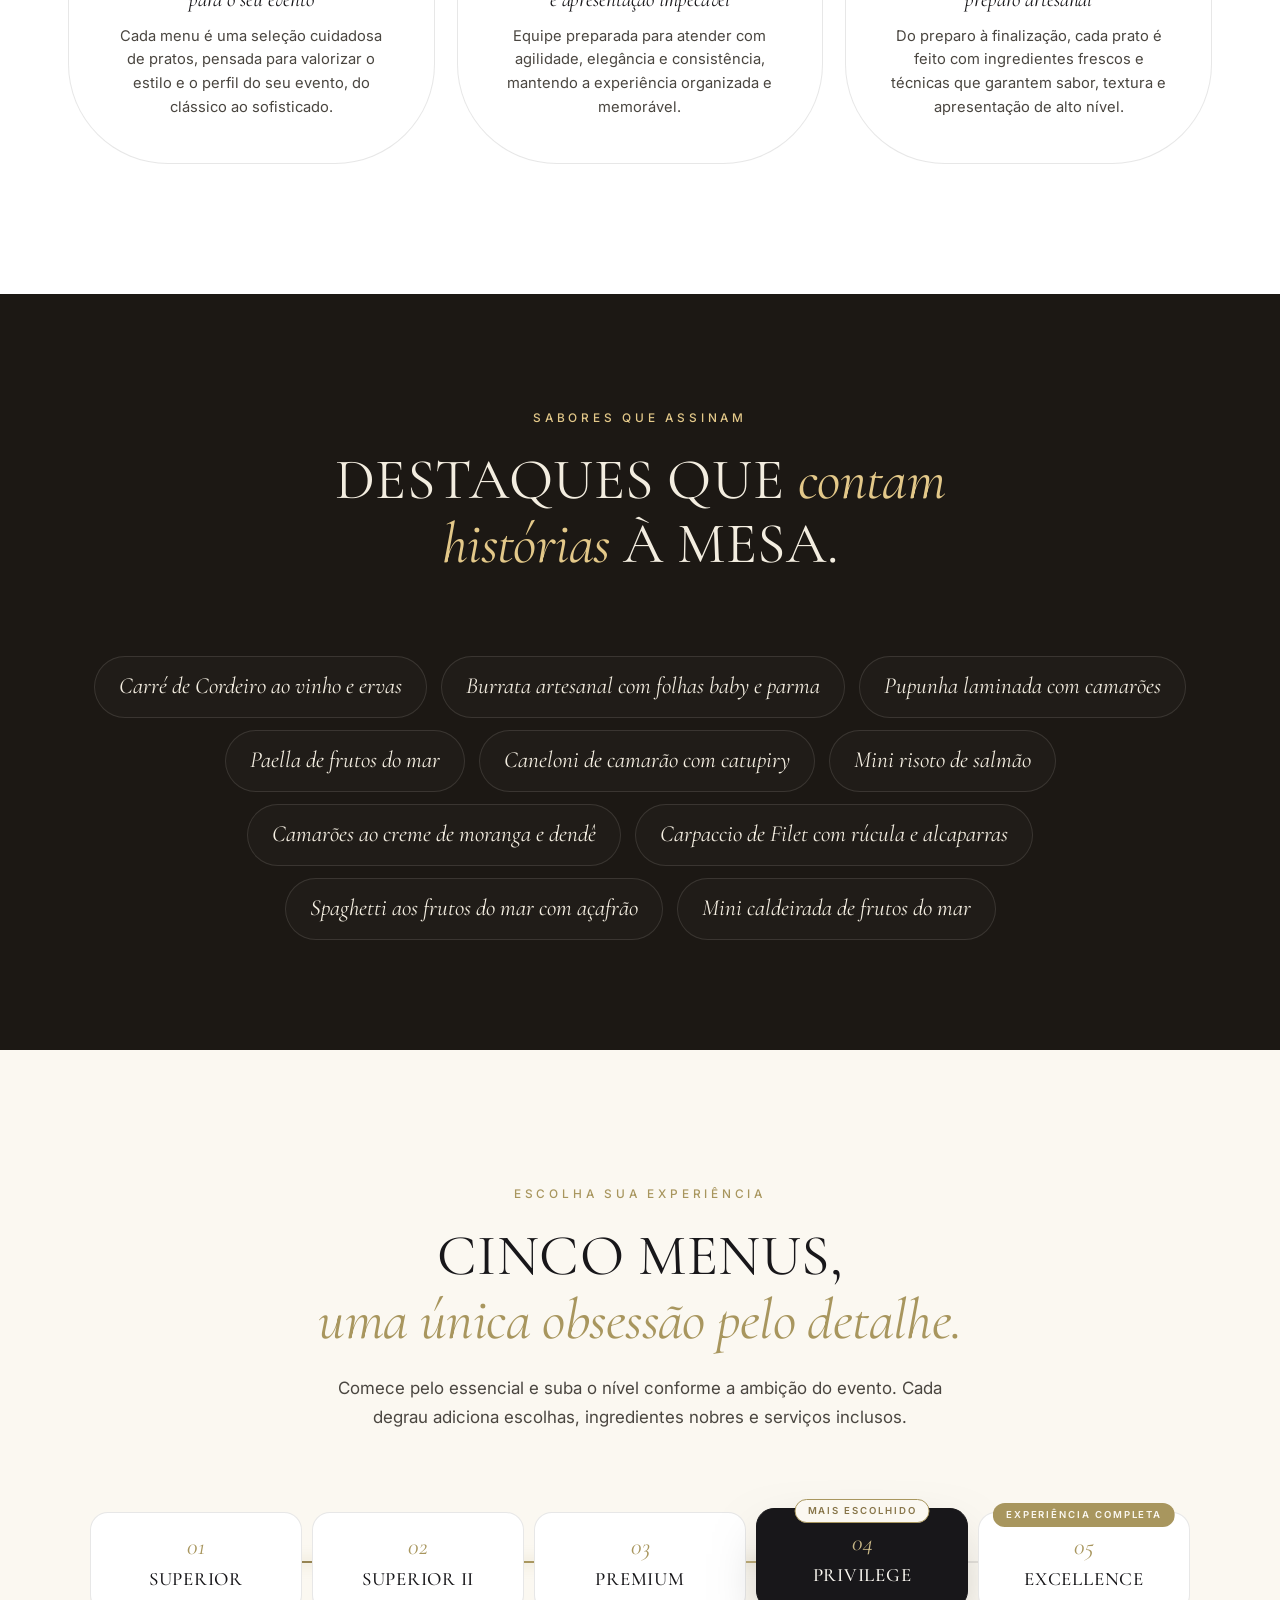
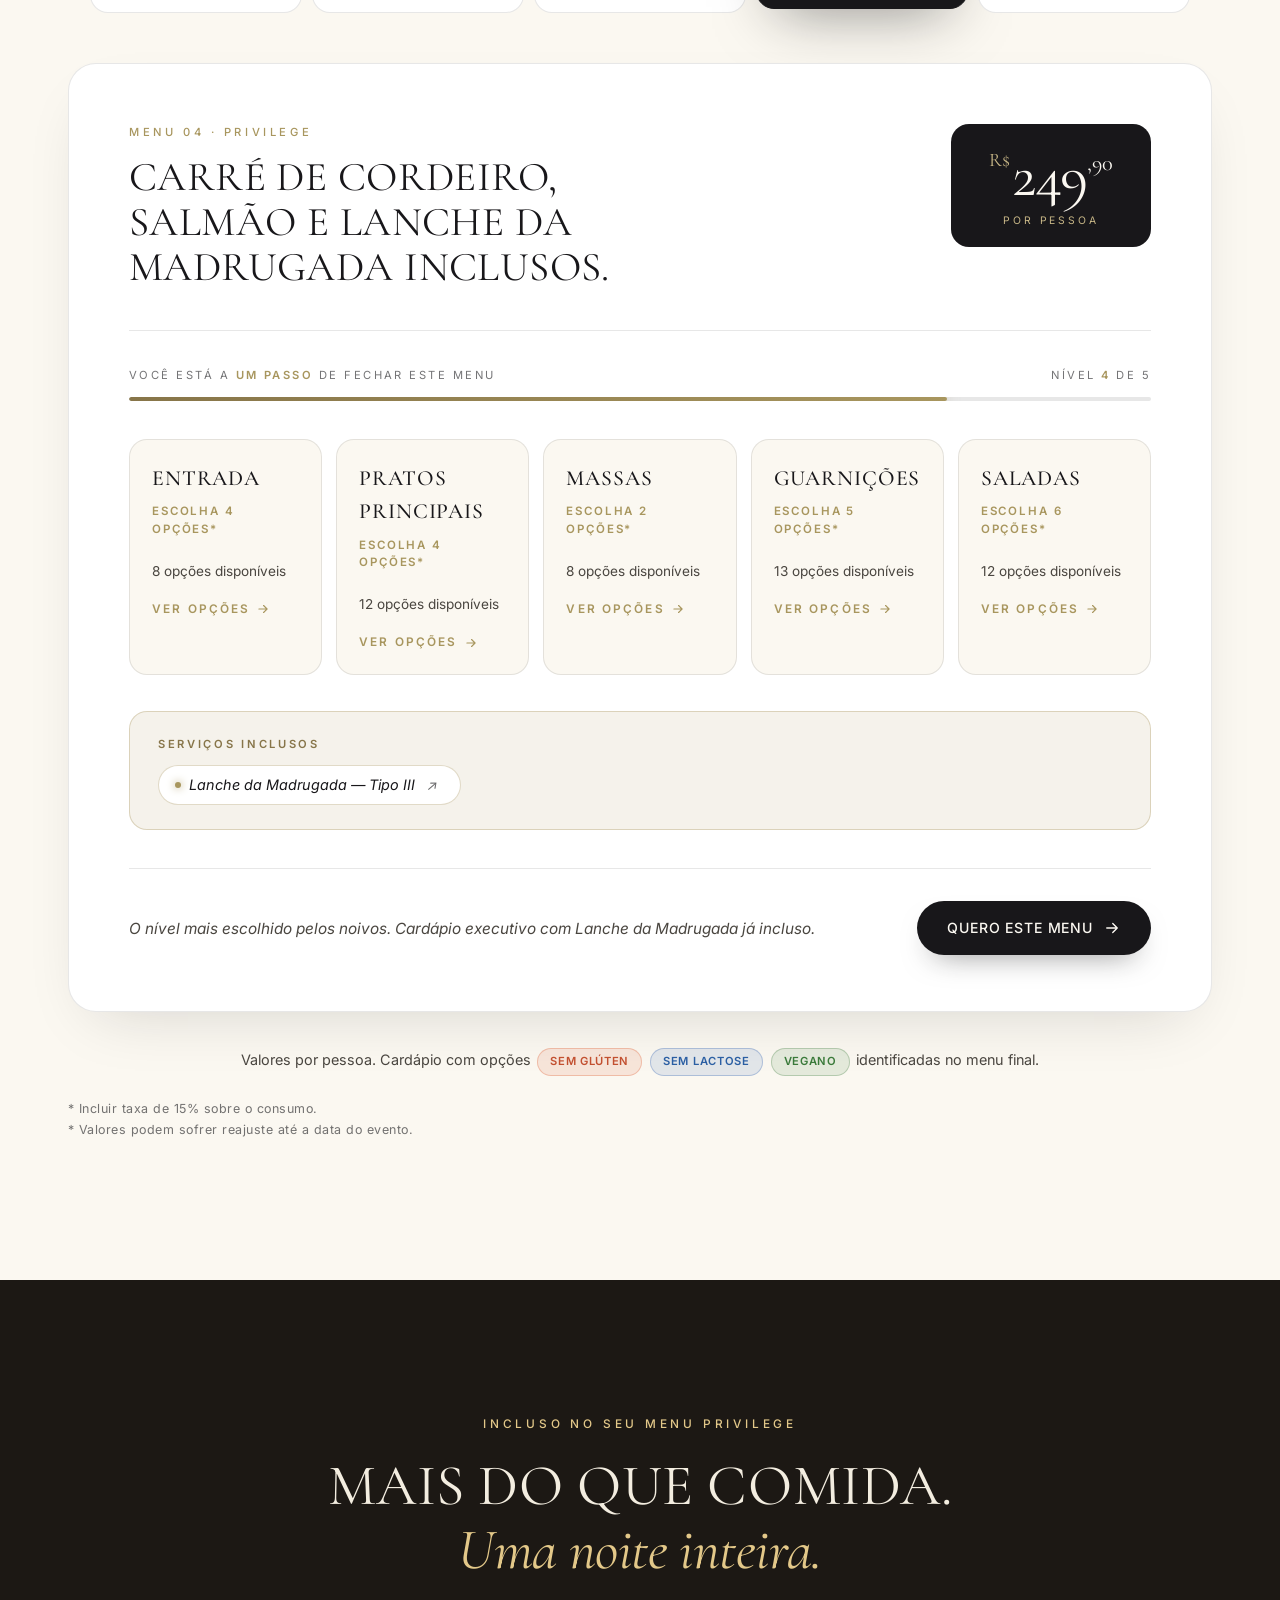
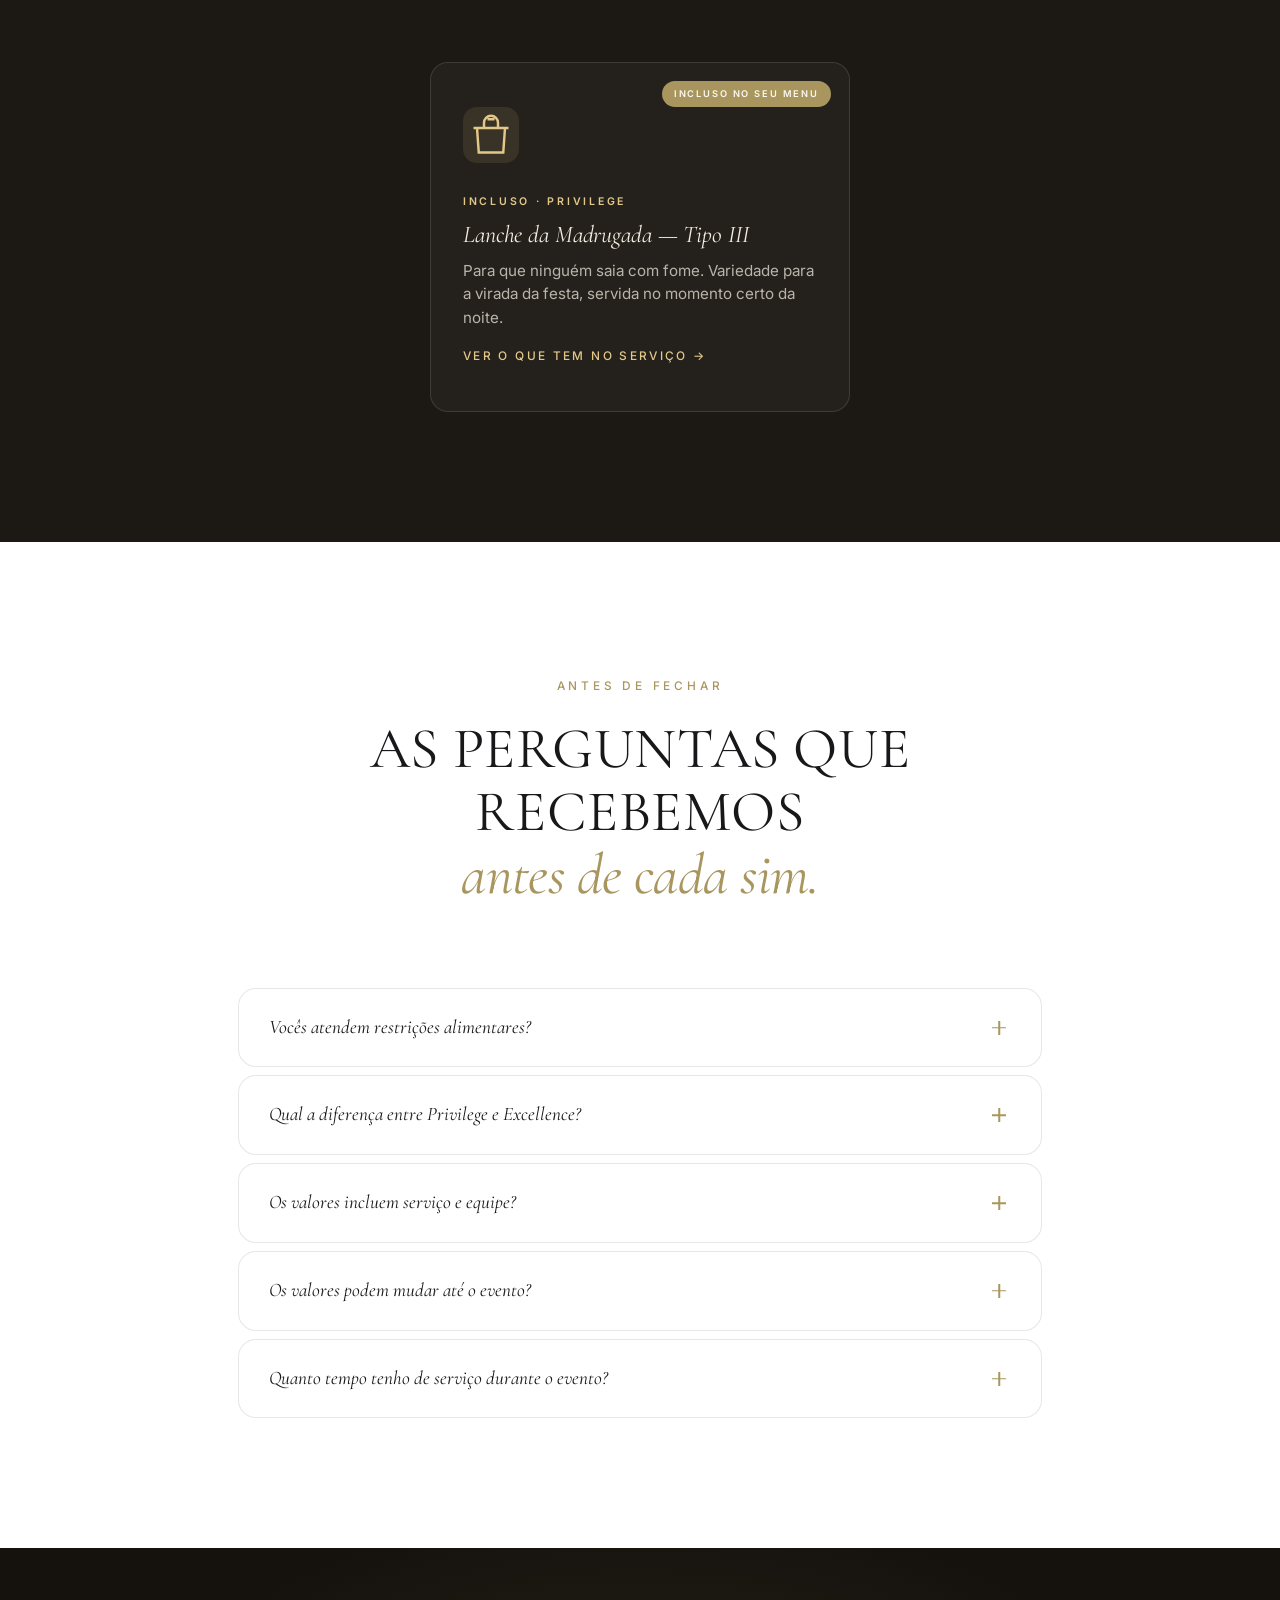
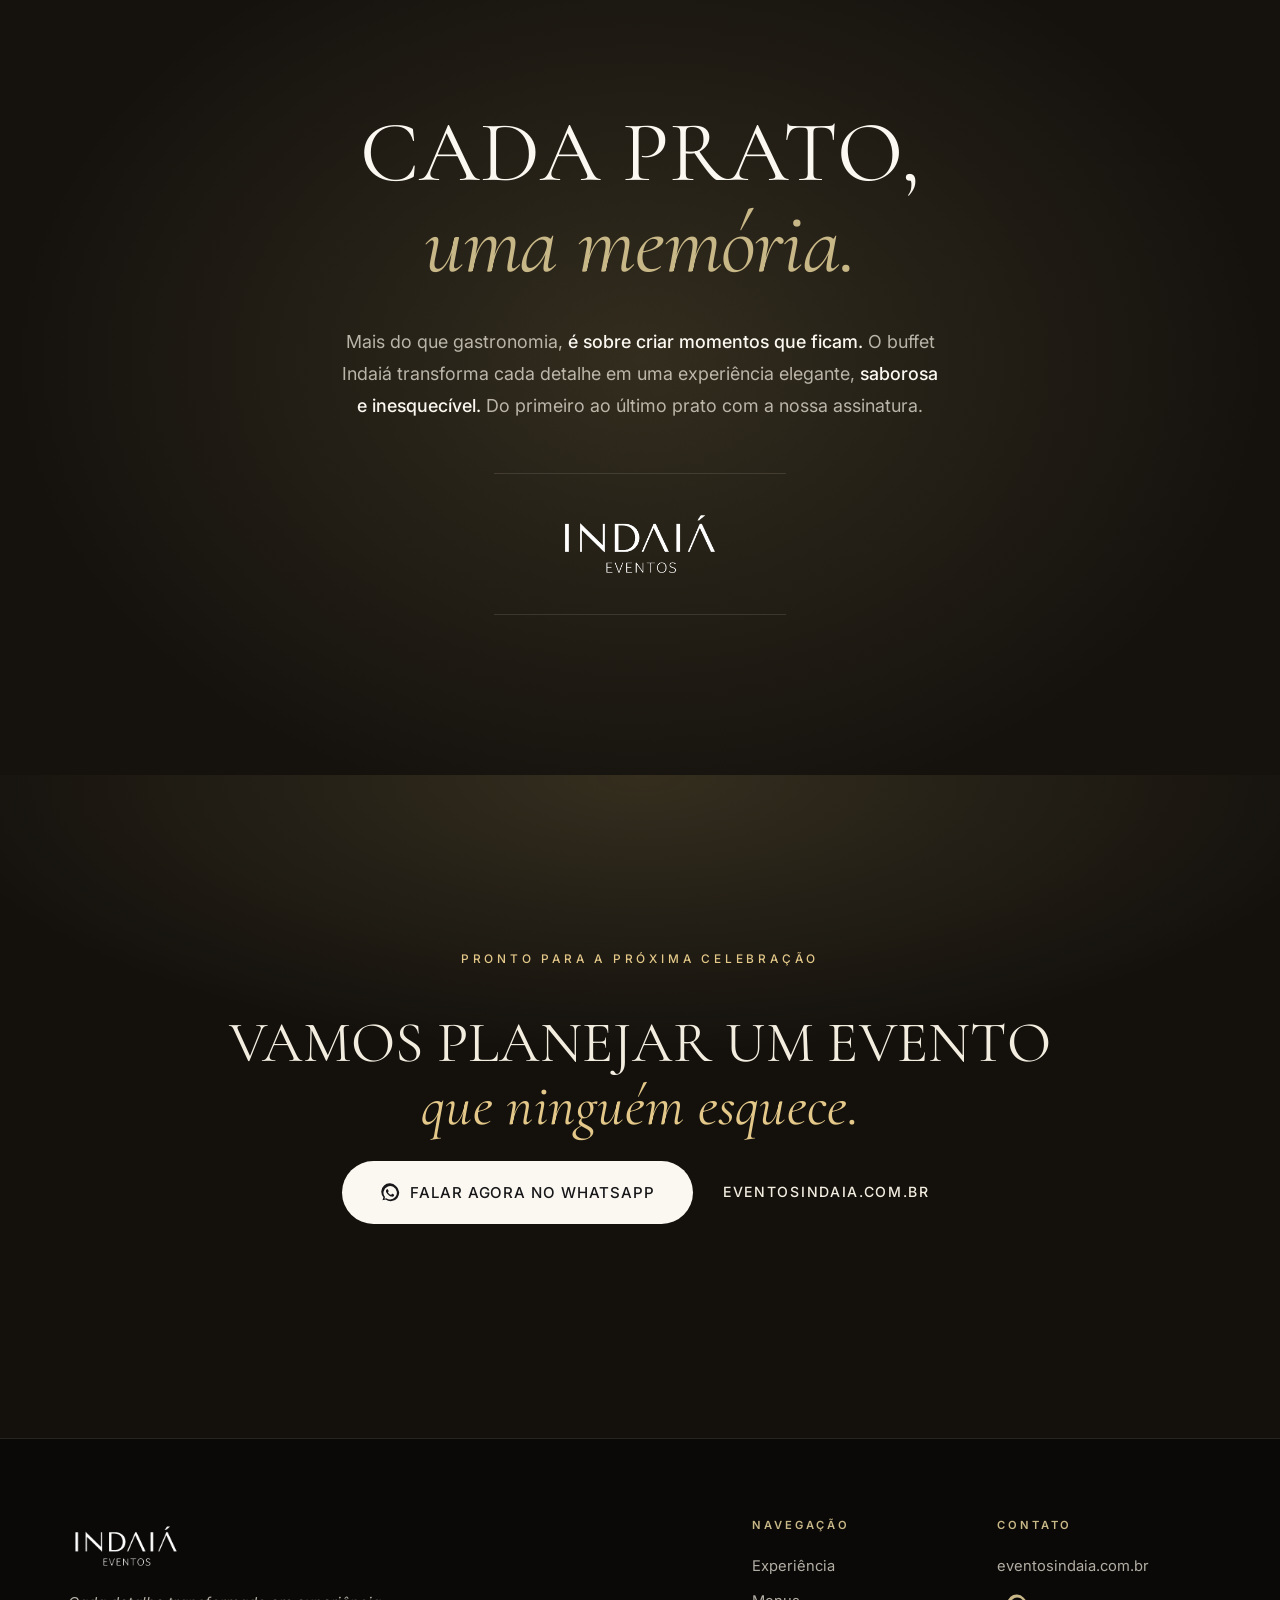
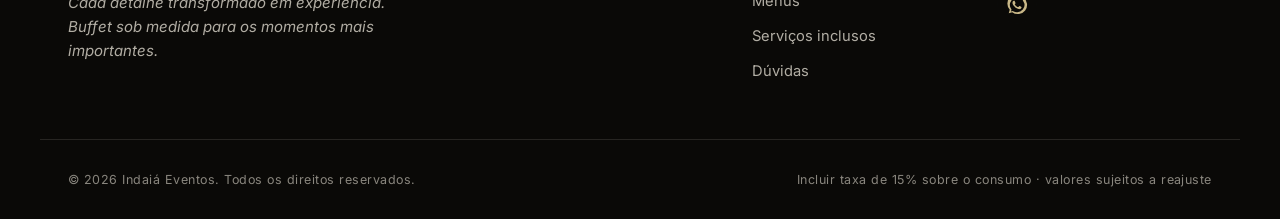
==== commit d1d9edff: "Remove preco dos botoes de tier" ====
--- a/index.html
+++ b/index.html
@@ -1,4 +1,4 @@
-<!doctype html>
+﻿<!doctype html>
 <html lang="pt-BR">
 <head>
   <meta charset="utf-8" />
@@ -161,29 +161,24 @@
             <button class="tier-btn" role="tab" data-tier="1" aria-selected="false">
               <span class="tier-num">01</span>
               <span class="tier-name">Superior</span>
-              <span class="tier-price">R$ 149,90</span>
             </button>
             <button class="tier-btn" role="tab" data-tier="2" aria-selected="false">
               <span class="tier-num">02</span>
               <span class="tier-name">Superior II</span>
-              <span class="tier-price">R$ 169,90</span>
             </button>
             <button class="tier-btn" role="tab" data-tier="3" aria-selected="false">
               <span class="tier-num">03</span>
               <span class="tier-name">Premium</span>
-              <span class="tier-price">R$ 179,90</span>
             </button>
             <button class="tier-btn is-popular" role="tab" data-tier="4" aria-selected="true">
               <span class="tier-badge">Mais escolhido</span>
               <span class="tier-num">04</span>
               <span class="tier-name">Privilege</span>
-              <span class="tier-price">R$ 249,90</span>
             </button>
             <button class="tier-btn is-best" role="tab" data-tier="5" aria-selected="false">
               <span class="tier-badge tier-badge-best">Experiência completa</span>
               <span class="tier-num">05</span>
               <span class="tier-name">Excellence</span>
-              <span class="tier-price">R$ 279,90</span>
             </button>
           </div>
         </div>
@@ -398,45 +393,115 @@
       </header>
 
       <div class="modal-lanche-items">
-        <div class="lanche-item" style="--i: 0">
+        <div class="lanche-item has-photo" style="--i: 0" data-photo="assets/products/batata-frita-cheddar-bacon.jpg" data-photo-name="Batata frita com creme de cheddar e bacon" role="button" tabindex="0">
           <span class="lanche-item-num">01</span>
           <span class="lanche-item-name">Batata frita com creme de cheddar e bacon</span>
-        </div>
-        <div class="lanche-item" style="--i: 1">
+          <span class="photo-hint" aria-hidden="true">
+            <svg viewBox="0 0 24 24" width="14" height="14" fill="none" stroke="currentColor" stroke-width="1.6">
+              <rect x="3" y="6" width="18" height="14" rx="2"/>
+              <circle cx="12" cy="13" r="3.5"/>
+              <path d="M8 6l1.5-2h5L16 6"/>
+            </svg>
+          </span>
+        </div>
+        <div class="lanche-item has-photo" style="--i: 1" data-photo="assets/products/pipoca-salgada.jpg" data-photo-name="Pipoca salgada" role="button" tabindex="0">
           <span class="lanche-item-num">02</span>
           <span class="lanche-item-name">Pipoca salgada</span>
-        </div>
-        <div class="lanche-item" style="--i: 2">
+          <span class="photo-hint" aria-hidden="true">
+            <svg viewBox="0 0 24 24" width="14" height="14" fill="none" stroke="currentColor" stroke-width="1.6">
+              <rect x="3" y="6" width="18" height="14" rx="2"/>
+              <circle cx="12" cy="13" r="3.5"/>
+              <path d="M8 6l1.5-2h5L16 6"/>
+            </svg>
+          </span>
+        </div>
+        <div class="lanche-item has-photo" style="--i: 2" data-photo="assets/products/pao-queijo-catupiry.jpg" data-photo-name="Pão de queijo recheado com Catupiry" role="button" tabindex="0">
           <span class="lanche-item-num">03</span>
           <span class="lanche-item-name">Pão de queijo recheado com Catupiry</span>
-        </div>
-        <div class="lanche-item" style="--i: 3">
+          <span class="photo-hint" aria-hidden="true">
+            <svg viewBox="0 0 24 24" width="14" height="14" fill="none" stroke="currentColor" stroke-width="1.6">
+              <rect x="3" y="6" width="18" height="14" rx="2"/>
+              <circle cx="12" cy="13" r="3.5"/>
+              <path d="M8 6l1.5-2h5L16 6"/>
+            </svg>
+          </span>
+        </div>
+        <div class="lanche-item has-photo" style="--i: 3" data-photo="assets/products/mini-hot-dog.jpg" data-photo-name="Mini hot dog com salsicha Vienna" role="button" tabindex="0">
           <span class="lanche-item-num">04</span>
           <span class="lanche-item-name">Mini hot dog com salsicha Vienna</span>
-        </div>
-        <div class="lanche-item" style="--i: 4">
+          <span class="photo-hint" aria-hidden="true">
+            <svg viewBox="0 0 24 24" width="14" height="14" fill="none" stroke="currentColor" stroke-width="1.6">
+              <rect x="3" y="6" width="18" height="14" rx="2"/>
+              <circle cx="12" cy="13" r="3.5"/>
+              <path d="M8 6l1.5-2h5L16 6"/>
+            </svg>
+          </span>
+        </div>
+        <div class="lanche-item has-photo" style="--i: 4" data-photo="assets/products/coxinha-catupiry.jpg" data-photo-name="Coxinha de frango com Catupiry quente" role="button" tabindex="0">
           <span class="lanche-item-num">05</span>
           <span class="lanche-item-name">Coxinha de frango com Catupiry quente</span>
-        </div>
-        <div class="lanche-item" style="--i: 5">
+          <span class="photo-hint" aria-hidden="true">
+            <svg viewBox="0 0 24 24" width="14" height="14" fill="none" stroke="currentColor" stroke-width="1.6">
+              <rect x="3" y="6" width="18" height="14" rx="2"/>
+              <circle cx="12" cy="13" r="3.5"/>
+              <path d="M8 6l1.5-2h5L16 6"/>
+            </svg>
+          </span>
+        </div>
+        <div class="lanche-item has-photo" style="--i: 5" data-photo="assets/products/mini-hamburguer.jpg" data-photo-name="Mini hambúrguer" role="button" tabindex="0">
           <span class="lanche-item-num">06</span>
           <span class="lanche-item-name">Mini hambúrguer</span>
-        </div>
-        <div class="lanche-item" style="--i: 6">
+          <span class="photo-hint" aria-hidden="true">
+            <svg viewBox="0 0 24 24" width="14" height="14" fill="none" stroke="currentColor" stroke-width="1.6">
+              <rect x="3" y="6" width="18" height="14" rx="2"/>
+              <circle cx="12" cy="13" r="3.5"/>
+              <path d="M8 6l1.5-2h5L16 6"/>
+            </svg>
+          </span>
+        </div>
+        <div class="lanche-item has-photo" style="--i: 6" data-photo="assets/products/fondue-chocolate.jpg" data-photo-name="Fondue de chocolate com frutas" role="button" tabindex="0">
           <span class="lanche-item-num">07</span>
           <span class="lanche-item-name">Fondue de chocolate com frutas</span>
-        </div>
-        <div class="lanche-item" style="--i: 7">
+          <span class="photo-hint" aria-hidden="true">
+            <svg viewBox="0 0 24 24" width="14" height="14" fill="none" stroke="currentColor" stroke-width="1.6">
+              <rect x="3" y="6" width="18" height="14" rx="2"/>
+              <circle cx="12" cy="13" r="3.5"/>
+              <path d="M8 6l1.5-2h5L16 6"/>
+            </svg>
+          </span>
+        </div>
+        <div class="lanche-item has-photo" style="--i: 7" data-photo="assets/products/mini-churros.jpg" data-photo-name="Mini churros com chocolate quente" role="button" tabindex="0">
           <span class="lanche-item-num">08</span>
           <span class="lanche-item-name">Mini churros com chocolate quente</span>
-        </div>
-        <div class="lanche-item" style="--i: 8">
+          <span class="photo-hint" aria-hidden="true">
+            <svg viewBox="0 0 24 24" width="14" height="14" fill="none" stroke="currentColor" stroke-width="1.6">
+              <rect x="3" y="6" width="18" height="14" rx="2"/>
+              <circle cx="12" cy="13" r="3.5"/>
+              <path d="M8 6l1.5-2h5L16 6"/>
+            </svg>
+          </span>
+        </div>
+        <div class="lanche-item has-photo" style="--i: 8" data-photo="assets/products/pao-queijo-nutella.jpg" data-photo-name="Pão de queijo com Nutella" role="button" tabindex="0">
           <span class="lanche-item-num">09</span>
           <span class="lanche-item-name">Pão de queijo com Nutella</span>
-        </div>
-        <div class="lanche-item" style="--i: 9">
+          <span class="photo-hint" aria-hidden="true">
+            <svg viewBox="0 0 24 24" width="14" height="14" fill="none" stroke="currentColor" stroke-width="1.6">
+              <rect x="3" y="6" width="18" height="14" rx="2"/>
+              <circle cx="12" cy="13" r="3.5"/>
+              <path d="M8 6l1.5-2h5L16 6"/>
+            </svg>
+          </span>
+        </div>
+        <div class="lanche-item has-photo" style="--i: 9" data-photo="assets/products/mini-casquinha-sorvete.jpg" data-photo-name="Mini casquinha de sorvete" role="button" tabindex="0">
           <span class="lanche-item-num">10</span>
           <span class="lanche-item-name">Mini casquinha de sorvete</span>
+          <span class="photo-hint" aria-hidden="true">
+            <svg viewBox="0 0 24 24" width="14" height="14" fill="none" stroke="currentColor" stroke-width="1.6">
+              <rect x="3" y="6" width="18" height="14" rx="2"/>
+              <circle cx="12" cy="13" r="3.5"/>
+              <path d="M8 6l1.5-2h5L16 6"/>
+            </svg>
+          </span>
         </div>
       </div>
 
@@ -574,6 +639,20 @@
     </div>
   </div>
 
+  <!-- PHOTO POPUP — overlay compartilhado para fotos dos produtos -->
+  <div class="photo-popup" id="photoPopup" role="dialog" aria-modal="true" aria-hidden="true" aria-label="Foto do produto">
+    <div class="photo-popup-backdrop" data-photo-close></div>
+    <figure class="photo-popup-content">
+      <button class="photo-popup-close" data-photo-close aria-label="Fechar foto">
+        <svg viewBox="0 0 24 24" width="20" height="20" fill="none" stroke="currentColor" stroke-width="1.8" stroke-linecap="round">
+          <path d="M6 6l12 12M18 6L6 18"/>
+        </svg>
+      </button>
+      <img class="photo-popup-img" id="photoPopupImg" alt="" loading="lazy" />
+      <figcaption class="photo-popup-caption" id="photoPopupCaption"></figcaption>
+    </figure>
+  </div>
+
   <script src="assets/script.js" defer></script>
 </body>
 </html>
--- a/assets/styles.css
+++ b/assets/styles.css
@@ -948,7 +948,7 @@
   font-size: 0.74rem;
   letter-spacing: 0.16em;
   text-transform: uppercase;
-  color: var(--on-dark);
+  color: var(--ink);
   font-weight: 600;
 }
 
@@ -967,11 +967,12 @@
   justify-content: space-between;
   gap: 10px;
   padding: 14px 18px;
-  border: 1px solid rgba(243, 237, 224, 0.12);
+  border: 1px solid var(--border-light);
   border-radius: var(--radius-md);
-  background: rgba(243, 237, 224, 0.04);
-  color: var(--on-dark);
+  background: var(--cream);
+  color: var(--ink);
   font-size: 0.92rem;
+  font-weight: 500;
   opacity: 0;
   transform: translateY(6px);
   animation: catItemIn 0.4s var(--easing) forwards;
@@ -1709,6 +1710,138 @@
 /* Body scroll lock */
 body.modal-open { overflow: hidden; }
 
+/* =========================================================
+   ITEM COM FOTO — dica visual + estado clicável
+   ========================================================= */
+.lanche-item.has-photo,
+.mesa-cat-items li.has-photo {
+  cursor: pointer;
+  position: relative;
+}
+.lanche-item.has-photo:hover {
+  background: var(--paper);
+  border-color: var(--olive);
+}
+.mesa-cat-items li.has-photo:hover {
+  color: var(--olive-deep);
+}
+
+.lanche-item .photo-hint {
+  margin-left: auto;
+  display: inline-flex;
+  align-items: center;
+  justify-content: center;
+  width: 28px; height: 28px;
+  border-radius: 50%;
+  background: var(--olive-soft);
+  color: var(--olive);
+  flex-shrink: 0;
+  transition: all 0.25s var(--easing);
+}
+.lanche-item.has-photo:hover .photo-hint {
+  background: var(--olive);
+  color: var(--cream);
+  transform: scale(1.08);
+}
+
+/* =========================================================
+   PHOTO POPUP — overlay com foto do produto
+   ========================================================= */
+.photo-popup {
+  position: fixed;
+  inset: 0;
+  z-index: 1100;
+  display: flex;
+  align-items: center;
+  justify-content: center;
+  padding: 24px;
+  opacity: 0;
+  visibility: hidden;
+  transition: opacity 0.3s var(--easing), visibility 0.3s var(--easing);
+}
+.photo-popup.is-open {
+  opacity: 1;
+  visibility: visible;
+}
+
+.photo-popup-backdrop {
+  position: absolute;
+  inset: 0;
+  background: rgba(10, 9, 8, 0.85);
+  backdrop-filter: blur(14px);
+  -webkit-backdrop-filter: blur(14px);
+}
+
+.photo-popup-content {
+  position: relative;
+  max-width: min(720px, 90vw);
+  max-height: 88vh;
+  display: flex;
+  flex-direction: column;
+  align-items: center;
+  gap: 18px;
+  margin: 0;
+  transform: scale(0.92) translateY(16px);
+  opacity: 0;
+  transition: transform 0.5s var(--easing), opacity 0.4s var(--easing);
+}
+.photo-popup.is-open .photo-popup-content {
+  transform: scale(1) translateY(0);
+  opacity: 1;
+}
+
+.photo-popup-close {
+  position: absolute;
+  top: -14px; right: -14px;
+  width: 42px; height: 42px;
+  border-radius: 50%;
+  background: var(--cream);
+  color: var(--ink);
+  z-index: 2;
+  display: flex;
+  align-items: center;
+  justify-content: center;
+  transition: all 0.3s var(--easing);
+  box-shadow: 0 10px 30px -10px rgba(0, 0, 0, 0.5);
+  border: 1px solid var(--border-light);
+}
+.photo-popup-close:hover {
+  background: var(--ink);
+  color: var(--cream);
+  border-color: var(--ink);
+  transform: rotate(90deg);
+}
+
+.photo-popup-img {
+  display: block;
+  max-width: 100%;
+  max-height: 70vh;
+  width: auto;
+  height: auto;
+  object-fit: contain;
+  border-radius: 18px;
+  box-shadow: 0 40px 80px -30px rgba(0, 0, 0, 0.7);
+  border: 1px solid rgba(243, 237, 224, 0.08);
+}
+
+.photo-popup-caption {
+  font-family: var(--font-display);
+  font-style: italic;
+  font-size: 1.3rem;
+  color: var(--cream);
+  text-align: center;
+  letter-spacing: 0.01em;
+  max-width: 600px;
+}
+
+@media (max-width: 640px) {
+  .photo-popup { padding: 16px; }
+  .photo-popup-close { top: -10px; right: -10px; width: 36px; height: 36px; }
+  .photo-popup-img { max-height: 60vh; border-radius: 14px; }
+  .photo-popup-caption { font-size: 1.05rem; }
+  .lanche-item .photo-hint { width: 24px; height: 24px; }
+}
+
 /* Responsivo */
 @media (max-width: 720px) {
   .modal-lanche { padding: 12px; }
